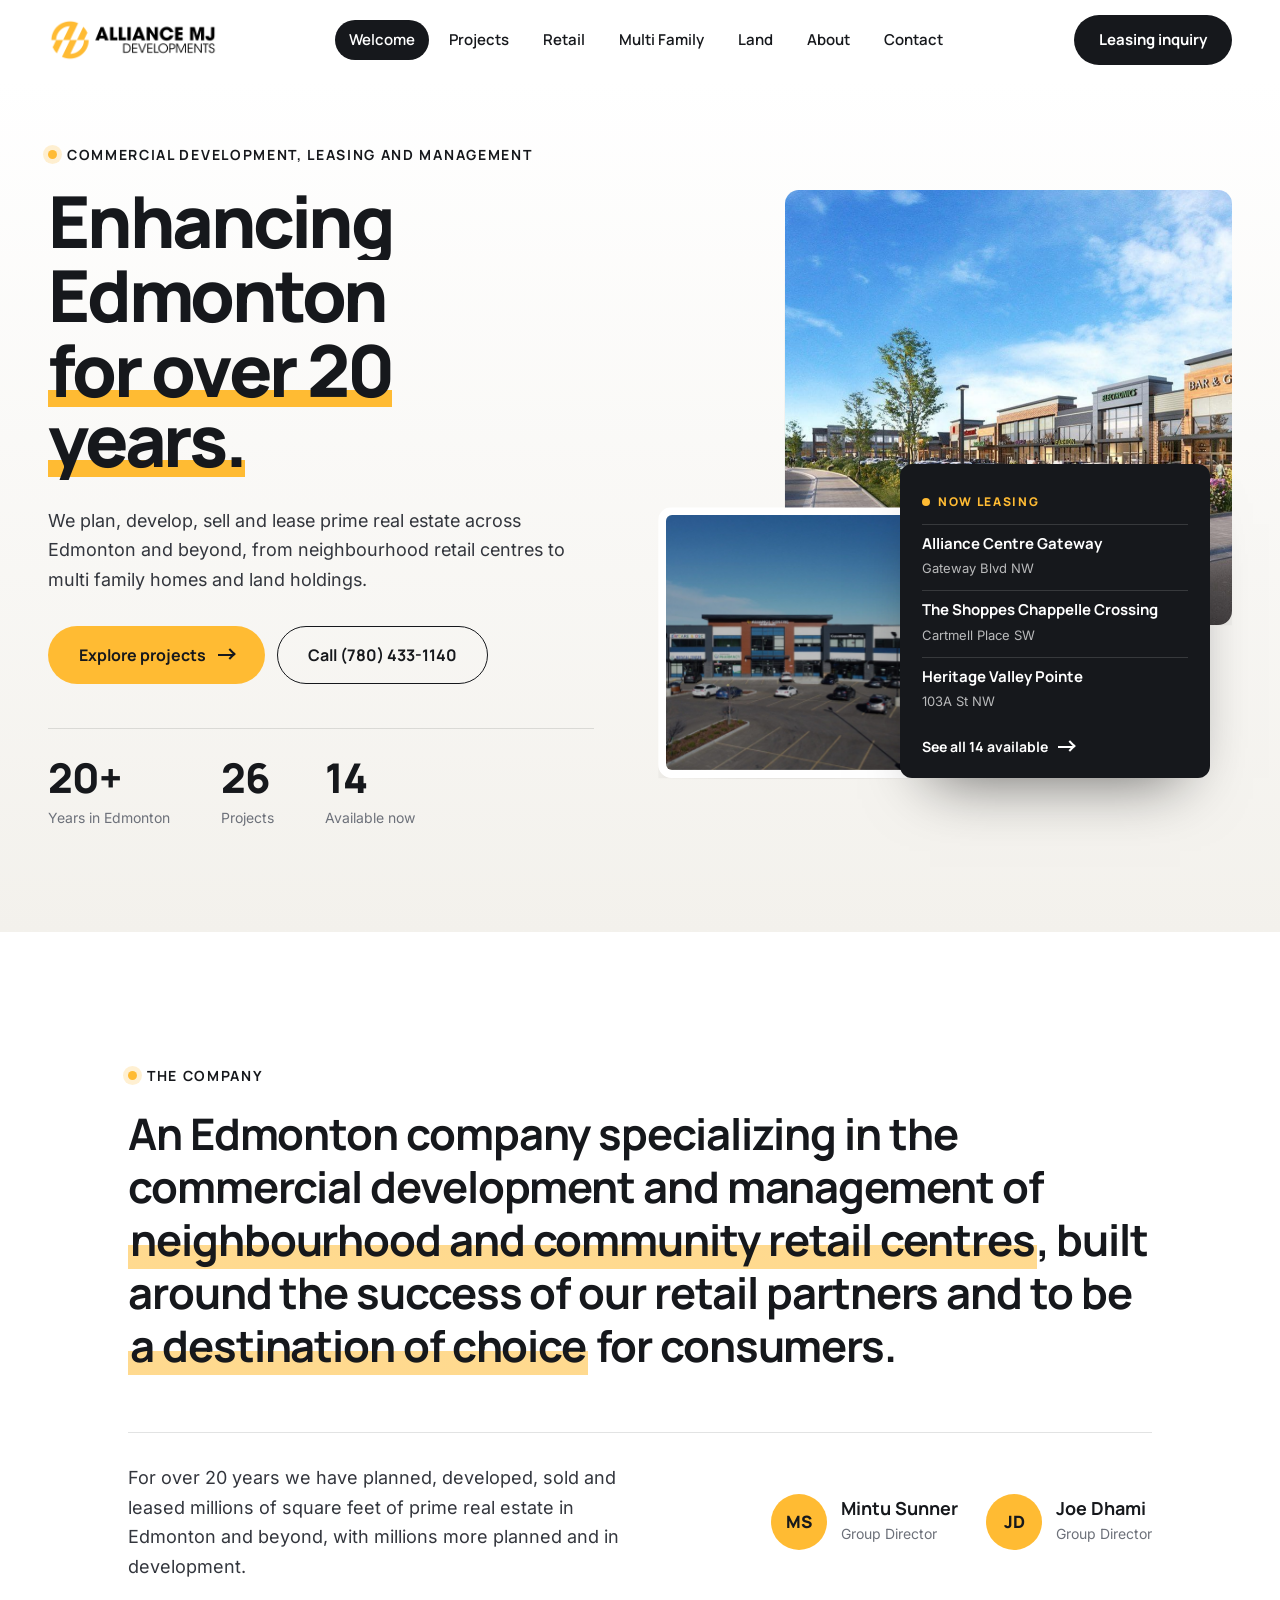
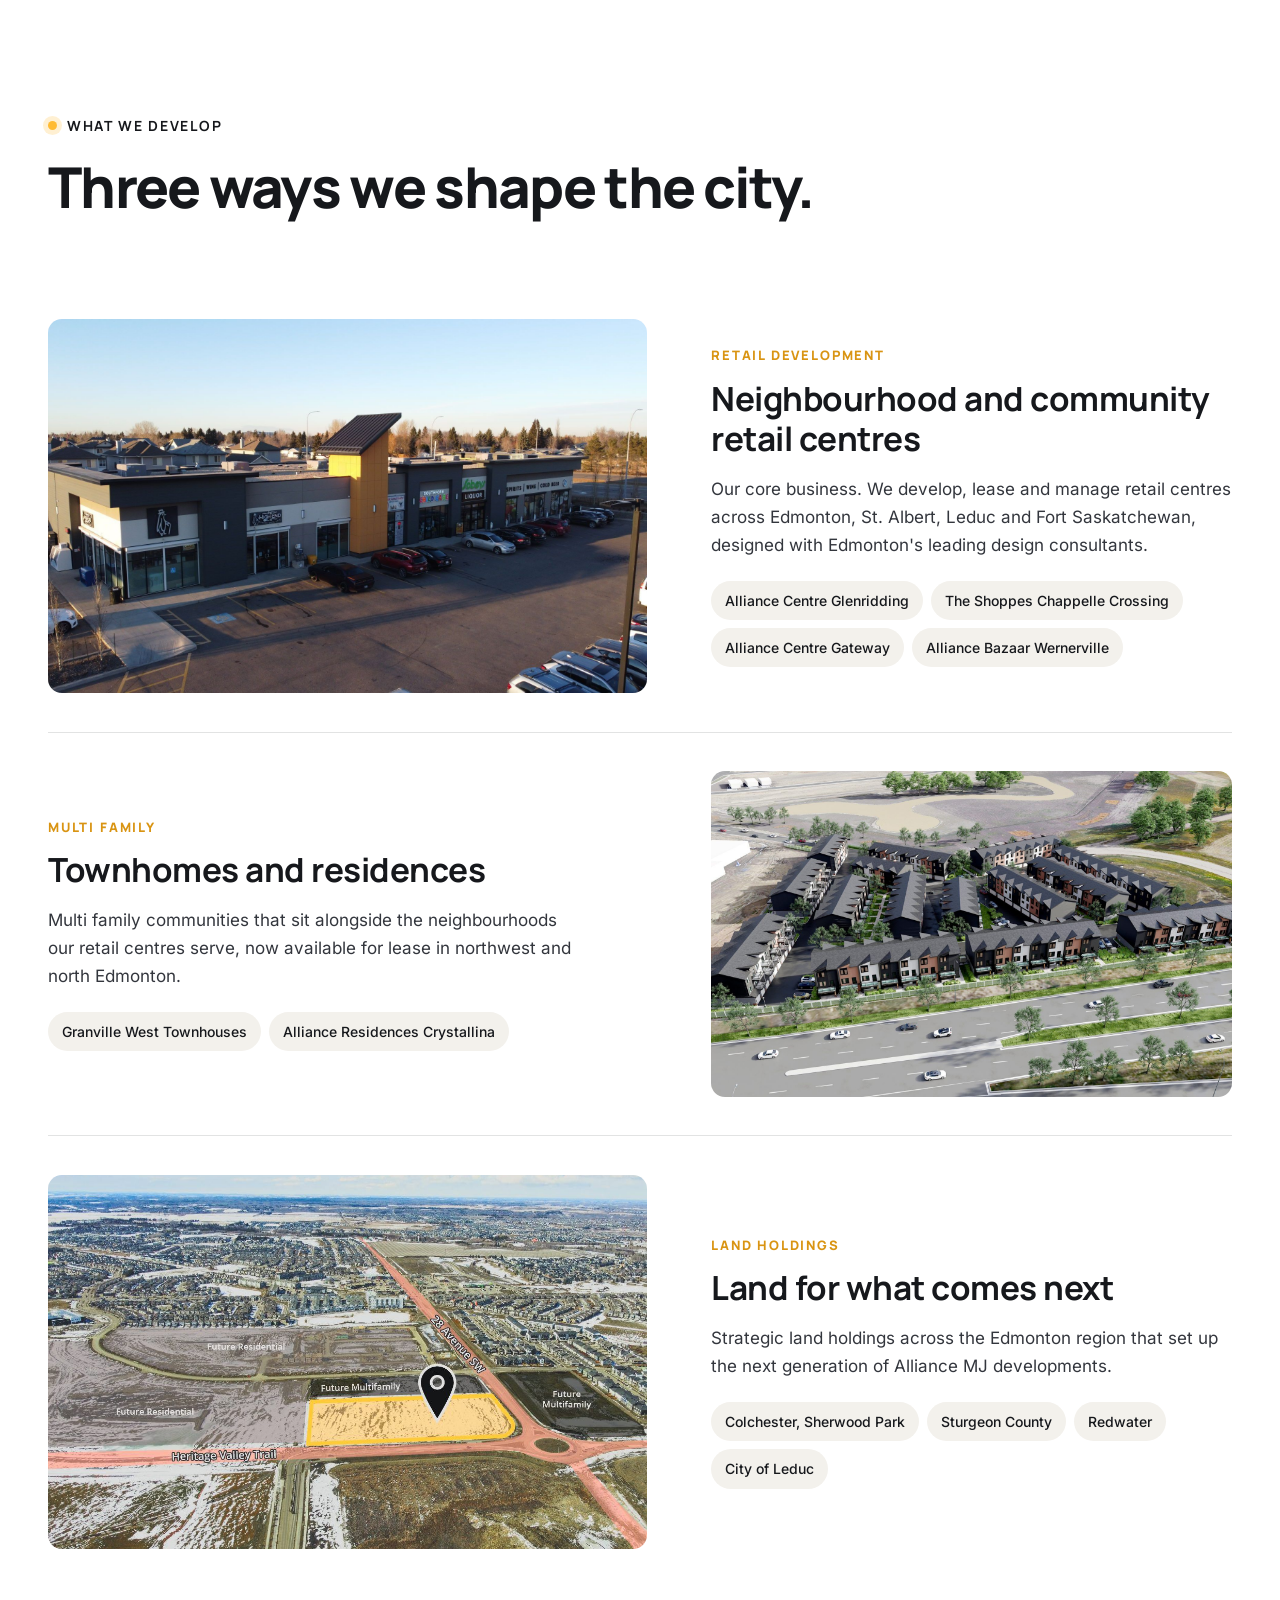
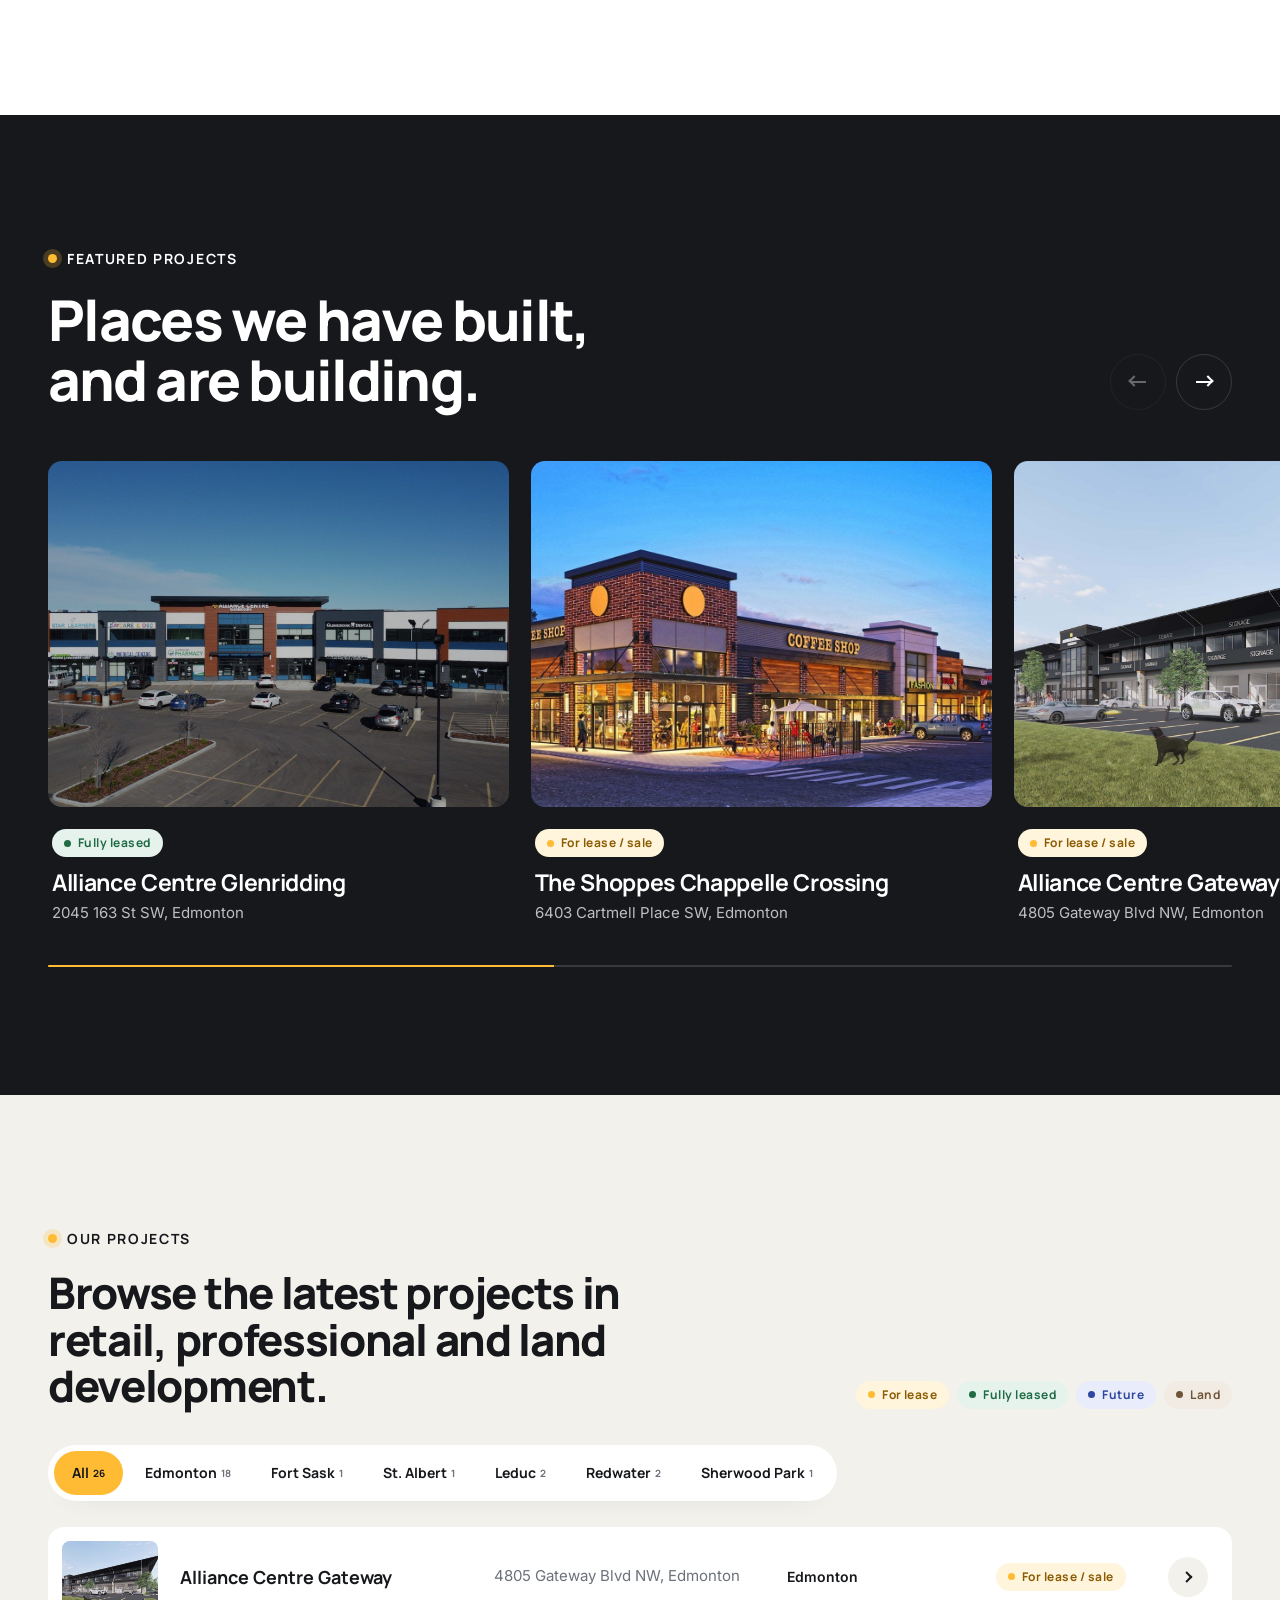
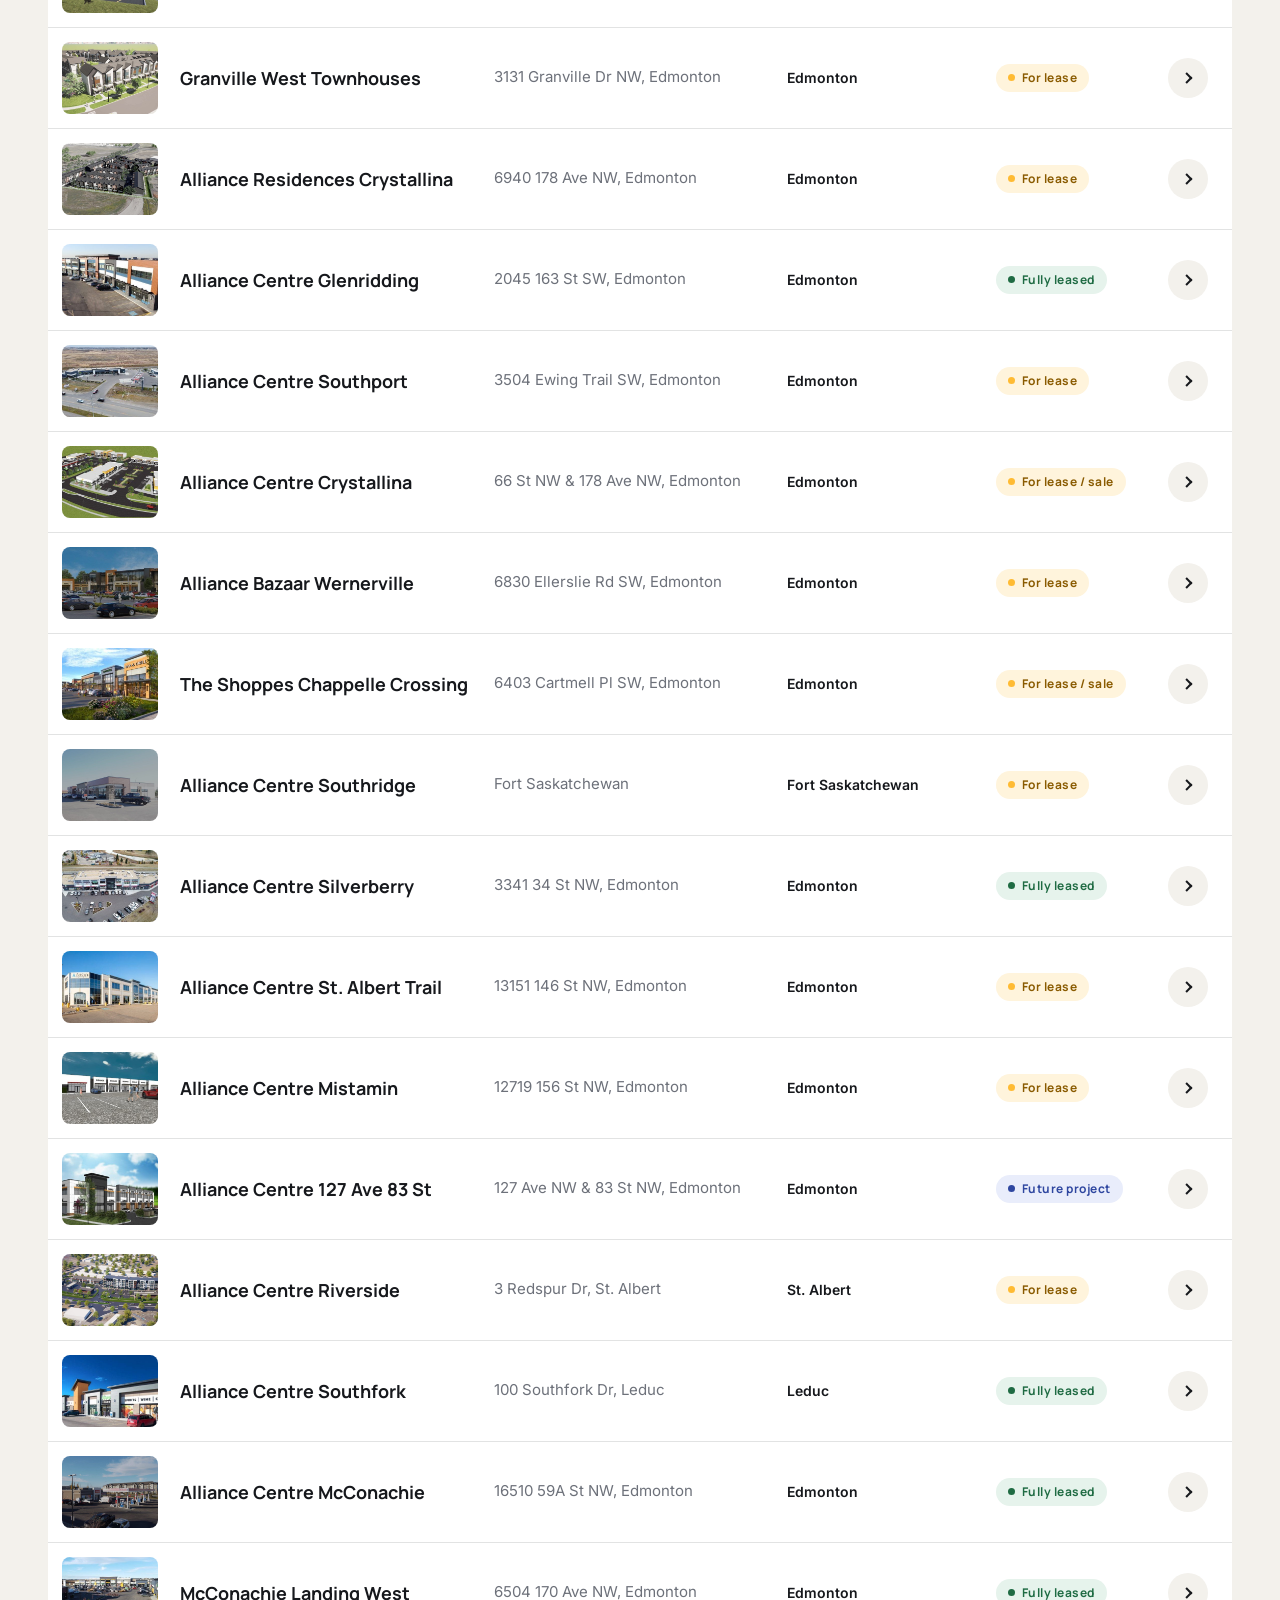
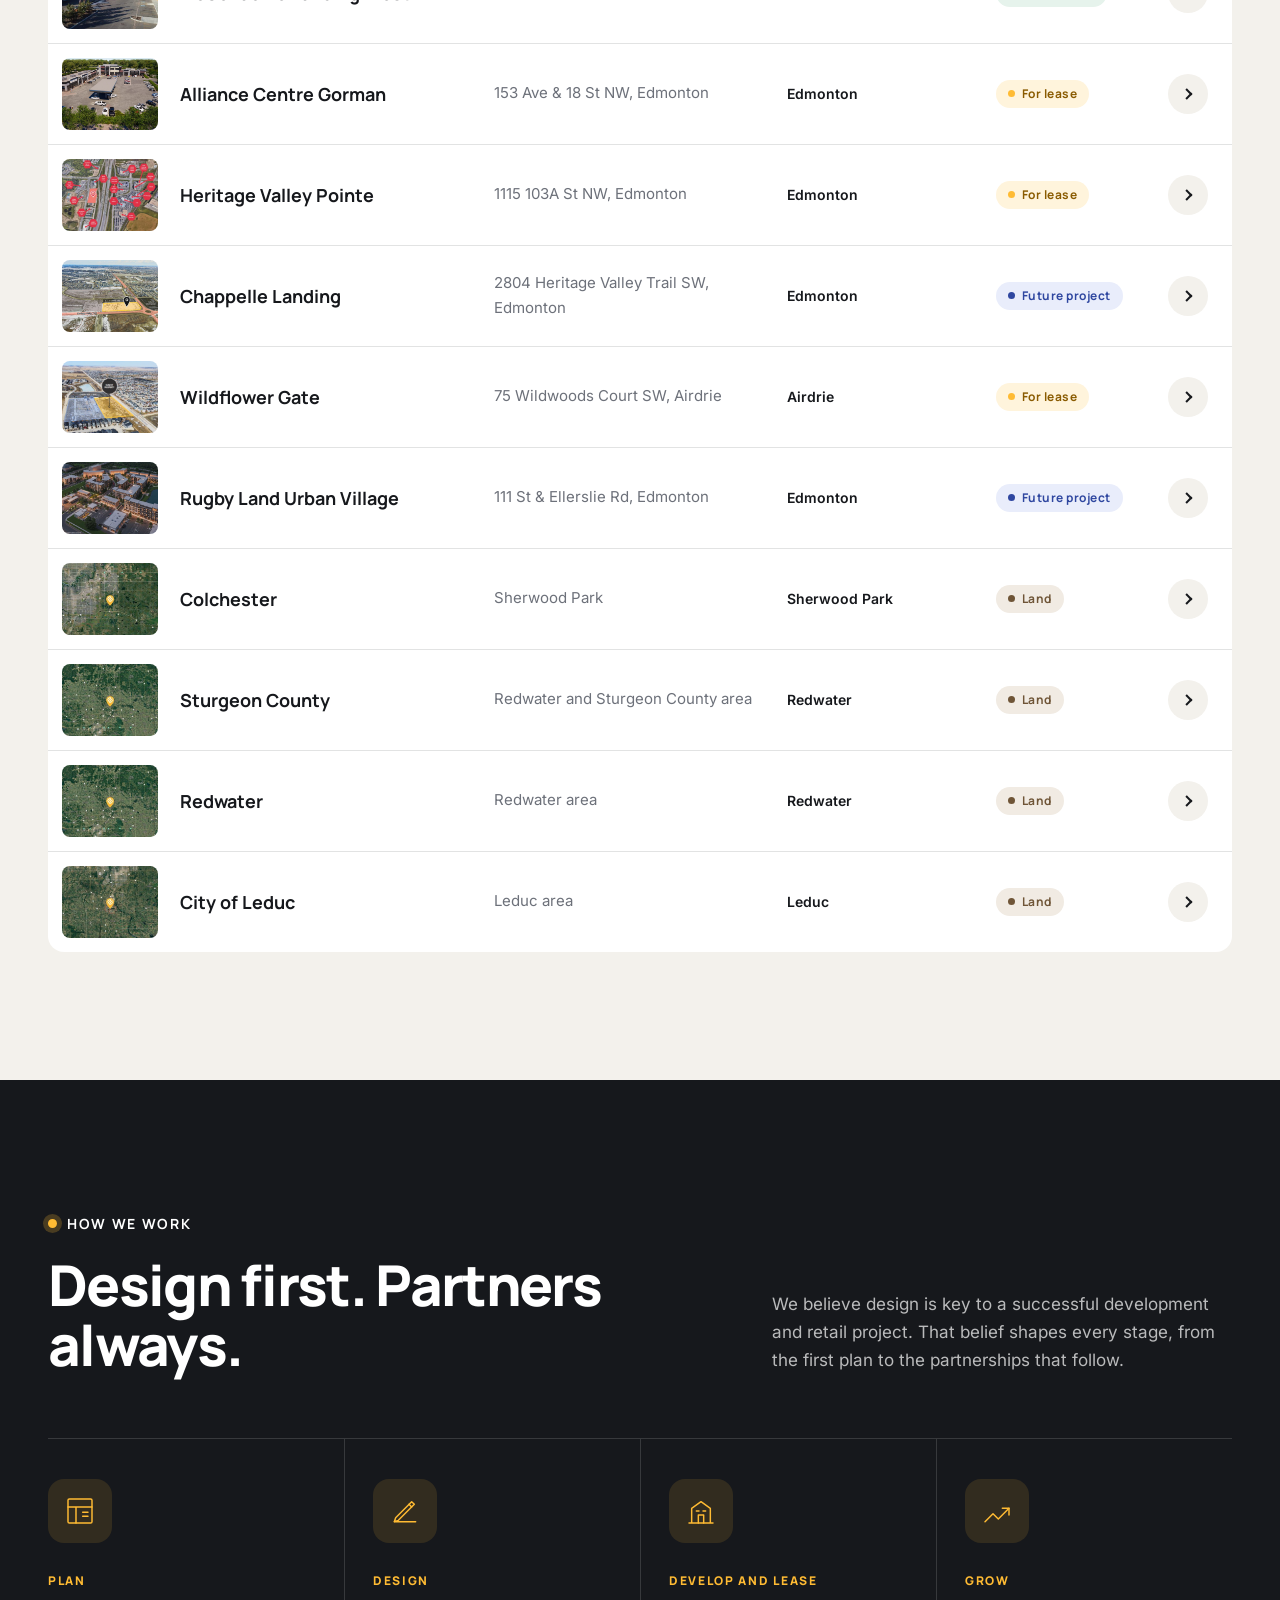
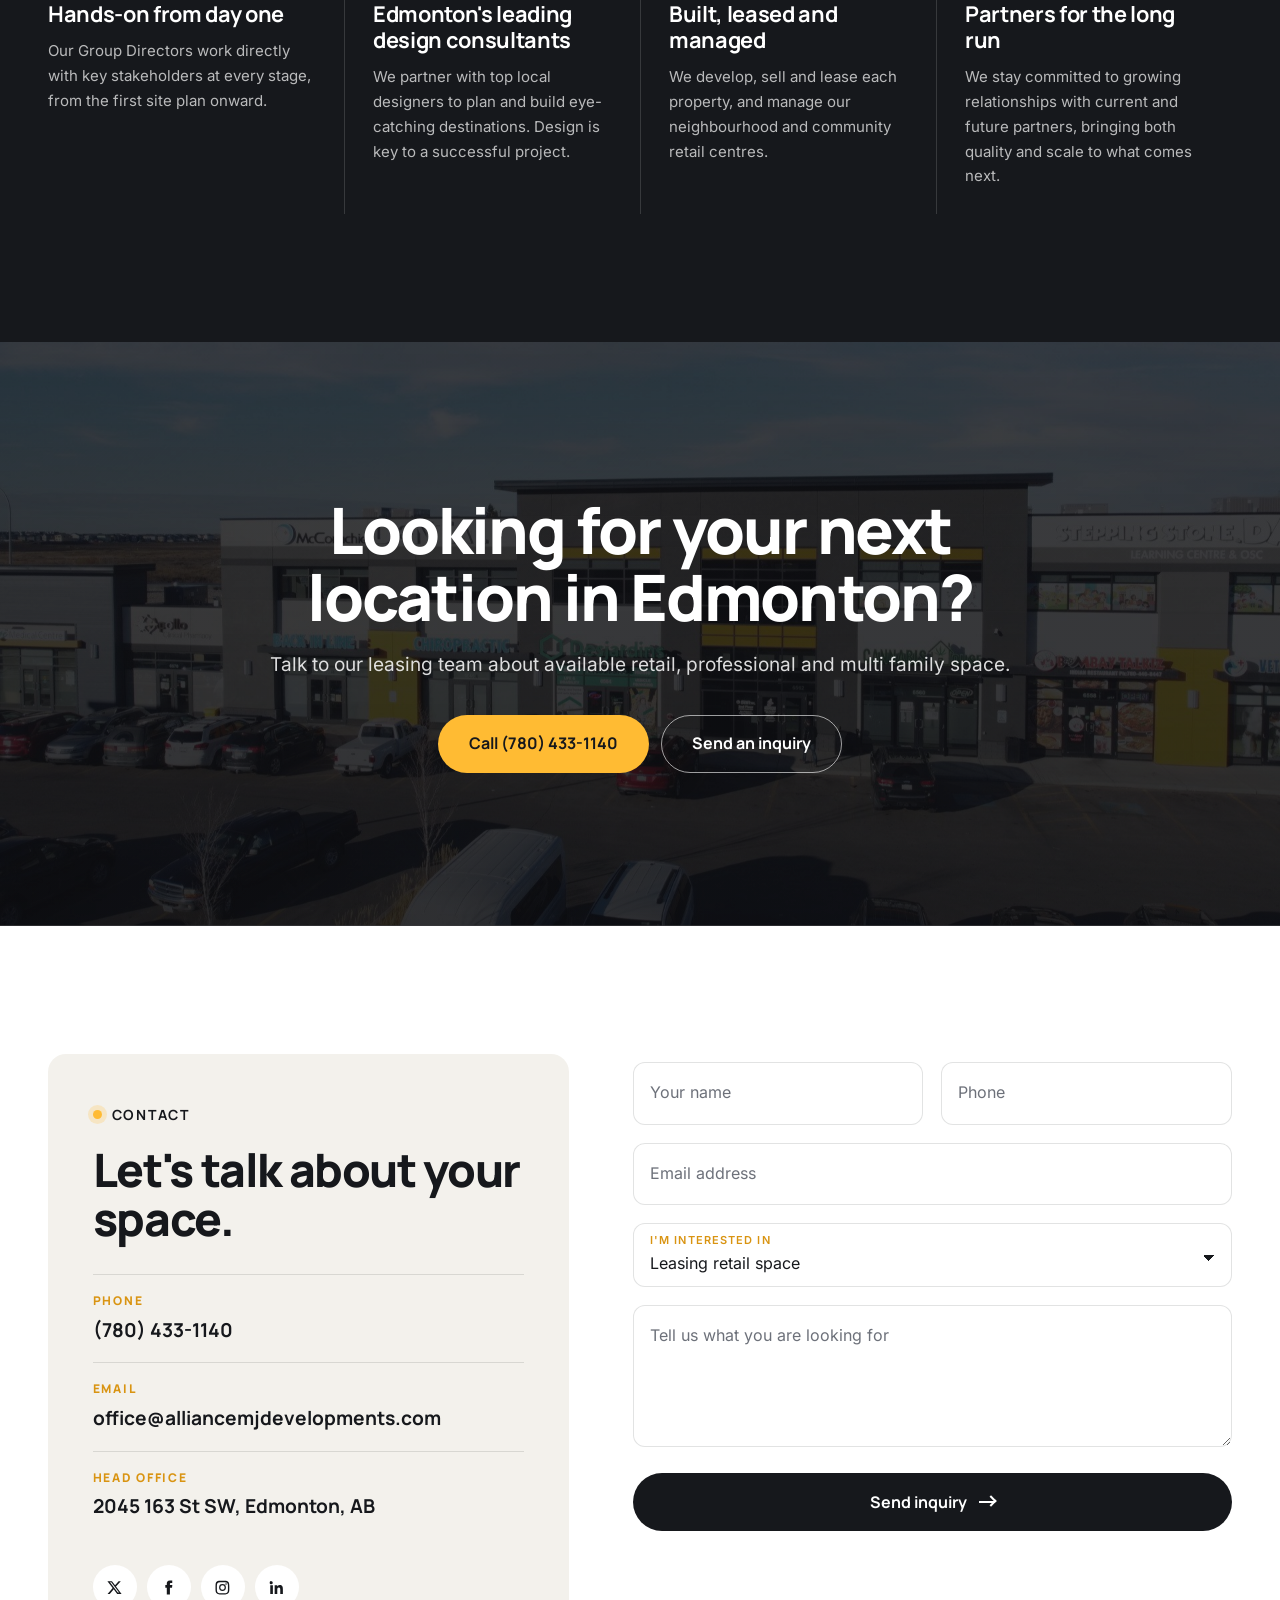
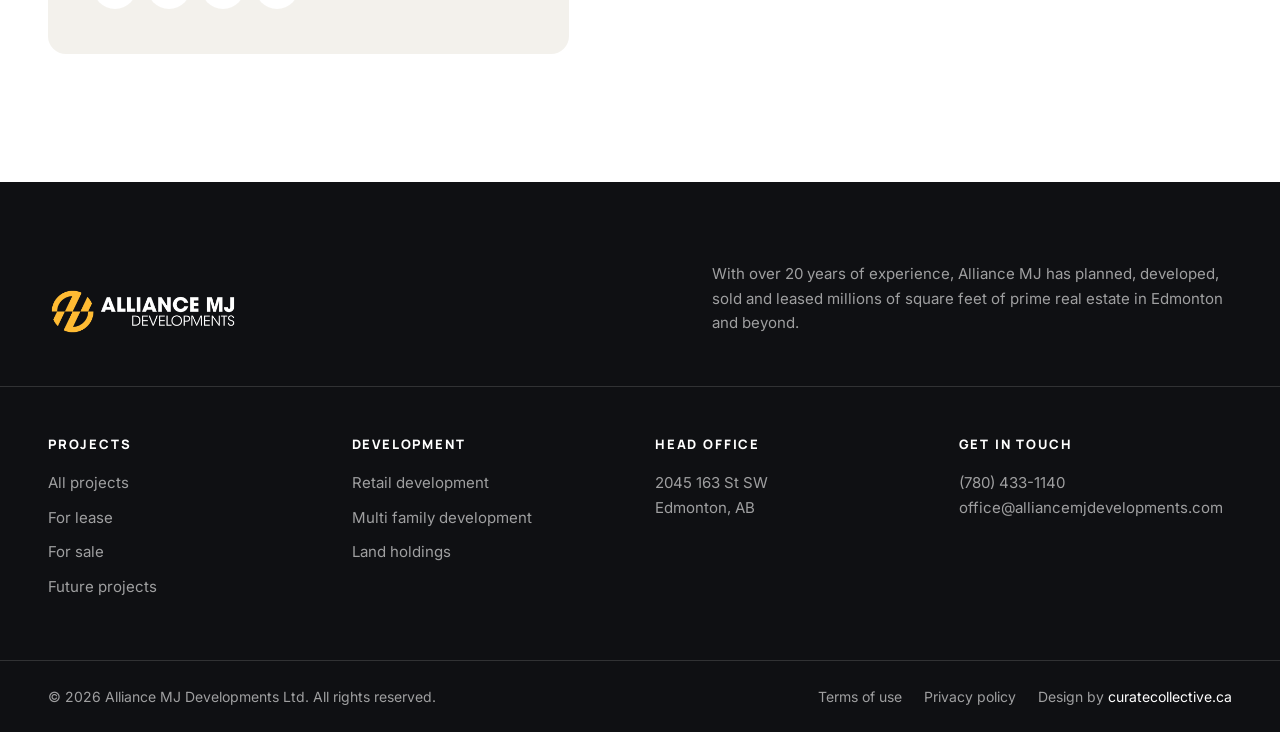
==== homepage-v2.html @ c8e9fc8b "Add Homepage V2: split hero, statement, alternating development rows, featured carousel, location-fi" ====
<!DOCTYPE html>
<html lang="en">
<head>
  <meta charset="utf-8">
  <meta name="viewport" content="width=device-width, initial-scale=1">
  <title>Homepage V2 | Alliance MJ Developments | Commercial Development, Leasing and Management in Edmonton</title>
  <meta name="description" content="Alliance MJ Developments plans, develops, sells and leases retail centres, multi family homes and land across Edmonton and Alberta. Over 20 years of experience. Find space for lease today.">
  <meta name="robots" content="noindex">
  <meta property="og:type" content="website">
  <meta property="og:title" content="Alliance MJ Developments | Enhancing Edmonton for Over 20 Years">
  <meta property="og:image" content="assets/images/projects/the-shoppes-chappelle-crossing/slide-1.jpg">
  <meta name="theme-color" content="#16181c">
  <link rel="icon" type="image/png" sizes="32x32" href="assets/icons/favicon-32.png">
  <link rel="apple-touch-icon" href="assets/icons/apple-touch-icon.png">
  <link rel="preload" href="assets/fonts/manrope-latin-800-normal.woff2" as="font" type="font/woff2" crossorigin>
  <link rel="stylesheet" href="assets/css/v2.css">
</head>
<body>
  <a class="skip" href="#main">Skip to content</a>

  <header class="hdr" id="top">
    <div class="wrap hdr-in">
      <a class="brand" href="#top" aria-label="Alliance MJ Developments home"><img src="assets/images/logo.png" alt="Alliance MJ Developments" width="170" height="44"></a>
      <nav class="nav" aria-label="Main">
        <ul>
          <li><a href="#" data-nolink class="is-current" aria-current="page">Welcome</a></li>
          <li><a href="#" data-nolink>Projects</a></li>
          <li><a href="#" data-nolink>Retail</a></li>
          <li><a href="#" data-nolink>Multi Family</a></li>
          <li><a href="#" data-nolink>Land</a></li>
          <li><a href="#" data-nolink>About</a></li>
          <li><a href="#" data-nolink>Contact</a></li>
        </ul>
      </nav>
      <a class="btn btn-ink hdr-cta" href="#contact">Leasing inquiry</a>
      <button class="burger" aria-expanded="false" aria-controls="mnav" aria-label="Open menu"><span></span><span></span></button>
    </div>
    <div class="mnav" id="mnav" hidden>
      <ul>
        <li><a href="#" data-nolink>Welcome</a></li>
        <li><a href="#" data-nolink>Projects</a></li>
        <li><a href="#" data-nolink>Retail</a></li>
        <li><a href="#" data-nolink>Multi Family</a></li>
        <li><a href="#" data-nolink>Land</a></li>
        <li><a href="#" data-nolink>About</a></li>
        <li><a href="#" data-nolink>Contact</a></li>
      </ul>
      <a class="btn btn-sun" href="#contact">Leasing inquiry</a>
      <a class="mnav-phone" href="tel:+17804331140">(780) 433-1140</a>
    </div>
  </header>

  <main id="main">

    <!-- HERO: split editorial -->
    <section class="hero" aria-labelledby="hero-title">
      <div class="wrap hero-grid">
        <div class="hero-copy">
          <p class="kicker anim" style="--d:.05s"><span class="dot"></span>Commercial development, leasing and management</p>
          <h1 id="hero-title" class="hero-title">
            <span class="ln"><span style="--d:.15s">Enhancing</span></span>
            <span class="ln"><span style="--d:.28s">Edmonton</span></span>
            <span class="ln"><span style="--d:.41s"><em>for over 20 years.</em></span></span>
          </h1>
          <p class="hero-lede anim" style="--d:.7s">We plan, develop, sell and lease prime real estate across Edmonton and beyond, from neighbourhood retail centres to multi family homes and land holdings.</p>
          <div class="hero-ctas anim" style="--d:.85s">
            <a class="btn btn-sun btn-lg" href="#projects">Explore projects <span class="arr" aria-hidden="true"></span></a>
            <a class="btn btn-line btn-lg" href="tel:+17804331140">Call (780) 433-1140</a>
          </div>
          <dl class="hero-stats anim" style="--d:1s">
            <div><dt><span data-count="20">20</span>+</dt><dd>Years in Edmonton</dd></div>
            <div><dt data-count="26">26</dt><dd>Projects</dd></div>
            <div><dt data-count="14">14</dt><dd>Available now</dd></div>
          </dl>
        </div>
        <div class="hero-visual">
          <figure class="hv-a wipe"><img src="assets/images/projects/the-shoppes-chappelle-crossing/slide-1.jpg" alt="Rendering of The Shoppes Chappelle Crossing retail centre in southwest Edmonton" fetchpriority="high"></figure>
          <figure class="hv-b wipe" style="--d:.35s"><img src="assets/images/projects/alliance-centre-glenridding/slide-1.jpg" alt="Alliance Centre Glenridding in Edmonton"></figure>
          <a class="hv-card anim" style="--d:1.1s" href="#projects">
            <span class="hv-card-k">Now leasing</span>
            <ul>
              <li><strong>Alliance Centre Gateway</strong><span>Gateway Blvd NW</span></li>
              <li><strong>The Shoppes Chappelle Crossing</strong><span>Cartmell Place SW</span></li>
              <li><strong>Heritage Valley Pointe</strong><span>103A St NW</span></li>
            </ul>
            <span class="hv-card-more">See all 14 available <span class="arr" aria-hidden="true"></span></span>
          </a>
        </div>
      </div>
    </section>

    <!-- STATEMENT -->
    <section class="statement" aria-labelledby="about-title">
      <div class="wrap statement-in">
        <p class="kicker reveal"><span class="dot"></span>The company</p>
        <h2 id="about-title" class="statement-text reveal">An Edmonton company specializing in the commercial development and management of <mark>neighbourhood and community retail centres</mark>, built around the success of our retail partners and to be <mark>a destination of choice</mark> for consumers.</h2>
        <div class="statement-foot reveal">
          <p>For over 20 years we have planned, developed, sold and leased millions of square feet of prime real estate in Edmonton and beyond, with millions more planned and in development.</p>
          <div class="leaders">
            <div class="leader"><span class="mono" aria-hidden="true">MS</span><div><strong>Mintu Sunner</strong><span>Group Director</span></div></div>
            <div class="leader"><span class="mono" aria-hidden="true">JD</span><div><strong>Joe Dhami</strong><span>Group Director</span></div></div>
          </div>
        </div>
      </div>
    </section>

    <!-- DEVELOPMENTS: alternating rows -->
    <section class="devs" aria-labelledby="devs-title">
      <div class="wrap">
        <div class="head reveal">
          <p class="kicker"><span class="dot"></span>What we develop</p>
          <h2 id="devs-title">Three ways we shape the city.</h2>
        </div>
        <article class="dev reveal">
          <figure class="dev-img"><img src="assets/images/projects/alliance-centre-southfork/slide-1.jpg" alt="Alliance Centre Southfork retail centre in Leduc" loading="lazy"></figure>
          <div class="dev-txt">
            <p class="dev-k">Retail Development</p>
            <h3>Neighbourhood and community retail centres</h3>
            <p>Our core business. We develop, lease and manage retail centres across Edmonton, St. Albert, Leduc and Fort Saskatchewan, designed with Edmonton's leading design consultants.</p>
            <ul class="chips-static"><li>Alliance Centre Glenridding</li><li>The Shoppes Chappelle Crossing</li><li>Alliance Centre Gateway</li><li>Alliance Bazaar Wernerville</li></ul>
          </div>
        </article>
        <article class="dev dev-flip reveal">
          <figure class="dev-img"><img src="assets/images/projects/alliance-residences-crystallina/slide-1.jpg" alt="Rendering of Alliance Residences Crystallina townhomes in north Edmonton" loading="lazy"></figure>
          <div class="dev-txt">
            <p class="dev-k">Multi Family</p>
            <h3>Townhomes and residences</h3>
            <p>Multi family communities that sit alongside the neighbourhoods our retail centres serve, now available for lease in northwest and north Edmonton.</p>
            <ul class="chips-static"><li>Granville West Townhouses</li><li>Alliance Residences Crystallina</li></ul>
          </div>
        </article>
        <article class="dev reveal">
          <figure class="dev-img"><img src="assets/images/projects/chappelle-landing/slide-1.jpg" alt="Aerial view of the Chappelle Landing development site in southwest Edmonton" loading="lazy"></figure>
          <div class="dev-txt">
            <p class="dev-k">Land Holdings</p>
            <h3>Land for what comes next</h3>
            <p>Strategic land holdings across the Edmonton region that set up the next generation of Alliance MJ developments.</p>
            <ul class="chips-static"><li>Colchester, Sherwood Park</li><li>Sturgeon County</li><li>Redwater</li><li>City of Leduc</li></ul>
          </div>
        </article>
      </div>
    </section>

    <!-- FEATURED: carousel -->
    <section class="feat" aria-labelledby="feat-title">
      <div class="wrap feat-head">
        <div>
          <p class="kicker kicker-light"><span class="dot"></span>Featured projects</p>
          <h2 id="feat-title">Places we have built, and are building.</h2>
        </div>
        <div class="feat-nav">
          <button class="circle" data-prev aria-label="Previous project"><span class="arr arr-l" aria-hidden="true"></span></button>
          <button class="circle" data-next aria-label="Next project"><span class="arr" aria-hidden="true"></span></button>
        </div>
      </div>
      <div class="track" data-track tabindex="0" aria-label="Featured projects, scroll sideways">
          <article class="slide">
            <a href="#contact" aria-label="Inquire about Alliance Centre Glenridding">
              <figure><img src="assets/images/projects/alliance-centre-glenridding/slide-1.jpg" alt="Alliance Centre Glenridding" loading="lazy"></figure>
              <div class="slide-meta"><span class="tag pill-leased">Fully leased</span><h3>Alliance Centre Glenridding</h3><p>2045 163 St SW, Edmonton</p></div>
            </a>
          </article>
          <article class="slide">
            <a href="#contact" aria-label="Inquire about The Shoppes Chappelle Crossing">
              <figure><img src="assets/images/projects/the-shoppes-chappelle-crossing/slide-2.jpg" alt="The Shoppes Chappelle Crossing" loading="lazy"></figure>
              <div class="slide-meta"><span class="tag pill-open">For lease / sale</span><h3>The Shoppes Chappelle Crossing</h3><p>6403 Cartmell Place SW, Edmonton</p></div>
            </a>
          </article>
          <article class="slide">
            <a href="#contact" aria-label="Inquire about Alliance Centre Gateway">
              <figure><img src="assets/images/projects/alliance-centre-gateway/slide-1.jpg" alt="Alliance Centre Gateway" loading="lazy"></figure>
              <div class="slide-meta"><span class="tag pill-open">For lease / sale</span><h3>Alliance Centre Gateway</h3><p>4805 Gateway Blvd NW, Edmonton</p></div>
            </a>
          </article>
          <article class="slide">
            <a href="#contact" aria-label="Inquire about Granville West Townhouses">
              <figure><img src="assets/images/projects/granville-west/slide-2.jpg" alt="Granville West Townhouses" loading="lazy"></figure>
              <div class="slide-meta"><span class="tag pill-open">For lease</span><h3>Granville West Townhouses</h3><p>3131 Granville Drive NW, Edmonton</p></div>
            </a>
          </article>
          <article class="slide">
            <a href="#contact" aria-label="Inquire about Alliance Centre Silverberry">
              <figure><img src="assets/images/projects/alliance-centre-silverberry/slide-1.jpg" alt="Alliance Centre Silverberry" loading="lazy"></figure>
              <div class="slide-meta"><span class="tag pill-leased">Fully leased</span><h3>Alliance Centre Silverberry</h3><p>3341 34 St NW, Edmonton</p></div>
            </a>
          </article>
          <article class="slide">
            <a href="#contact" aria-label="Inquire about Rugby Land Urban Village">
              <figure><img src="assets/images/projects/rugby-land/slide-1.jpg" alt="Rugby Land Urban Village" loading="lazy"></figure>
              <div class="slide-meta"><span class="tag pill-future">Future project</span><h3>Rugby Land Urban Village</h3><p>111 St & Ellerslie Rd, Edmonton</p></div>
            </a>
          </article>
      </div>
      <div class="wrap"><div class="track-bar" aria-hidden="true"><i data-track-bar></i></div></div>
    </section>

    <!-- ALL PROJECTS: list with location tabs -->
    <section class="projects" id="projects" aria-labelledby="projects-title">
      <div class="wrap">
        <div class="projects-head reveal">
          <div>
            <p class="kicker"><span class="dot"></span>Our projects</p>
            <h2 id="projects-title">Browse the latest projects in retail, professional and land development.</h2>
          </div>
          <div class="legend" aria-hidden="true"><span class="tag pill-open">For lease</span><span class="tag pill-leased">Fully leased</span><span class="tag pill-future">Future</span><span class="tag pill-land">Land</span></div>
        </div>
        <div class="tabs" role="tablist" aria-label="Filter projects by location">
            <button class="tab is-active" role="tab" aria-selected="true" data-loc="all">All<sup>26</sup></button>
            <button class="tab" role="tab" aria-selected="false" data-loc="edmonton">Edmonton<sup>18</sup></button>
            <button class="tab" role="tab" aria-selected="false" data-loc="fort-sask">Fort Sask<sup>1</sup></button>
            <button class="tab" role="tab" aria-selected="false" data-loc="st-albert">St. Albert<sup>1</sup></button>
            <button class="tab" role="tab" aria-selected="false" data-loc="leduc">Leduc<sup>2</sup></button>
            <button class="tab" role="tab" aria-selected="false" data-loc="redwater">Redwater<sup>2</sup></button>
            <button class="tab" role="tab" aria-selected="false" data-loc="sherwood-park">Sherwood Park<sup>1</sup></button>
        </div>
        <ul class="rows" data-rows>
          <li class="row" data-loc="edmonton">
            <a href="#contact" aria-label="Inquire about Alliance Centre Gateway">
              <span class="row-thumb"><img src="assets/images/projects/alliance-centre-gateway/thumb.jpg" alt="Alliance Centre Gateway" loading="lazy" width="800" height="568"></span>
              <span class="row-name">Alliance Centre Gateway</span>
              <span class="row-place">4805 Gateway Blvd NW, Edmonton</span>
              <span class="row-loc">Edmonton</span>
              <span class="tag pill-open">For lease / sale</span>
              <span class="row-go" aria-hidden="true"></span>
            </a>
          </li>
          <li class="row" data-loc="edmonton">
            <a href="#contact" aria-label="Inquire about Granville West Townhouses">
              <span class="row-thumb"><img src="assets/images/projects/granville-west/thumb.jpg" alt="Granville West Townhouses" loading="lazy" width="800" height="568"></span>
              <span class="row-name">Granville West Townhouses</span>
              <span class="row-place">3131 Granville Dr NW, Edmonton</span>
              <span class="row-loc">Edmonton</span>
              <span class="tag pill-open">For lease</span>
              <span class="row-go" aria-hidden="true"></span>
            </a>
          </li>
          <li class="row" data-loc="edmonton">
            <a href="#contact" aria-label="Inquire about Alliance Residences Crystallina">
              <span class="row-thumb"><img src="assets/images/projects/alliance-residences-crystallina/thumb.jpg" alt="Alliance Residences Crystallina" loading="lazy" width="800" height="568"></span>
              <span class="row-name">Alliance Residences Crystallina</span>
              <span class="row-place">6940 178 Ave NW, Edmonton</span>
              <span class="row-loc">Edmonton</span>
              <span class="tag pill-open">For lease</span>
              <span class="row-go" aria-hidden="true"></span>
            </a>
          </li>
          <li class="row" data-loc="edmonton">
            <a href="#contact" aria-label="Inquire about Alliance Centre Glenridding">
              <span class="row-thumb"><img src="assets/images/projects/alliance-centre-glenridding/thumb.jpg" alt="Alliance Centre Glenridding" loading="lazy" width="800" height="568"></span>
              <span class="row-name">Alliance Centre Glenridding</span>
              <span class="row-place">2045 163 St SW, Edmonton</span>
              <span class="row-loc">Edmonton</span>
              <span class="tag pill-leased">Fully leased</span>
              <span class="row-go" aria-hidden="true"></span>
            </a>
          </li>
          <li class="row" data-loc="edmonton">
            <a href="#contact" aria-label="Inquire about Alliance Centre Southport">
              <span class="row-thumb"><img src="assets/images/projects/alliance-centre-southport/thumb.jpg" alt="Alliance Centre Southport" loading="lazy" width="800" height="568"></span>
              <span class="row-name">Alliance Centre Southport</span>
              <span class="row-place">3504 Ewing Trail SW, Edmonton</span>
              <span class="row-loc">Edmonton</span>
              <span class="tag pill-open">For lease</span>
              <span class="row-go" aria-hidden="true"></span>
            </a>
          </li>
          <li class="row" data-loc="edmonton">
            <a href="#contact" aria-label="Inquire about Alliance Centre Crystallina">
              <span class="row-thumb"><img src="assets/images/projects/alliance-centre-crystallina/thumb.jpg" alt="Alliance Centre Crystallina" loading="lazy" width="800" height="568"></span>
              <span class="row-name">Alliance Centre Crystallina</span>
              <span class="row-place">66 St NW &amp; 178 Ave NW, Edmonton</span>
              <span class="row-loc">Edmonton</span>
              <span class="tag pill-open">For lease / sale</span>
              <span class="row-go" aria-hidden="true"></span>
            </a>
          </li>
          <li class="row" data-loc="edmonton">
            <a href="#contact" aria-label="Inquire about Alliance Bazaar Wernerville">
              <span class="row-thumb"><img src="assets/images/projects/alliance-bazaar-wernerville/thumb.jpg" alt="Alliance Bazaar Wernerville" loading="lazy" width="800" height="568"></span>
              <span class="row-name">Alliance Bazaar Wernerville</span>
              <span class="row-place">6830 Ellerslie Rd SW, Edmonton</span>
              <span class="row-loc">Edmonton</span>
              <span class="tag pill-open">For lease</span>
              <span class="row-go" aria-hidden="true"></span>
            </a>
          </li>
          <li class="row" data-loc="edmonton">
            <a href="#contact" aria-label="Inquire about The Shoppes Chappelle Crossing">
              <span class="row-thumb"><img src="assets/images/projects/the-shoppes-chappelle-crossing/thumb.jpg" alt="The Shoppes Chappelle Crossing" loading="lazy" width="800" height="568"></span>
              <span class="row-name">The Shoppes Chappelle Crossing</span>
              <span class="row-place">6403 Cartmell Pl SW, Edmonton</span>
              <span class="row-loc">Edmonton</span>
              <span class="tag pill-open">For lease / sale</span>
              <span class="row-go" aria-hidden="true"></span>
            </a>
          </li>
          <li class="row" data-loc="fort-sask">
            <a href="#contact" aria-label="Inquire about Alliance Centre Southridge">
              <span class="row-thumb"><img src="assets/images/projects/alliance-centre-southridge/thumb.jpg" alt="Alliance Centre Southridge" loading="lazy" width="800" height="568"></span>
              <span class="row-name">Alliance Centre Southridge</span>
              <span class="row-place">Fort Saskatchewan</span>
              <span class="row-loc">Fort Saskatchewan</span>
              <span class="tag pill-open">For lease</span>
              <span class="row-go" aria-hidden="true"></span>
            </a>
          </li>
          <li class="row" data-loc="edmonton">
            <a href="#contact" aria-label="Inquire about Alliance Centre Silverberry">
              <span class="row-thumb"><img src="assets/images/projects/alliance-centre-silverberry/thumb.jpg" alt="Alliance Centre Silverberry" loading="lazy" width="800" height="568"></span>
              <span class="row-name">Alliance Centre Silverberry</span>
              <span class="row-place">3341 34 St NW, Edmonton</span>
              <span class="row-loc">Edmonton</span>
              <span class="tag pill-leased">Fully leased</span>
              <span class="row-go" aria-hidden="true"></span>
            </a>
          </li>
          <li class="row" data-loc="edmonton">
            <a href="#contact" aria-label="Inquire about Alliance Centre St. Albert Trail">
              <span class="row-thumb"><img src="assets/images/projects/alliance-centre-st-albert-trail/thumb.jpg" alt="Alliance Centre St. Albert Trail" loading="lazy" width="800" height="568"></span>
              <span class="row-name">Alliance Centre St. Albert Trail</span>
              <span class="row-place">13151 146 St NW, Edmonton</span>
              <span class="row-loc">Edmonton</span>
              <span class="tag pill-open">For lease</span>
              <span class="row-go" aria-hidden="true"></span>
            </a>
          </li>
          <li class="row" data-loc="edmonton">
            <a href="#contact" aria-label="Inquire about Alliance Centre Mistamin">
              <span class="row-thumb"><img src="assets/images/projects/alliance-centre-mistamin/thumb.jpg" alt="Alliance Centre Mistamin" loading="lazy" width="800" height="568"></span>
              <span class="row-name">Alliance Centre Mistamin</span>
              <span class="row-place">12719 156 St NW, Edmonton</span>
              <span class="row-loc">Edmonton</span>
              <span class="tag pill-open">For lease</span>
              <span class="row-go" aria-hidden="true"></span>
            </a>
          </li>
          <li class="row" data-loc="edmonton">
            <a href="#contact" aria-label="Inquire about Alliance Centre 127 Ave 83 St">
              <span class="row-thumb"><img src="assets/images/projects/alliance-centre-127-ave-83-st/thumb.jpg" alt="Alliance Centre 127 Ave 83 St" loading="lazy" width="800" height="568"></span>
              <span class="row-name">Alliance Centre 127 Ave 83 St</span>
              <span class="row-place">127 Ave NW &amp; 83 St NW, Edmonton</span>
              <span class="row-loc">Edmonton</span>
              <span class="tag pill-future">Future project</span>
              <span class="row-go" aria-hidden="true"></span>
            </a>
          </li>
          <li class="row" data-loc="st-albert">
            <a href="#contact" aria-label="Inquire about Alliance Centre Riverside">
              <span class="row-thumb"><img src="assets/images/projects/alliance-centre-riverside/thumb.jpg" alt="Alliance Centre Riverside" loading="lazy" width="800" height="568"></span>
              <span class="row-name">Alliance Centre Riverside</span>
              <span class="row-place">3 Redspur Dr, St. Albert</span>
              <span class="row-loc">St. Albert</span>
              <span class="tag pill-open">For lease</span>
              <span class="row-go" aria-hidden="true"></span>
            </a>
          </li>
          <li class="row" data-loc="leduc">
            <a href="#contact" aria-label="Inquire about Alliance Centre Southfork">
              <span class="row-thumb"><img src="assets/images/projects/alliance-centre-southfork/thumb.jpg" alt="Alliance Centre Southfork" loading="lazy" width="800" height="568"></span>
              <span class="row-name">Alliance Centre Southfork</span>
              <span class="row-place">100 Southfork Dr, Leduc</span>
              <span class="row-loc">Leduc</span>
              <span class="tag pill-leased">Fully leased</span>
              <span class="row-go" aria-hidden="true"></span>
            </a>
          </li>
          <li class="row" data-loc="edmonton">
            <a href="#contact" aria-label="Inquire about Alliance Centre McConachie">
              <span class="row-thumb"><img src="assets/images/projects/alliance-centre-mcconachie/thumb.jpg" alt="Alliance Centre McConachie" loading="lazy" width="800" height="568"></span>
              <span class="row-name">Alliance Centre McConachie</span>
              <span class="row-place">16510 59A St NW, Edmonton</span>
              <span class="row-loc">Edmonton</span>
              <span class="tag pill-leased">Fully leased</span>
              <span class="row-go" aria-hidden="true"></span>
            </a>
          </li>
          <li class="row" data-loc="edmonton">
            <a href="#contact" aria-label="Inquire about McConachie Landing West">
              <span class="row-thumb"><img src="assets/images/projects/mcconachie-landing-west/thumb.jpg" alt="McConachie Landing West" loading="lazy" width="800" height="568"></span>
              <span class="row-name">McConachie Landing West</span>
              <span class="row-place">6504 170 Ave NW, Edmonton</span>
              <span class="row-loc">Edmonton</span>
              <span class="tag pill-leased">Fully leased</span>
              <span class="row-go" aria-hidden="true"></span>
            </a>
          </li>
          <li class="row" data-loc="edmonton">
            <a href="#contact" aria-label="Inquire about Alliance Centre Gorman">
              <span class="row-thumb"><img src="assets/images/projects/alliance-centre-gorman/thumb.jpg" alt="Alliance Centre Gorman" loading="lazy" width="800" height="568"></span>
              <span class="row-name">Alliance Centre Gorman</span>
              <span class="row-place">153 Ave &amp; 18 St NW, Edmonton</span>
              <span class="row-loc">Edmonton</span>
              <span class="tag pill-open">For lease</span>
              <span class="row-go" aria-hidden="true"></span>
            </a>
          </li>
          <li class="row" data-loc="edmonton">
            <a href="#contact" aria-label="Inquire about Heritage Valley Pointe">
              <span class="row-thumb"><img src="assets/images/projects/heritage-valley-pointe/thumb.jpg" alt="Heritage Valley Pointe" loading="lazy" width="800" height="568"></span>
              <span class="row-name">Heritage Valley Pointe</span>
              <span class="row-place">1115 103A St NW, Edmonton</span>
              <span class="row-loc">Edmonton</span>
              <span class="tag pill-open">For lease</span>
              <span class="row-go" aria-hidden="true"></span>
            </a>
          </li>
          <li class="row" data-loc="edmonton">
            <a href="#contact" aria-label="Inquire about Chappelle Landing">
              <span class="row-thumb"><img src="assets/images/projects/chappelle-landing/thumb.jpg" alt="Chappelle Landing" loading="lazy" width="800" height="568"></span>
              <span class="row-name">Chappelle Landing</span>
              <span class="row-place">2804 Heritage Valley Trail SW, Edmonton</span>
              <span class="row-loc">Edmonton</span>
              <span class="tag pill-future">Future project</span>
              <span class="row-go" aria-hidden="true"></span>
            </a>
          </li>
          <li class="row" data-loc="airdrie">
            <a href="#contact" aria-label="Inquire about Wildflower Gate">
              <span class="row-thumb"><img src="assets/images/projects/wildflower-gate/thumb.jpg" alt="Wildflower Gate" loading="lazy" width="800" height="568"></span>
              <span class="row-name">Wildflower Gate</span>
              <span class="row-place">75 Wildwoods Court SW, Airdrie</span>
              <span class="row-loc">Airdrie</span>
              <span class="tag pill-open">For lease</span>
              <span class="row-go" aria-hidden="true"></span>
            </a>
          </li>
          <li class="row" data-loc="edmonton">
            <a href="#contact" aria-label="Inquire about Rugby Land Urban Village">
              <span class="row-thumb"><img src="assets/images/projects/rugby-land/thumb.jpg" alt="Rugby Land Urban Village" loading="lazy" width="800" height="568"></span>
              <span class="row-name">Rugby Land Urban Village</span>
              <span class="row-place">111 St &amp; Ellerslie Rd, Edmonton</span>
              <span class="row-loc">Edmonton</span>
              <span class="tag pill-future">Future project</span>
              <span class="row-go" aria-hidden="true"></span>
            </a>
          </li>
          <li class="row" data-loc="sherwood-park">
            <a href="#contact" aria-label="Inquire about Colchester">
              <span class="row-thumb"><img src="assets/images/projects/colchester/thumb.jpg" alt="Colchester" loading="lazy" width="800" height="568"></span>
              <span class="row-name">Colchester</span>
              <span class="row-place">Sherwood Park</span>
              <span class="row-loc">Sherwood Park</span>
              <span class="tag pill-land">Land</span>
              <span class="row-go" aria-hidden="true"></span>
            </a>
          </li>
          <li class="row" data-loc="redwater">
            <a href="#contact" aria-label="Inquire about Sturgeon County">
              <span class="row-thumb"><img src="assets/images/projects/sturgeon-county/thumb.jpg" alt="Sturgeon County" loading="lazy" width="800" height="568"></span>
              <span class="row-name">Sturgeon County</span>
              <span class="row-place">Redwater and Sturgeon County area</span>
              <span class="row-loc">Redwater</span>
              <span class="tag pill-land">Land</span>
              <span class="row-go" aria-hidden="true"></span>
            </a>
          </li>
          <li class="row" data-loc="redwater">
            <a href="#contact" aria-label="Inquire about Redwater">
              <span class="row-thumb"><img src="assets/images/projects/redwater/thumb.jpg" alt="Redwater" loading="lazy" width="800" height="568"></span>
              <span class="row-name">Redwater</span>
              <span class="row-place">Redwater area</span>
              <span class="row-loc">Redwater</span>
              <span class="tag pill-land">Land</span>
              <span class="row-go" aria-hidden="true"></span>
            </a>
          </li>
          <li class="row" data-loc="leduc">
            <a href="#contact" aria-label="Inquire about City of Leduc">
              <span class="row-thumb"><img src="assets/images/projects/city-of-leduc/thumb.jpg" alt="City of Leduc" loading="lazy" width="800" height="568"></span>
              <span class="row-name">City of Leduc</span>
              <span class="row-place">Leduc area</span>
              <span class="row-loc">Leduc</span>
              <span class="tag pill-land">Land</span>
              <span class="row-go" aria-hidden="true"></span>
            </a>
          </li>
        </ul>
      </div>
    </section>

    <!-- APPROACH -->
    <section class="ways" aria-labelledby="ways-title">
      <div class="wrap">
        <div class="ways-head reveal">
          <div>
            <p class="kicker kicker-light"><span class="dot"></span>How we work</p>
            <h2 id="ways-title">Design first. Partners always.</h2>
          </div>
          <p>We believe design is key to a successful development and retail project. That belief shapes every stage, from the first plan to the partnerships that follow.</p>
        </div>
        <div class="ways-grid">
          <article class="way reveal">
            <span class="way-icon"><svg viewBox="0 0 48 48" aria-hidden="true"><rect x="6" y="6" width="36" height="36" rx="2"/><path d="M6 18h36M18 18v24M28 26h8M28 32h8"/></svg></span>
            <p class="way-k">Plan</p>
            <h3>Hands-on from day one</h3>
            <p>Our Group Directors work directly with key stakeholders at every stage, from the first site plan onward.</p>
          </article>
          <article class="way reveal">
            <span class="way-icon"><svg viewBox="0 0 48 48" aria-hidden="true"><path d="M8 40l6-2 24-24-4-4L10 34z"/><path d="M30 14l4 4M8 40h32"/></svg></span>
            <p class="way-k">Design</p>
            <h3>Edmonton's leading design consultants</h3>
            <p>We partner with top local designers to plan and build eye-catching destinations. Design is key to a successful project.</p>
          </article>
          <article class="way reveal">
            <span class="way-icon"><svg viewBox="0 0 48 48" aria-hidden="true"><path d="M6 42h36M10 42V20l14-10 14 10v22"/><path d="M20 42V30h8v12M17 24h4M27 24h4"/></svg></span>
            <p class="way-k">Develop and lease</p>
            <h3>Built, leased and managed</h3>
            <p>We develop, sell and lease each property, and manage our neighbourhood and community retail centres.</p>
          </article>
          <article class="way reveal">
            <span class="way-icon"><svg viewBox="0 0 48 48" aria-hidden="true"><path d="M6 40l12-12 8 8 16-16"/><path d="M32 20h10v10"/></svg></span>
            <p class="way-k">Grow</p>
            <h3>Partners for the long run</h3>
            <p>We stay committed to growing relationships with current and future partners, bringing both quality and scale to what comes next.</p>
          </article>
        </div>
      </div>
    </section>

    <!-- CTA banner -->
    <section class="cta" aria-labelledby="cta-title">
      <div class="cta-bg" aria-hidden="true"><img src="assets/images/projects/mcconachie-landing-west/slide-1.jpg" alt="" loading="lazy"></div>
      <div class="wrap cta-in reveal">
        <h2 id="cta-title">Looking for your next location in Edmonton?</h2>
        <p>Talk to our leasing team about available retail, professional and multi family space.</p>
        <div class="cta-btns">
          <a class="btn btn-sun btn-lg" href="tel:+17804331140">Call (780) 433-1140</a>
          <a class="btn btn-ghost btn-lg" href="#contact">Send an inquiry</a>
        </div>
      </div>
    </section>

    <!-- CONTACT -->
    <section class="contact" id="contact" aria-labelledby="contact-title">
      <div class="wrap contact-grid">
        <div class="contact-card">
          <p class="kicker"><span class="dot"></span>Contact</p>
          <h2 id="contact-title">Let's talk about your space.</h2>
          <ul class="contact-items">
            <li><span class="ci-k">Phone</span><a href="tel:+17804331140">(780) 433-1140</a></li>
            <li><span class="ci-k">Email</span><a href="mailto:office@alliancemjdevelopments.com">office@alliancemjdevelopments.com</a></li>
            <li><span class="ci-k">Head office</span><a href="https://maps.google.com/?q=2045+163+St+SW+Edmonton+AB" target="_blank" rel="noopener">2045 163 St SW, Edmonton, AB</a></li>
          </ul>
          <ul class="socials">
            <li><a href="https://twitter.com/alliancemjdev" target="_blank" rel="noopener" aria-label="X (Twitter)"><svg viewBox="0 0 24 24" aria-hidden="true"><path d="M17.8 3h3.1l-6.8 7.7L22 21h-6.2l-4.9-6.4L5.3 21H2.2l7.2-8.3L2 3h6.4l4.4 5.8L17.8 3Zm-1.1 16.2h1.7L7.4 4.7H5.6l11.1 14.5Z"/></svg></a></li>
            <li><a href="https://facebook.com/alliancemjdevelopments" target="_blank" rel="noopener" aria-label="Facebook"><svg viewBox="0 0 24 24" aria-hidden="true"><path d="M14 8.5V6.8c0-.8.5-1 .9-1h2.4V2.1L14 2c-3.6 0-4.4 2.7-4.4 4.4v2.1H7.5v3.8h2.1V22H14v-9.7h3l.4-3.8H14Z"/></svg></a></li>
            <li><a href="https://instagram.com/alliance.mj.developments" target="_blank" rel="noopener" aria-label="Instagram"><svg viewBox="0 0 24 24" aria-hidden="true"><path d="M12 7.2a4.8 4.8 0 1 0 0 9.6 4.8 4.8 0 0 0 0-9.6Zm0 7.9a3.1 3.1 0 1 1 0-6.2 3.1 3.1 0 0 1 0 6.2Zm6.1-8.1a1.1 1.1 0 1 1-2.2 0 1.1 1.1 0 0 1 2.2 0ZM21.5 8c-.1-1.6-.4-3-1.6-4.1C18.8 2.8 17.4 2.5 15.8 2.4c-1.6-.1-6.4-.1-8 0-1.6.1-3 .4-4.1 1.6C2.6 5.1 2.3 6.5 2.2 8.1c-.1 1.6-.1 6.4 0 8 .1 1.6.4 3 1.6 4.1 1.1 1.1 2.5 1.5 4.1 1.6 1.6.1 6.4.1 8 0 1.6-.1 3-.4 4.1-1.6 1.1-1.1 1.5-2.5 1.6-4.1.1-1.6.1-6.4-.1-8.1Zm-2.2 9.9a3.2 3.2 0 0 1-1.8 1.8c-1.3.5-4.3.4-5.6.4s-4.4.1-5.6-.4a3.2 3.2 0 0 1-1.8-1.8c-.5-1.3-.4-4.3-.4-5.6s-.1-4.4.4-5.6a3.2 3.2 0 0 1 1.8-1.8c1.3-.5 4.3-.4 5.6-.4s4.4-.1 5.6.4a3.2 3.2 0 0 1 1.8 1.8c.5 1.3.4 4.3.4 5.6s.1 4.4-.4 5.6Z"/></svg></a></li>
            <li><a href="https://linkedin.com/company/alliancemjdevelopments/about" target="_blank" rel="noopener" aria-label="LinkedIn"><svg viewBox="0 0 24 24" aria-hidden="true"><path d="M6.9 21H3.2V8.9h3.7V21ZM5 7.3a2.2 2.2 0 1 1 0-4.3 2.2 2.2 0 0 1 0 4.3ZM21 21h-3.7v-5.9c0-1.4 0-3.2-2-3.2s-2.2 1.5-2.2 3.1v6H9.4V8.9H13v1.7c.5-.9 1.7-2 3.5-2 3.8 0 4.5 2.5 4.5 5.7V21Z"/></svg></a></li>
          </ul>
        </div>
        <form class="form" action="mailto:office@alliancemjdevelopments.com" method="post" enctype="text/plain" novalidate>
          <div class="f-row">
            <label class="f"><input type="text" name="name" placeholder=" " autocomplete="name" required><span>Your name</span></label>
            <label class="f"><input type="tel" name="phone" placeholder=" " autocomplete="tel"><span>Phone</span></label>
          </div>
          <label class="f"><input type="email" name="email" placeholder=" " autocomplete="email" required><span>Email address</span></label>
          <label class="f f-select"><select name="interest">
            <option>Leasing retail space</option><option>Buying a property</option><option>Multi family rentals</option><option>Land and future projects</option><option>Something else</option>
          </select><span>I'm interested in</span></label>
          <label class="f"><textarea name="message" rows="4" placeholder=" "></textarea><span>Tell us what you are looking for</span></label>
          <button class="btn btn-ink btn-lg btn-block" type="submit">Send inquiry <span class="arr" aria-hidden="true"></span></button>
          <p class="f-note" role="status" aria-live="polite"></p>
        </form>
      </div>
    </section>
  </main>

  <footer class="ftr">
    <div class="wrap ftr-top">
      <img src="assets/images/logo-white.png" alt="Alliance MJ Developments" width="190" height="50" loading="lazy">
      <p>With over 20 years of experience, Alliance MJ has planned, developed, sold and leased millions of square feet of prime real estate in Edmonton and beyond.</p>
    </div>
    <div class="wrap ftr-cols">
      <div><h3>Projects</h3><ul><li><a href="#projects">All projects</a></li><li><a href="#projects">For lease</a></li><li><a href="#projects">For sale</a></li><li><a href="#projects">Future projects</a></li></ul></div>
      <div><h3>Development</h3><ul><li><a href="#" data-nolink>Retail development</a></li><li><a href="#" data-nolink>Multi family development</a></li><li><a href="#" data-nolink>Land holdings</a></li></ul></div>
      <div><h3>Head office</h3><address>2045 163 St SW<br>Edmonton, AB</address></div>
      <div><h3>Get in touch</h3><p><a href="tel:+17804331140">(780) 433-1140</a><br><a href="mailto:office@alliancemjdevelopments.com">office@alliancemjdevelopments.com</a></p></div>
    </div>
    <div class="wrap ftr-bottom">
      <p>&copy; <span data-year>2026</span> Alliance MJ Developments Ltd. All rights reserved.</p>
      <ul>
        <li><a href="https://alliancemjdevelopments.com/legal/terms">Terms of use</a></li>
        <li><a href="https://alliancemjdevelopments.com/legal/privacy-policy">Privacy policy</a></li>
        <li>Design by <a href="https://curatecollective.ca" target="_blank" rel="noopener">curatecollective.ca</a></li>
      </ul>
    </div>
  </footer>

  <script src="assets/js/v2.js" defer></script>
</body>
</html>
---- assets/css/v2.css ----
/* ==========================================================
   Alliance MJ Developments | Homepage V2
   Editorial split hero, statement, alternating rows,
   carousel, filterable project list, icon grid, CTA banner
   ========================================================== */

@font-face { font-family: "Manrope"; src: url("../fonts/manrope-latin-500-normal.woff2") format("woff2"); font-weight: 500; font-display: swap; }
@font-face { font-family: "Manrope"; src: url("../fonts/manrope-latin-600-normal.woff2") format("woff2"); font-weight: 600; font-display: swap; }
@font-face { font-family: "Manrope"; src: url("../fonts/manrope-latin-700-normal.woff2") format("woff2"); font-weight: 700; font-display: swap; }
@font-face { font-family: "Manrope"; src: url("../fonts/manrope-latin-800-normal.woff2") format("woff2"); font-weight: 800; font-display: swap; }
@font-face { font-family: "Inter"; src: url("../fonts/inter-latin-400-normal.woff2") format("woff2"); font-weight: 400; font-display: swap; }
@font-face { font-family: "Inter"; src: url("../fonts/inter-latin-500-normal.woff2") format("woff2"); font-weight: 500; font-display: swap; }
@font-face { font-family: "Inter"; src: url("../fonts/inter-latin-600-normal.woff2") format("woff2"); font-weight: 600; font-display: swap; }

:root {
  --sun: #ffbb33;
  --sun-deep: #d99412;
  --sun-soft: #fff4dc;
  --ink: #16181c;
  --ink-2: #22252b;
  --stone: #f3f1ec;
  --white: #fff;
  --text: #33363d;
  --muted: #6d717a;
  --line: rgba(22,24,28,.12);
  --line-l: rgba(255,255,255,.14);
  --green: #2f8f5b;
  --h: "Manrope", system-ui, -apple-system, "Segoe UI", sans-serif;
  --b: "Inter", system-ui, -apple-system, "Segoe UI", sans-serif;
  --wrap: 1320px;
  --gut: clamp(20px, 4vw, 48px);
  --sec: clamp(80px, 10vw, 140px);
  --ease: cubic-bezier(.2, .7, .2, 1);
}

*, *::before, *::after { box-sizing: border-box; }
html { scroll-behavior: smooth; -webkit-text-size-adjust: 100%; }
body { margin: 0; font-family: var(--b); font-size: 17px; line-height: 1.65; color: var(--text); background: var(--white); -webkit-font-smoothing: antialiased; }
img { display: block; max-width: 100%; height: auto; }
a { color: inherit; text-decoration: none; }
ul { margin: 0; padding: 0; list-style: none; }
h1, h2, h3 { font-family: var(--h); font-weight: 800; color: var(--ink); letter-spacing: -.03em; line-height: 1.06; margin: 0; }
h2 { font-size: clamp(34px, 4.4vw, 60px); }
h3 { font-size: clamp(20px, 1.7vw, 24px); font-weight: 700; letter-spacing: -.015em; line-height: 1.2; }
p { margin: 0 0 1em; }
button { font: inherit; cursor: pointer; }
:focus-visible { outline: 2px solid var(--sun); outline-offset: 3px; }
.wrap { width: 100%; max-width: var(--wrap); margin: 0 auto; padding: 0 var(--gut); }
.skip { position: absolute; left: -999px; top: 8px; z-index: 200; background: var(--sun); color: var(--ink); padding: 10px 16px; }
.skip:focus { left: 8px; }

.kicker { display: inline-flex; align-items: center; gap: 10px; font-family: var(--h); font-size: 14px; font-weight: 700; letter-spacing: .12em; text-transform: uppercase; color: var(--ink); margin-bottom: 20px; }
.kicker-light { color: var(--white); }
.dot { width: 9px; height: 9px; border-radius: 50%; background: var(--sun); box-shadow: 0 0 0 5px rgba(255,187,51,.22); }

/* Buttons */
.btn { display: inline-flex; align-items: center; justify-content: center; gap: 12px; height: 50px; padding: 0 24px; border-radius: 100px; border: 1.5px solid transparent; font-family: var(--h); font-size: 15px; font-weight: 700; white-space: nowrap; transition: background .3s var(--ease), color .3s var(--ease), border-color .3s var(--ease), transform .3s var(--ease); }
.btn-lg { height: 58px; padding: 0 30px; font-size: 16px; }
.btn-block { width: 100%; }
.btn-sun { background: var(--sun); color: var(--ink); }
.btn-sun:hover { background: var(--ink); color: var(--white); }
.btn-ink { background: var(--ink); color: var(--white); }
.btn-ink:hover { background: var(--sun); color: var(--ink); }
.btn-line { border-color: var(--ink); color: var(--ink); }
.btn-line:hover { background: var(--ink); color: var(--white); }
.btn-ghost { border-color: rgba(255,255,255,.6); color: var(--white); }
.btn-ghost:hover { background: var(--white); color: var(--ink); }
.arr { position: relative; width: 16px; height: 2px; background: currentColor; transition: transform .3s var(--ease); }
.arr::after { content: ""; position: absolute; right: 0; top: -4px; width: 8px; height: 8px; border-top: 2px solid currentColor; border-right: 2px solid currentColor; transform: rotate(45deg); }
.arr-l { transform: scaleX(-1); }
.btn:hover .arr { transform: translateX(4px); }

/* Tags */
.tag { display: inline-flex; align-items: center; gap: 7px; height: 28px; padding: 0 12px; border-radius: 100px; font-family: var(--h); font-size: 12px; font-weight: 700; letter-spacing: .04em; white-space: nowrap; background: var(--stone); color: var(--ink); }
.tag::before { content: ""; width: 7px; height: 7px; border-radius: 50%; background: currentColor; }
.pill-open { background: var(--sun-soft); color: #8a5b00; }
.pill-open::before { background: var(--sun); }
.pill-leased { background: #e6f3ec; color: #1f6b43; }
.pill-future { background: #e9edfb; color: #2f47a0; }
.pill-land { background: #f1ebe3; color: #6f5537; }

/* Header */
.hdr { position: sticky; top: 0; z-index: 100; background: rgba(255,255,255,.92); backdrop-filter: blur(12px); -webkit-backdrop-filter: blur(12px); border-bottom: 1px solid transparent; transition: border-color .3s, box-shadow .3s; }
.hdr.is-scrolled { border-color: var(--line); box-shadow: 0 10px 30px -24px rgba(0,0,0,.35); }
.hdr-in { display: flex; align-items: center; gap: 30px; height: 80px; }
.brand img { width: 170px; height: auto; }
.nav { margin: 0 auto; }
.nav ul { display: flex; gap: 6px; }
.nav a { display: block; padding: 8px 14px; border-radius: 100px; font-family: var(--h); font-size: 15px; font-weight: 600; color: var(--ink); transition: background .25s; }
.nav a:hover { background: var(--stone); }
.nav a.is-current { background: var(--ink); color: var(--white); }
.burger { display: none; margin-left: auto; width: 44px; height: 44px; border: 0; background: none; position: relative; }
.burger span { position: absolute; left: 10px; width: 24px; height: 2px; background: var(--ink); transition: transform .3s var(--ease), top .3s var(--ease); }
.burger span:first-child { top: 17px; }
.burger span:last-child { top: 25px; }
.menu-open .burger span:first-child { top: 21px; transform: rotate(45deg); }
.menu-open .burger span:last-child { top: 21px; transform: rotate(-45deg); }
.mnav { padding: 10px var(--gut) 30px; border-top: 1px solid var(--line); }
.mnav li a { display: block; padding: 14px 0; border-bottom: 1px solid var(--line); font-family: var(--h); font-size: 22px; font-weight: 700; color: var(--ink); }
.mnav .btn { width: 100%; margin-top: 22px; }
.mnav-phone { display: block; text-align: center; margin-top: 14px; font-weight: 600; }

/* Hero */
.hero { padding: clamp(32px, 4.5vw, 64px) 0 clamp(60px, 8vw, 110px); background: linear-gradient(180deg, var(--white) 0%, var(--stone) 100%); overflow: hidden; }
.hero-grid { display: grid; grid-template-columns: 1fr 1.05fr; gap: clamp(36px, 5vw, 80px); align-items: center; }
.hero-title { font-size: clamp(44px, 5.6vw, 84px); line-height: .98; letter-spacing: -.045em; margin-bottom: 26px; }
.hero-title .ln { display: block; overflow: hidden; padding-bottom: .06em; }
.hero-title .ln > span { display: inline-block; transform: translateY(110%); animation: lineUp 1s var(--ease) forwards; animation-delay: var(--d); }
.hero-title em { font-style: normal; color: var(--ink); background: linear-gradient(transparent 70%, var(--sun) 70%, var(--sun) 88%, transparent 88%); background-size: 0% 100%; background-repeat: no-repeat; animation: hl 1s var(--ease) forwards; animation-delay: 1s; }
@keyframes lineUp { to { transform: none; } }
@keyframes hl { to { background-size: 100% 100%; } }
.hero-lede { font-size: clamp(17px, 1.4vw, 20px); max-width: 520px; color: var(--text); margin-bottom: 32px; }
.hero-ctas { display: flex; flex-wrap: wrap; gap: 12px; margin-bottom: 44px; }
.hero-stats { display: flex; gap: clamp(20px, 4vw, 54px); margin: 0; padding-top: 28px; border-top: 1px solid var(--line); }
.hero-stats dt { font-family: var(--h); font-size: clamp(32px, 3.2vw, 46px); font-weight: 800; color: var(--ink); letter-spacing: -.03em; line-height: 1; }
.hero-stats dd { margin: 8px 0 0; font-size: 14px; color: var(--muted); }
.anim { opacity: 0; transform: translateY(20px); animation: fadeUp .9s var(--ease) forwards; animation-delay: var(--d, 0s); }
@keyframes fadeUp { to { opacity: 1; transform: none; } }

.hero-visual { position: relative; height: clamp(440px, 46vw, 640px); }
.hero-visual figure { position: absolute; margin: 0; overflow: hidden; border-radius: 14px; box-shadow: 0 40px 70px -40px rgba(0,0,0,.45); }
.hero-visual img { width: 100%; height: 100%; object-fit: cover; transform: scale(1.15); animation: unzoom 1.8s var(--ease) forwards; animation-delay: var(--d, 0s); }
.hv-a { right: 0; top: 0; width: 78%; height: 74%; }
.hv-b { left: 0; bottom: 0; width: 48%; height: 46%; border: 8px solid var(--white); }
.wipe { clip-path: inset(0 0 100% 0); animation: wipe 1.2s var(--ease) forwards; animation-delay: var(--d, .1s); }
@keyframes wipe { to { clip-path: inset(0 0 0 0); } }
@keyframes unzoom { to { transform: scale(1); } }
.hv-card { position: absolute; right: 22px; bottom: 0; width: min(310px, 60%); padding: 22px 22px 18px; background: var(--ink); color: rgba(255,255,255,.7); border-radius: 12px; box-shadow: 0 30px 60px -30px rgba(0,0,0,.6); transition: transform .4s var(--ease); }
.hv-card:hover { transform: translateY(-6px); }
.hv-card-k { display: inline-flex; align-items: center; gap: 8px; font-family: var(--h); font-size: 12px; font-weight: 800; letter-spacing: .14em; text-transform: uppercase; color: var(--sun); margin-bottom: 12px; }
.hv-card-k::before { content: ""; width: 8px; height: 8px; border-radius: 50%; background: var(--sun); animation: blink 1.6s ease-in-out infinite; }
@keyframes blink { 50% { opacity: .25; } }
.hv-card li { padding: 9px 0; border-top: 1px solid var(--line-l); }
.hv-card li strong { display: block; color: var(--white); font-family: var(--h); font-size: 15px; font-weight: 700; line-height: 1.3; }
.hv-card li span { font-size: 13px; }
.hv-card-more { display: inline-flex; align-items: center; gap: 10px; margin-top: 12px; font-family: var(--h); font-size: 14px; font-weight: 700; color: var(--white); }

/* Statement */
.statement { padding: var(--sec) 0; }
.statement-in { max-width: 1120px; }
.statement-text { font-size: clamp(28px, 3.4vw, 50px); line-height: 1.22; font-weight: 700; letter-spacing: -.025em; margin-bottom: clamp(36px, 5vw, 60px); }
.statement-text mark { background: linear-gradient(transparent 60%, rgba(255,187,51,.55) 60%); color: inherit; padding: 0 .05em; }
.statement-foot { display: grid; grid-template-columns: 1.2fr 1fr; gap: 40px; align-items: center; padding-top: 30px; border-top: 1px solid var(--line); }
.statement-foot > p { margin: 0; font-size: 18px; }
.leaders { display: flex; gap: 28px; flex-wrap: wrap; justify-content: flex-end; }
.leader { display: flex; align-items: center; gap: 14px; }
.leader .mono { display: grid; place-items: center; width: 56px; height: 56px; border-radius: 50%; background: var(--sun); font-family: var(--h); font-weight: 800; color: var(--ink); }
.leader strong { display: block; font-family: var(--h); color: var(--ink); font-size: 18px; line-height: 1.2; }
.leader span:not(.mono) { font-size: 14px; color: var(--muted); }

/* Developments: alternating rows */
.devs { padding: 0 0 var(--sec); }
.head { margin-bottom: clamp(40px, 5vw, 64px); }
.dev { display: grid; grid-template-columns: 1.15fr 1fr; gap: clamp(30px, 5vw, 80px); align-items: center; padding: clamp(28px, 3vw, 40px) 0; }
.dev + .dev { border-top: 1px solid var(--line); }
.dev-flip .dev-img { order: 2; }
.dev-img { margin: 0; aspect-ratio: 16 / 10; overflow: hidden; border-radius: 14px; background: var(--stone); }
.dev-img img { width: 100%; height: 100%; object-fit: cover; transition: transform 1.2s var(--ease); }
.dev:hover .dev-img img { transform: scale(1.05); }
.dev-k { font-family: var(--h); font-size: 13px; font-weight: 800; letter-spacing: .14em; text-transform: uppercase; color: var(--sun-deep); margin-bottom: 12px; }
.dev-txt h3 { font-size: clamp(26px, 2.6vw, 38px); margin-bottom: 16px; }
.dev-txt > p { max-width: 48ch; }
.chips-static { display: flex; flex-wrap: wrap; gap: 8px; margin-top: 22px; }
.chips-static li { padding: 8px 14px; border-radius: 100px; background: var(--stone); font-size: 14px; font-weight: 500; color: var(--ink); }

/* Featured carousel */
.feat { background: var(--ink); color: rgba(255,255,255,.72); padding: var(--sec) 0; overflow: hidden; }
.feat h2 { color: var(--white); max-width: 16ch; }
.feat-head { display: flex; justify-content: space-between; align-items: flex-end; gap: 30px; margin-bottom: clamp(36px, 4vw, 56px); }
.feat-nav { display: flex; gap: 10px; }
.circle { display: grid; place-items: center; width: 56px; height: 56px; border-radius: 50%; border: 1.5px solid var(--line-l); background: none; color: var(--white); transition: background .3s, border-color .3s, color .3s; }
.circle:hover { background: var(--sun); border-color: var(--sun); color: var(--ink); }
.circle:disabled { opacity: .35; pointer-events: none; }
.track { display: flex; gap: 22px; overflow-x: auto; scroll-snap-type: x mandatory; scroll-behavior: smooth; padding: 0 var(--gut); padding-left: max(var(--gut), calc((100vw - var(--wrap)) / 2 + var(--gut))); scroll-padding-left: max(var(--gut), calc((100vw - var(--wrap)) / 2 + var(--gut))); scrollbar-width: none; }
.track::-webkit-scrollbar { display: none; }
.track::after { content: ""; flex: 0 0 1px; }
.slide { flex: 0 0 clamp(290px, 36vw, 520px); scroll-snap-align: start; }
.slide a { display: block; }
.slide figure { margin: 0; aspect-ratio: 4 / 3; overflow: hidden; border-radius: 14px; background: var(--ink-2); }
.slide img { width: 100%; height: 100%; object-fit: cover; transition: transform 1.1s var(--ease); }
.slide a:hover img { transform: scale(1.06); }
.slide-meta { padding: 20px 4px 0; }
.slide-meta .tag { margin-bottom: 12px; }
.slide-meta h3 { color: var(--white); font-size: clamp(20px, 1.8vw, 26px); margin-bottom: 4px; }
.slide-meta p { margin: 0; font-size: 15px; }
.track-bar { margin-top: 40px; height: 2px; background: var(--line-l); border-radius: 2px; overflow: hidden; }
.track-bar i { display: block; height: 100%; width: 20%; background: var(--sun); transition: transform .2s linear, width .2s; }

/* Projects list */
.projects { padding: var(--sec) 0; background: var(--stone); }
.projects-head { display: flex; justify-content: space-between; align-items: flex-end; gap: 30px; flex-wrap: wrap; margin-bottom: 36px; }
.projects-head h2 { font-size: clamp(30px, 3.4vw, 46px); max-width: 22ch; }
.legend { display: flex; gap: 8px; flex-wrap: wrap; }
.tabs { display: flex; gap: 4px; padding: 6px; background: var(--white); border-radius: 100px; width: max-content; max-width: 100%; overflow-x: auto; scrollbar-width: none; margin-bottom: 26px; box-shadow: 0 10px 30px -24px rgba(0,0,0,.3); }
.tabs::-webkit-scrollbar { display: none; }
.tab { flex: none; display: inline-flex; align-items: flex-start; gap: 4px; height: 44px; align-items: center; padding: 0 18px; border: 0; border-radius: 100px; background: none; font-family: var(--h); font-size: 14px; font-weight: 700; color: var(--ink); transition: background .25s, color .25s; }
.tab sup { font-size: 10px; color: var(--muted); top: -.6em; }
.tab:hover { background: var(--stone); }
.tab.is-active { background: var(--sun); }
.tab.is-active sup { color: var(--ink); }
.rows { background: var(--white); border-radius: 16px; overflow: hidden; }
.row a { display: grid; grid-template-columns: 96px 1.4fr 1.3fr .9fr 150px 40px; align-items: center; gap: 22px; padding: 14px 24px 14px 14px; border-bottom: 1px solid var(--line); transition: background .3s var(--ease); }
.row:last-child a { border-bottom: 0; }
.row a:hover { background: var(--sun-soft); }
.row-thumb { width: 96px; aspect-ratio: 4 / 3; border-radius: 8px; overflow: hidden; background: var(--stone); }
.row-thumb img { width: 100%; height: 100%; object-fit: cover; transition: transform .8s var(--ease); }
.row a:hover .row-thumb img { transform: scale(1.1); }
.row-name { font-family: var(--h); font-size: 18px; font-weight: 700; color: var(--ink); line-height: 1.25; }
.row-place { font-size: 15px; color: var(--muted); }
.row-loc { font-size: 14px; font-weight: 600; color: var(--ink); }
.row .tag { justify-self: start; }
.row-go { width: 40px; height: 40px; border-radius: 50%; background: var(--stone); position: relative; transition: background .3s, transform .3s var(--ease); }
.row-go::before { content: ""; position: absolute; left: 50%; top: 50%; width: 8px; height: 8px; border-top: 2px solid var(--ink); border-right: 2px solid var(--ink); transform: translate(-65%, -50%) rotate(45deg); }
.row a:hover .row-go { background: var(--sun); transform: translateX(4px); }
.row.is-hidden { display: none; }
.row.is-new { animation: fadeUp .5s var(--ease) both; }

/* Approach: icon grid */
.ways { background: var(--ink); color: rgba(255,255,255,.7); padding: var(--sec) 0; }
.ways-head { display: grid; grid-template-columns: 1fr 1fr; gap: 40px; align-items: end; margin-bottom: clamp(44px, 5vw, 70px); }
.ways-head h2 { color: var(--white); }
.ways-head > p { margin: 0; max-width: 460px; justify-self: end; font-size: 17px; }
.ways-grid { display: grid; grid-template-columns: repeat(4, 1fr); border-top: 1px solid var(--line-l); }
.way { position: relative; padding: 40px 28px 10px 0; transition: transform .4s var(--ease); }
.way + .way { padding-left: 28px; border-left: 1px solid var(--line-l); }
.way::before { content: ""; position: absolute; top: -1px; left: 0; height: 2px; width: 100%; background: var(--sun); transform: scaleX(0); transform-origin: left; transition: transform .6s var(--ease); }
.way:hover::before { transform: scaleX(1); }
.way-icon { display: grid; place-items: center; width: 64px; height: 64px; border-radius: 16px; background: rgba(255,187,51,.12); margin-bottom: 28px; transition: background .4s var(--ease), transform .4s var(--ease); }
.way-icon svg { width: 32px; height: 32px; fill: none; stroke: var(--sun); stroke-width: 2.2; stroke-linecap: round; stroke-linejoin: round; transition: stroke .4s; }
.way:hover .way-icon { background: var(--sun); transform: rotate(-6deg); }
.way:hover .way-icon svg { stroke: var(--ink); }
.way-k { font-family: var(--h); font-size: 12px; font-weight: 800; letter-spacing: .14em; text-transform: uppercase; color: var(--sun); margin-bottom: 10px; }
.way h3 { color: var(--white); margin-bottom: 12px; }
.way p:last-child { font-size: 15px; }

/* CTA banner */
.cta { position: relative; padding: clamp(90px, 12vw, 160px) 0; overflow: hidden; isolation: isolate; text-align: center; color: rgba(255,255,255,.85); }
.cta-bg { position: absolute; inset: 0; z-index: -1; }
.cta-bg img { width: 100%; height: 120%; object-fit: cover; will-change: transform; }
.cta-bg::after { content: ""; position: absolute; inset: 0; background: linear-gradient(180deg, rgba(14,15,18,.72), rgba(14,15,18,.82)); }
.cta-in { max-width: 900px; }
.cta h2 { color: var(--white); font-size: clamp(36px, 5vw, 70px); margin-bottom: 18px; }
.cta p { font-size: 19px; margin-bottom: 34px; }
.cta-btns { display: flex; justify-content: center; flex-wrap: wrap; gap: 12px; }

/* Contact */
.contact { padding: var(--sec) 0; }
.contact-grid { display: grid; grid-template-columns: 1fr 1.15fr; gap: clamp(30px, 5vw, 70px); align-items: start; }
.contact-card { background: var(--stone); border-radius: 18px; padding: clamp(28px, 3.5vw, 50px); }
.contact-card h2 { font-size: clamp(32px, 3.6vw, 52px); margin-bottom: 30px; }
.contact-items li { display: flex; flex-direction: column; gap: 4px; padding: 16px 0; border-top: 1px solid var(--line); }
.ci-k { font-family: var(--h); font-size: 12px; font-weight: 800; letter-spacing: .14em; text-transform: uppercase; color: var(--sun-deep); }
.contact-items a { font-family: var(--h); font-size: clamp(17px, 1.5vw, 21px); font-weight: 700; color: var(--ink); word-break: break-word; }
.contact-items a:hover { color: var(--sun-deep); }
.socials { display: flex; gap: 10px; margin-top: 26px; }
.socials a { display: grid; place-items: center; width: 44px; height: 44px; border-radius: 50%; background: var(--white); transition: background .3s; }
.socials svg { width: 17px; height: 17px; fill: var(--ink); }
.socials a:hover { background: var(--sun); }
.form { padding-top: 8px; }
.f-row { display: grid; grid-template-columns: 1fr 1fr; gap: 18px; }
.f { position: relative; display: block; margin-bottom: 18px; }
.f input, .f textarea, .f select { width: 100%; font: inherit; font-size: 16px; color: var(--ink); background: var(--white); border: 1.5px solid var(--line); border-radius: 12px; padding: 24px 16px 10px; transition: border-color .25s; appearance: none; -webkit-appearance: none; }
.f textarea { resize: vertical; min-height: 140px; }
.f select { padding-top: 26px; background-image: linear-gradient(45deg, transparent 50%, var(--ink) 50%), linear-gradient(135deg, var(--ink) 50%, transparent 50%); background-position: calc(100% - 22px) 55%, calc(100% - 16px) 55%; background-size: 6px 6px; background-repeat: no-repeat; }
.f span { position: absolute; left: 17px; top: 17px; font-size: 16px; color: var(--muted); pointer-events: none; transition: all .2s var(--ease); }
.f input:focus, .f textarea:focus, .f select:focus { outline: 0; border-color: var(--ink); }
.f input:focus + span, .f input:not(:placeholder-shown) + span, .f textarea:focus + span, .f textarea:not(:placeholder-shown) + span, .f-select span { top: 8px; font-size: 11px; font-weight: 700; letter-spacing: .1em; text-transform: uppercase; color: var(--sun-deep); }
.f.has-error input { border-color: #c0392b; }
.f-note { margin: 14px 0 0; font-size: 14px; color: var(--muted); min-height: 1em; }

/* Footer */
.ftr { background: #0f1013; color: rgba(255,255,255,.6); padding-top: 80px; font-size: 15px; }
.ftr-top { display: flex; justify-content: space-between; align-items: flex-end; gap: 30px; flex-wrap: wrap; padding-bottom: 50px; border-bottom: 1px solid var(--line-l); }
.ftr-top img { width: 190px; }
.ftr-top p { margin: 0; max-width: 520px; }
.ftr-cols { display: grid; grid-template-columns: repeat(4, 1fr); gap: 30px; padding-top: 50px; padding-bottom: 50px; }
.ftr h3 { color: var(--white); font-size: 13px; font-weight: 800; letter-spacing: .14em; text-transform: uppercase; margin-bottom: 18px; }
.ftr li { margin-bottom: 10px; }
.ftr a:hover { color: var(--sun); }
.ftr address { font-style: normal; }
.ftr-bottom { display: flex; justify-content: space-between; gap: 16px; flex-wrap: wrap; padding-top: 24px; padding-bottom: 24px; border-top: 1px solid var(--line-l); font-size: 14px; }
.ftr-bottom p { margin: 0; }
.ftr-bottom ul { display: flex; flex-wrap: wrap; gap: 8px 22px; }
.ftr-bottom li { margin: 0; }
.ftr-bottom li:last-child a { color: var(--white); }

/* Reveal */
.reveal { opacity: 0; transform: translateY(28px); transition: opacity .9s var(--ease), transform .9s var(--ease); }
.reveal.is-in { opacity: 1; transform: none; }

/* Responsive */
@media (max-width: 1180px) {
  .nav a { padding: 8px 10px; font-size: 14px; }
  .row a { grid-template-columns: 88px 1.4fr 1.2fr 130px 40px; }
  .row-loc { display: none; }
}
@media (max-width: 1024px) {
  .nav, .hdr-cta { display: none; }
  .burger { display: block; }
  .hero-grid { grid-template-columns: 1fr; }
  .hero-visual { height: clamp(380px, 70vw, 560px); }
  .statement-foot { grid-template-columns: 1fr; }
  .leaders { justify-content: flex-start; }
  .dev, .dev-flip { grid-template-columns: 1fr; gap: 24px; }
  .dev-flip .dev-img { order: 0; }
  .ways-head { grid-template-columns: 1fr; }
  .ways-head > p { justify-self: start; }
  .ways-grid { grid-template-columns: 1fr 1fr; }
  .way:nth-child(3) { padding-left: 0; border-left: 0; }
  .way:nth-child(n+3) { border-top: 1px solid var(--line-l); }
  .contact-grid { grid-template-columns: 1fr; }
  .ftr-cols { grid-template-columns: 1fr 1fr; }
}
@media (max-width: 720px) {
  body { font-size: 16px; }
  .hdr-in { height: 68px; }
  .brand img { width: 145px; }
  .hero { padding-top: 28px; }
  .hero-ctas .btn { width: 100%; }
  .hero-stats { justify-content: space-between; }
  .hero-stats dd { font-size: 13px; }
  .hero-visual { height: 420px; }
  .hv-a { width: 100%; height: 62%; }
  .hv-b { width: 56%; height: 40%; bottom: 0; }
  .hv-card { right: 0; width: 58%; padding: 16px 16px 14px; }
  .hv-card li { padding: 7px 0; }
  .hv-card li strong { font-size: 13px; }
  .hv-card li span { font-size: 12px; }
  .hv-card li:nth-child(3) { display: none; }
  .legend { display: none; }
  .feat-head { flex-direction: column; align-items: flex-start; }
  .slide { flex-basis: 82vw; }
  .tabs { border-radius: 14px; }
  .row a { grid-template-columns: 76px 1fr 34px; gap: 4px 14px; padding: 12px 14px 12px 12px; }
  .row-thumb { width: 76px; grid-row: 1 / span 3; }
  .row-name { grid-column: 2; font-size: 16px; }
  .row-place { grid-column: 2; font-size: 13px; }
  .row .tag { grid-column: 2; height: 24px; font-size: 11px; padding: 0 10px; margin-top: 4px; }
  .row-go { grid-column: 3; grid-row: 1 / span 3; width: 34px; height: 34px; }
  .ways-grid { grid-template-columns: 1fr; }
  .way, .way + .way { padding: 30px 0 22px; border-left: 0; }
  .way + .way { border-top: 1px solid var(--line-l); }
  .way-icon { margin-bottom: 18px; }
  .cta-btns .btn { width: 100%; }
  .f-row { grid-template-columns: 1fr; gap: 0; }
  .contact-items a { font-size: 16px; }
  .ftr-cols { grid-template-columns: 1fr; }
}
@media (prefers-reduced-motion: reduce) {
  *, *::before, *::after { animation: none !important; transition: none !important; }
  .anim, .reveal { opacity: 1; transform: none; }
  .hero-title .ln > span { transform: none; }
  .hero-title em { background-size: 100% 100%; }
  .wipe { clip-path: none; }
  .hero-visual img { transform: none; }
}
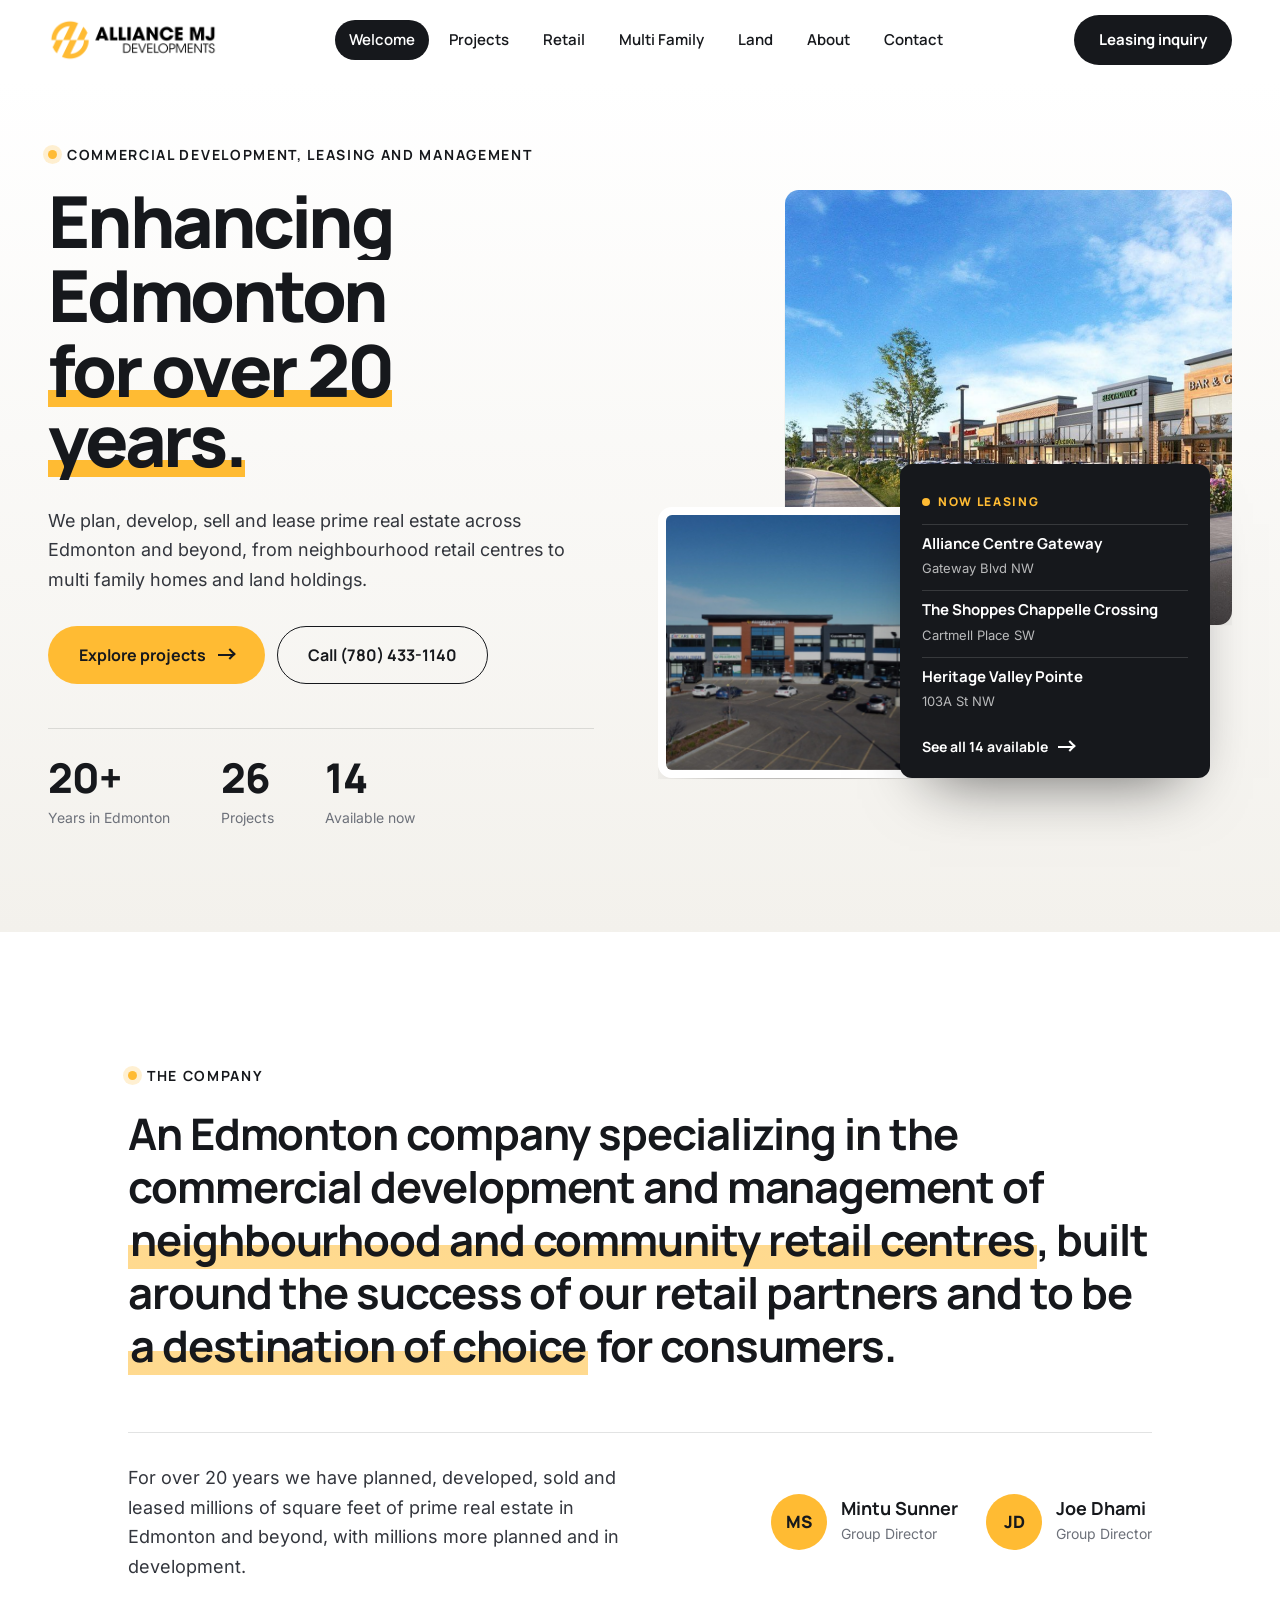
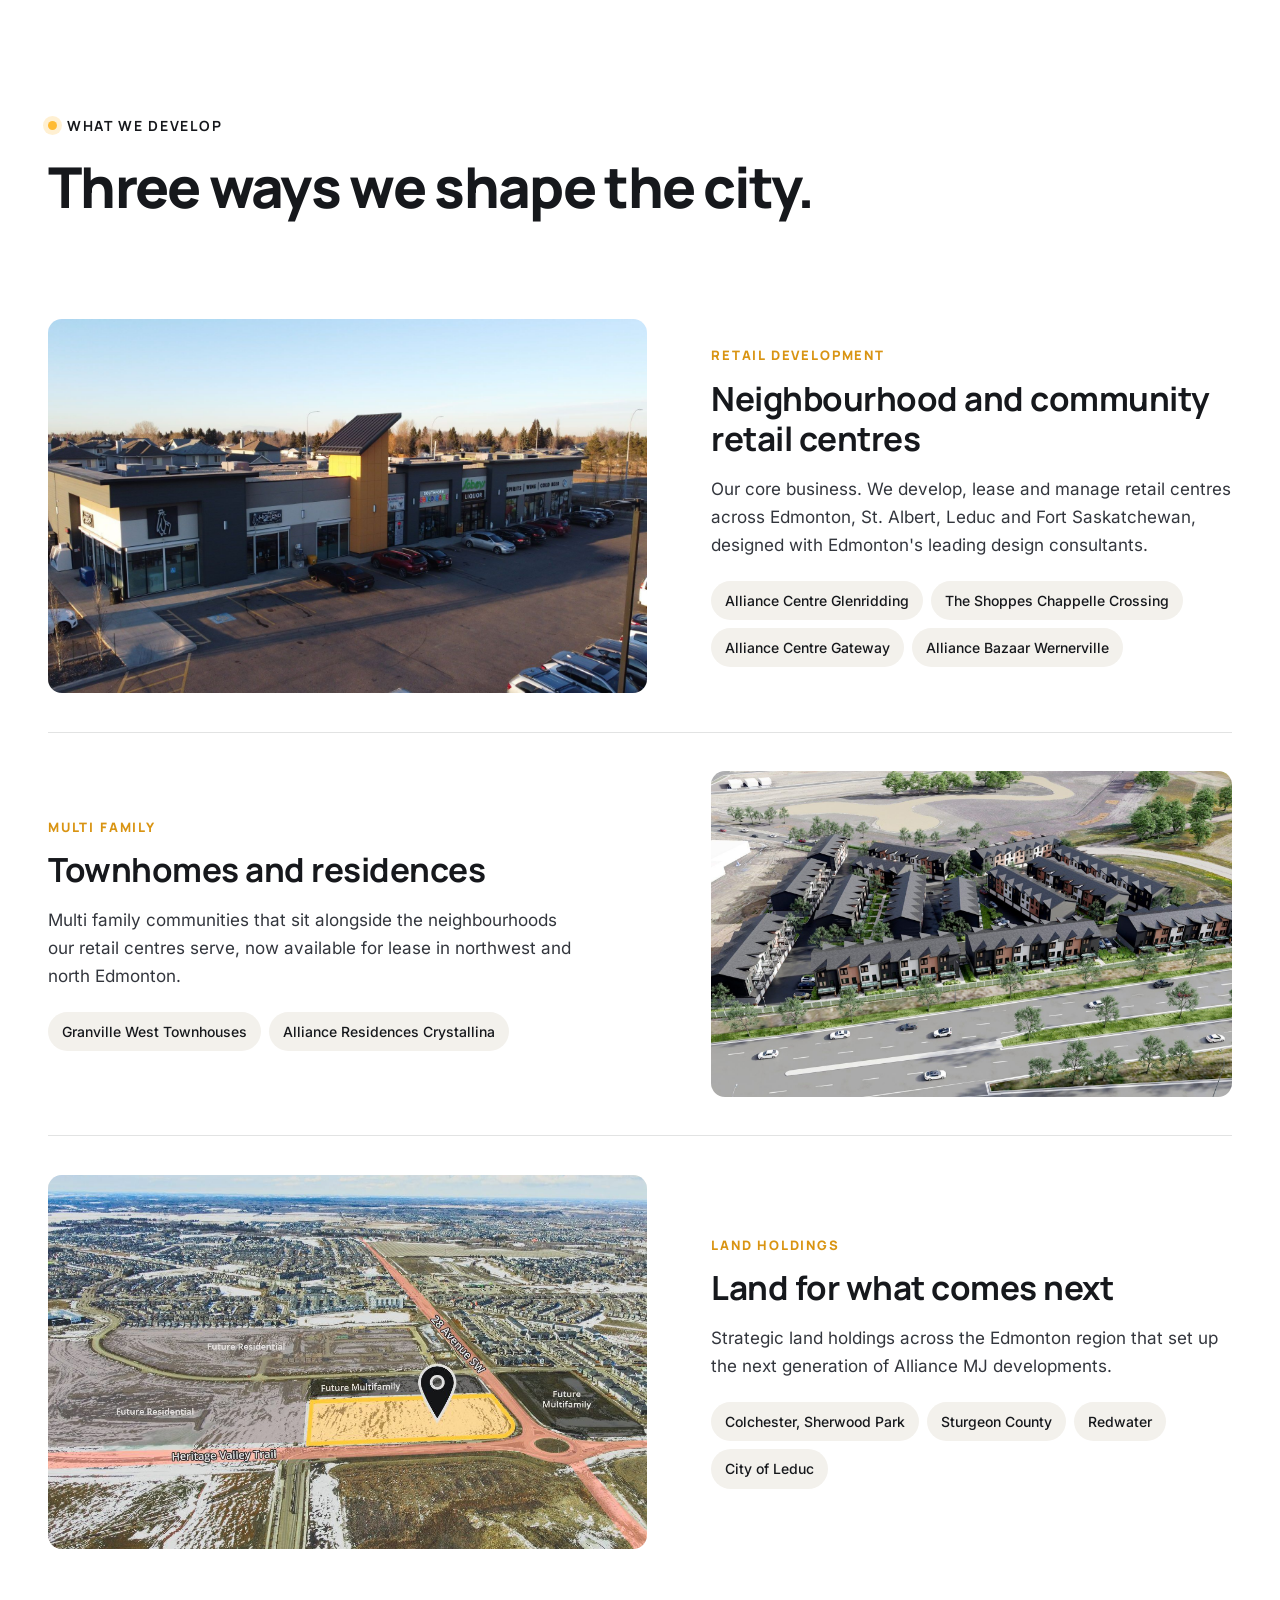
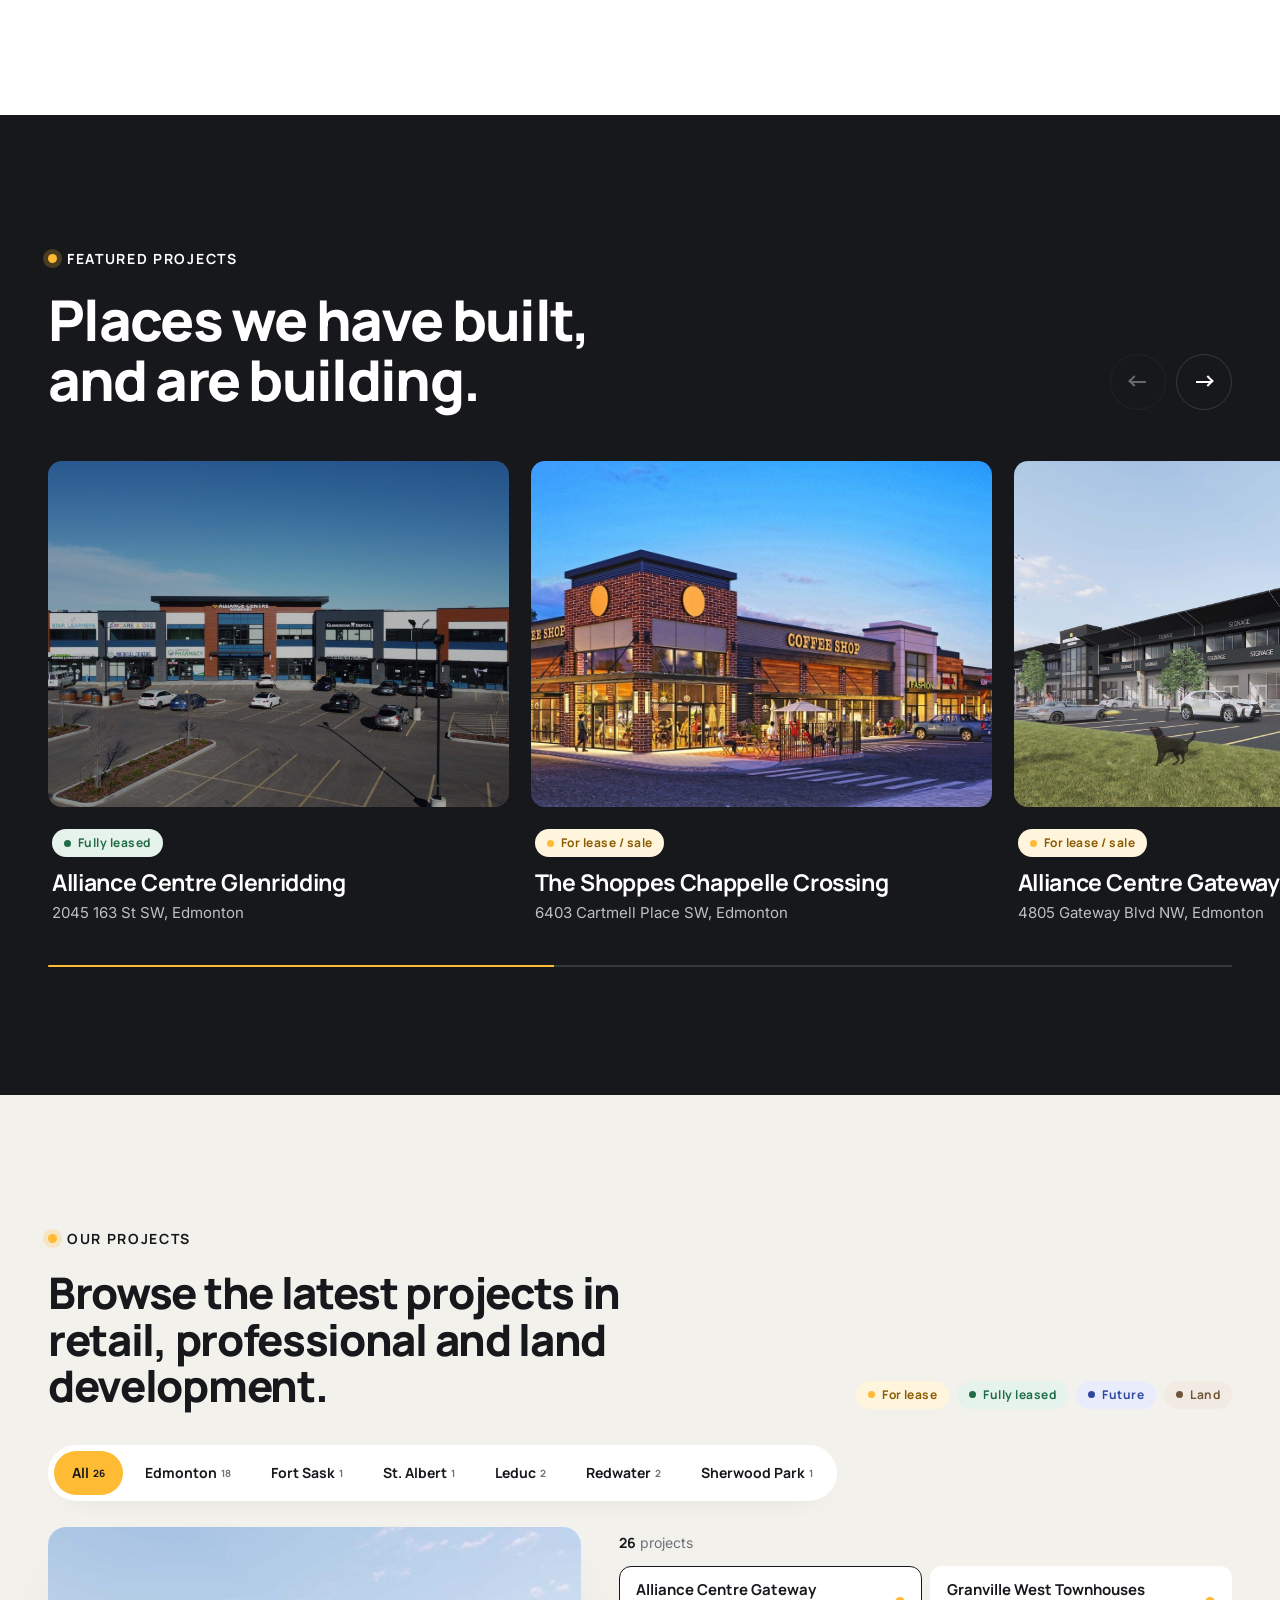
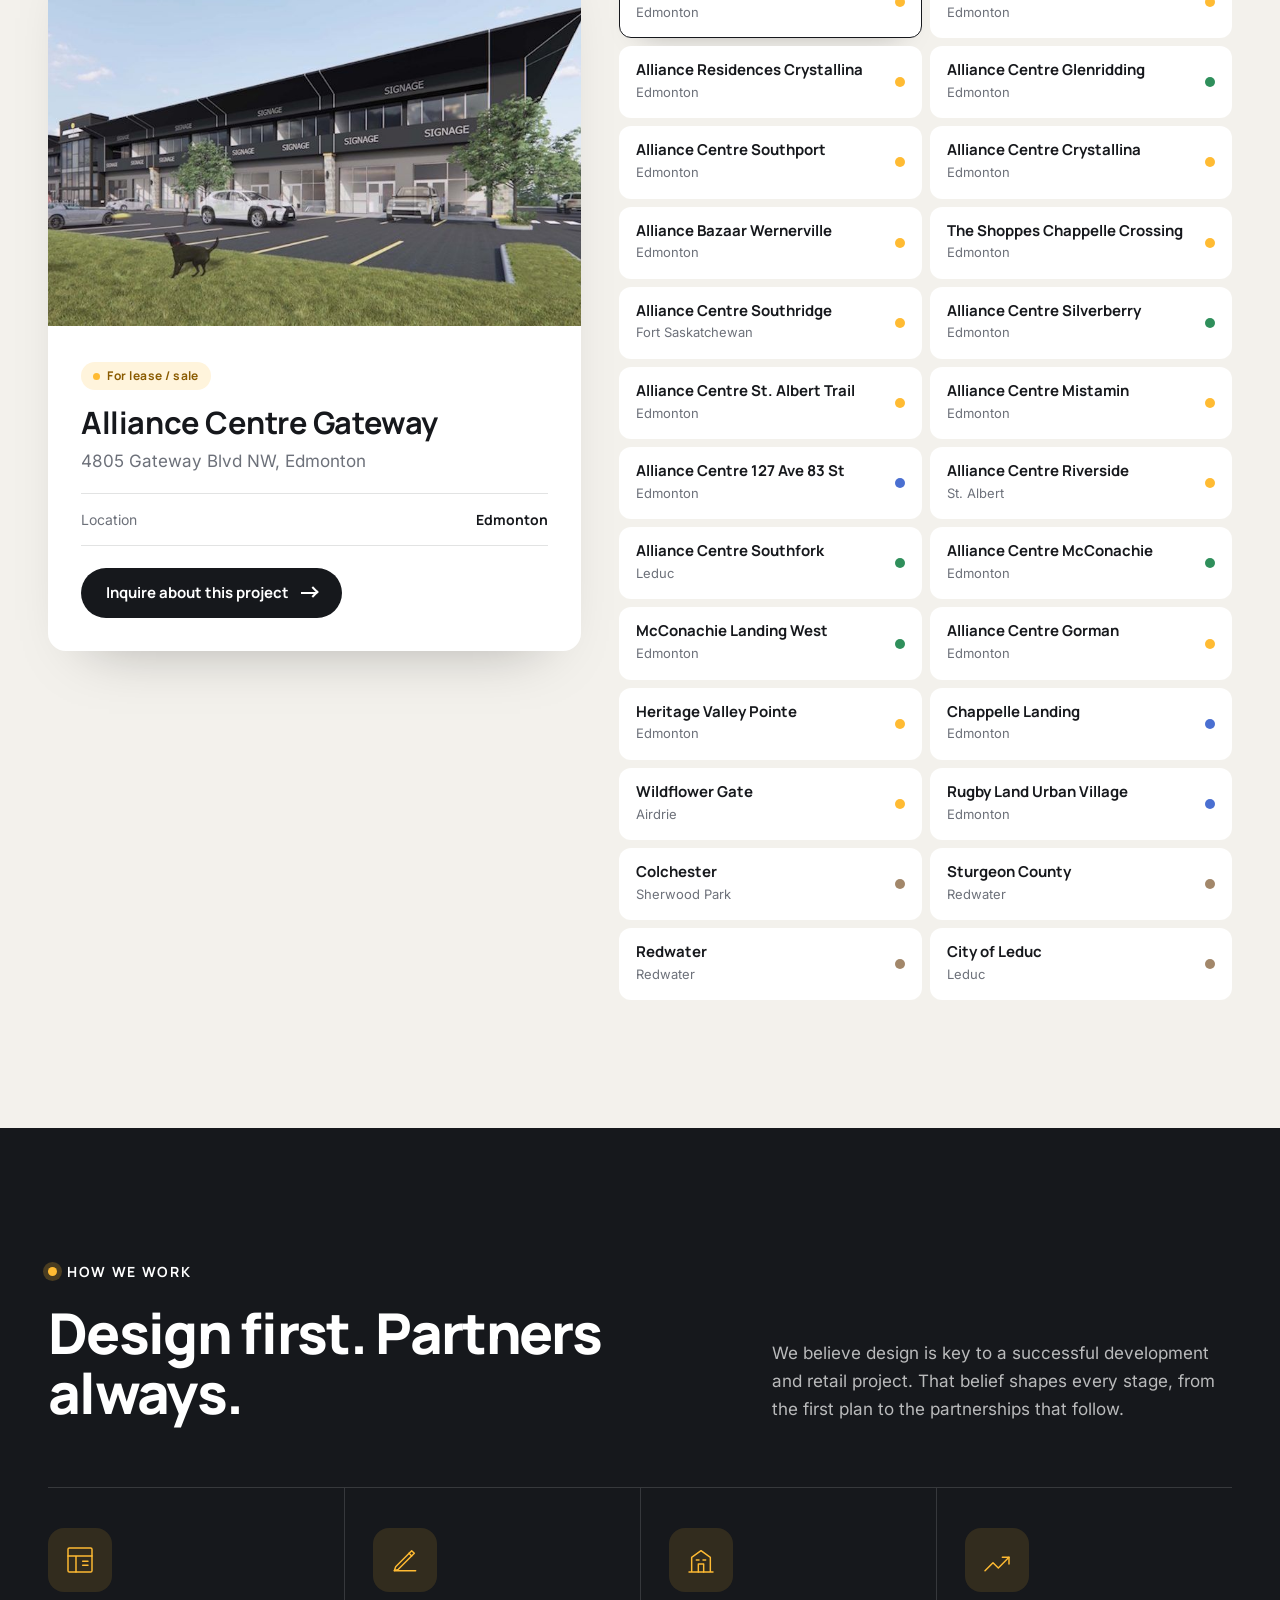
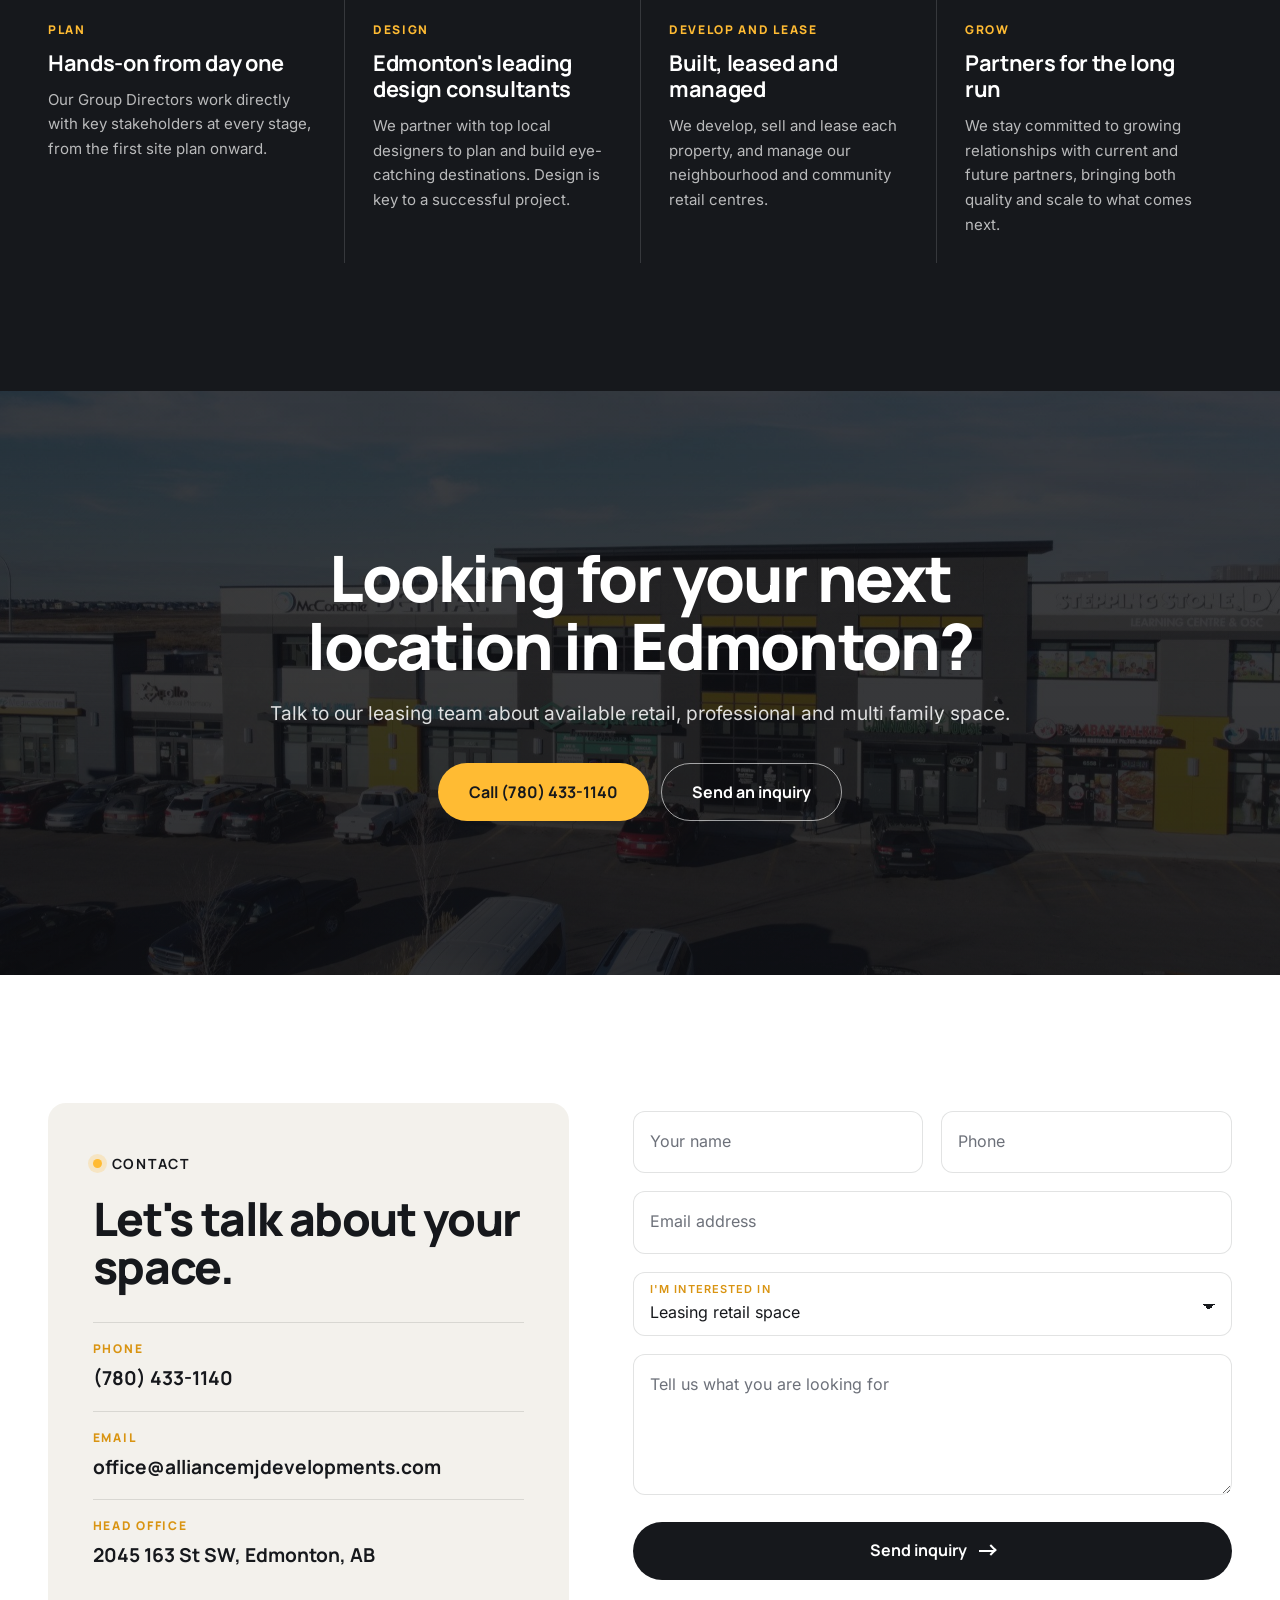
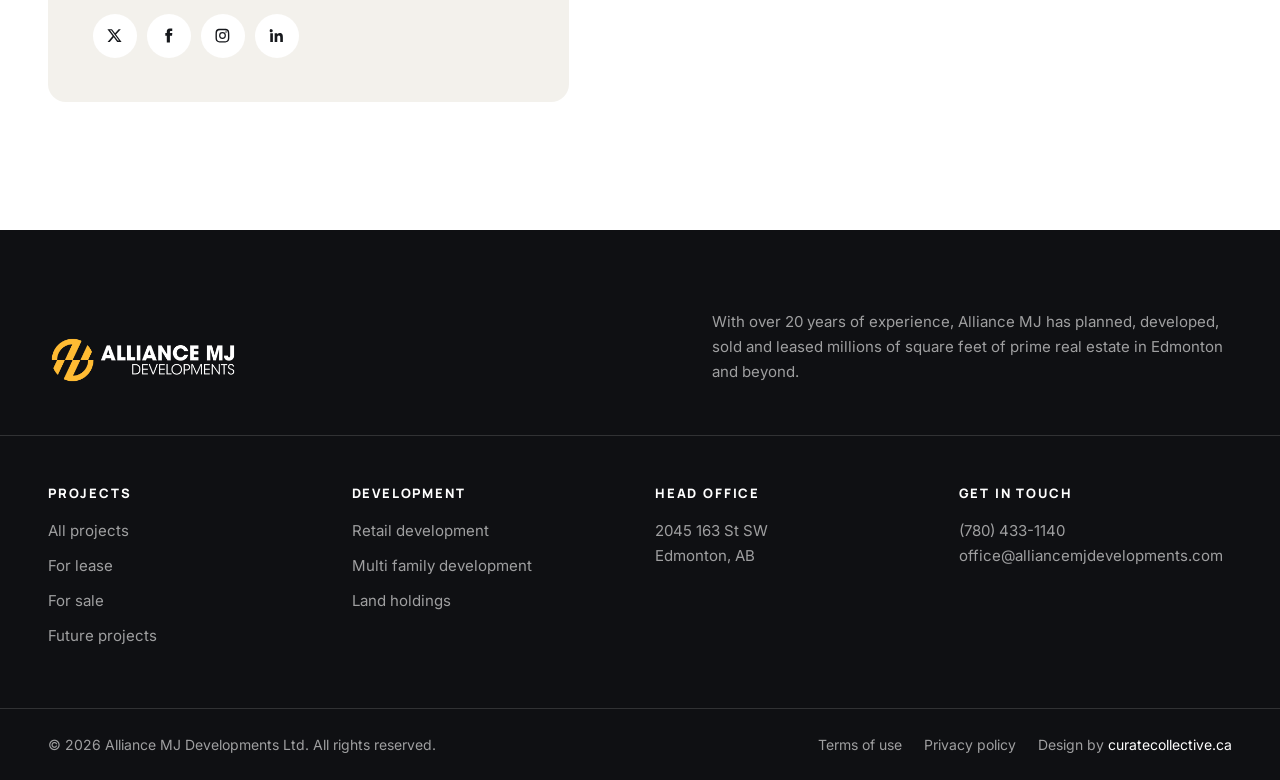
==== commit 777f4d65: "V2 Our projects: preview browser with live project card and compact project list Co-Authored-By: Cla" ====
--- a/homepage-v2.html
+++ b/homepage-v2.html
@@ -194,7 +194,7 @@
       <div class="wrap"><div class="track-bar" aria-hidden="true"><i data-track-bar></i></div></div>
     </section>
 
-    <!-- ALL PROJECTS: list with location tabs -->
+    <!-- ALL PROJECTS: preview browser -->
     <section class="projects" id="projects" aria-labelledby="projects-title">
       <div class="wrap">
         <div class="projects-head reveal">
@@ -213,268 +213,101 @@
             <button class="tab" role="tab" aria-selected="false" data-loc="redwater">Redwater<sup>2</sup></button>
             <button class="tab" role="tab" aria-selected="false" data-loc="sherwood-park">Sherwood Park<sup>1</sup></button>
         </div>
-        <ul class="rows" data-rows>
-          <li class="row" data-loc="edmonton">
-            <a href="#contact" aria-label="Inquire about Alliance Centre Gateway">
-              <span class="row-thumb"><img src="assets/images/projects/alliance-centre-gateway/thumb.jpg" alt="Alliance Centre Gateway" loading="lazy" width="800" height="568"></span>
-              <span class="row-name">Alliance Centre Gateway</span>
-              <span class="row-place">4805 Gateway Blvd NW, Edmonton</span>
-              <span class="row-loc">Edmonton</span>
-              <span class="tag pill-open">For lease / sale</span>
-              <span class="row-go" aria-hidden="true"></span>
-            </a>
-          </li>
-          <li class="row" data-loc="edmonton">
-            <a href="#contact" aria-label="Inquire about Granville West Townhouses">
-              <span class="row-thumb"><img src="assets/images/projects/granville-west/thumb.jpg" alt="Granville West Townhouses" loading="lazy" width="800" height="568"></span>
-              <span class="row-name">Granville West Townhouses</span>
-              <span class="row-place">3131 Granville Dr NW, Edmonton</span>
-              <span class="row-loc">Edmonton</span>
-              <span class="tag pill-open">For lease</span>
-              <span class="row-go" aria-hidden="true"></span>
-            </a>
-          </li>
-          <li class="row" data-loc="edmonton">
-            <a href="#contact" aria-label="Inquire about Alliance Residences Crystallina">
-              <span class="row-thumb"><img src="assets/images/projects/alliance-residences-crystallina/thumb.jpg" alt="Alliance Residences Crystallina" loading="lazy" width="800" height="568"></span>
-              <span class="row-name">Alliance Residences Crystallina</span>
-              <span class="row-place">6940 178 Ave NW, Edmonton</span>
-              <span class="row-loc">Edmonton</span>
-              <span class="tag pill-open">For lease</span>
-              <span class="row-go" aria-hidden="true"></span>
-            </a>
-          </li>
-          <li class="row" data-loc="edmonton">
-            <a href="#contact" aria-label="Inquire about Alliance Centre Glenridding">
-              <span class="row-thumb"><img src="assets/images/projects/alliance-centre-glenridding/thumb.jpg" alt="Alliance Centre Glenridding" loading="lazy" width="800" height="568"></span>
-              <span class="row-name">Alliance Centre Glenridding</span>
-              <span class="row-place">2045 163 St SW, Edmonton</span>
-              <span class="row-loc">Edmonton</span>
-              <span class="tag pill-leased">Fully leased</span>
-              <span class="row-go" aria-hidden="true"></span>
-            </a>
-          </li>
-          <li class="row" data-loc="edmonton">
-            <a href="#contact" aria-label="Inquire about Alliance Centre Southport">
-              <span class="row-thumb"><img src="assets/images/projects/alliance-centre-southport/thumb.jpg" alt="Alliance Centre Southport" loading="lazy" width="800" height="568"></span>
-              <span class="row-name">Alliance Centre Southport</span>
-              <span class="row-place">3504 Ewing Trail SW, Edmonton</span>
-              <span class="row-loc">Edmonton</span>
-              <span class="tag pill-open">For lease</span>
-              <span class="row-go" aria-hidden="true"></span>
-            </a>
-          </li>
-          <li class="row" data-loc="edmonton">
-            <a href="#contact" aria-label="Inquire about Alliance Centre Crystallina">
-              <span class="row-thumb"><img src="assets/images/projects/alliance-centre-crystallina/thumb.jpg" alt="Alliance Centre Crystallina" loading="lazy" width="800" height="568"></span>
-              <span class="row-name">Alliance Centre Crystallina</span>
-              <span class="row-place">66 St NW &amp; 178 Ave NW, Edmonton</span>
-              <span class="row-loc">Edmonton</span>
-              <span class="tag pill-open">For lease / sale</span>
-              <span class="row-go" aria-hidden="true"></span>
-            </a>
-          </li>
-          <li class="row" data-loc="edmonton">
-            <a href="#contact" aria-label="Inquire about Alliance Bazaar Wernerville">
-              <span class="row-thumb"><img src="assets/images/projects/alliance-bazaar-wernerville/thumb.jpg" alt="Alliance Bazaar Wernerville" loading="lazy" width="800" height="568"></span>
-              <span class="row-name">Alliance Bazaar Wernerville</span>
-              <span class="row-place">6830 Ellerslie Rd SW, Edmonton</span>
-              <span class="row-loc">Edmonton</span>
-              <span class="tag pill-open">For lease</span>
-              <span class="row-go" aria-hidden="true"></span>
-            </a>
-          </li>
-          <li class="row" data-loc="edmonton">
-            <a href="#contact" aria-label="Inquire about The Shoppes Chappelle Crossing">
-              <span class="row-thumb"><img src="assets/images/projects/the-shoppes-chappelle-crossing/thumb.jpg" alt="The Shoppes Chappelle Crossing" loading="lazy" width="800" height="568"></span>
-              <span class="row-name">The Shoppes Chappelle Crossing</span>
-              <span class="row-place">6403 Cartmell Pl SW, Edmonton</span>
-              <span class="row-loc">Edmonton</span>
-              <span class="tag pill-open">For lease / sale</span>
-              <span class="row-go" aria-hidden="true"></span>
-            </a>
-          </li>
-          <li class="row" data-loc="fort-sask">
-            <a href="#contact" aria-label="Inquire about Alliance Centre Southridge">
-              <span class="row-thumb"><img src="assets/images/projects/alliance-centre-southridge/thumb.jpg" alt="Alliance Centre Southridge" loading="lazy" width="800" height="568"></span>
-              <span class="row-name">Alliance Centre Southridge</span>
-              <span class="row-place">Fort Saskatchewan</span>
-              <span class="row-loc">Fort Saskatchewan</span>
-              <span class="tag pill-open">For lease</span>
-              <span class="row-go" aria-hidden="true"></span>
-            </a>
-          </li>
-          <li class="row" data-loc="edmonton">
-            <a href="#contact" aria-label="Inquire about Alliance Centre Silverberry">
-              <span class="row-thumb"><img src="assets/images/projects/alliance-centre-silverberry/thumb.jpg" alt="Alliance Centre Silverberry" loading="lazy" width="800" height="568"></span>
-              <span class="row-name">Alliance Centre Silverberry</span>
-              <span class="row-place">3341 34 St NW, Edmonton</span>
-              <span class="row-loc">Edmonton</span>
-              <span class="tag pill-leased">Fully leased</span>
-              <span class="row-go" aria-hidden="true"></span>
-            </a>
-          </li>
-          <li class="row" data-loc="edmonton">
-            <a href="#contact" aria-label="Inquire about Alliance Centre St. Albert Trail">
-              <span class="row-thumb"><img src="assets/images/projects/alliance-centre-st-albert-trail/thumb.jpg" alt="Alliance Centre St. Albert Trail" loading="lazy" width="800" height="568"></span>
-              <span class="row-name">Alliance Centre St. Albert Trail</span>
-              <span class="row-place">13151 146 St NW, Edmonton</span>
-              <span class="row-loc">Edmonton</span>
-              <span class="tag pill-open">For lease</span>
-              <span class="row-go" aria-hidden="true"></span>
-            </a>
-          </li>
-          <li class="row" data-loc="edmonton">
-            <a href="#contact" aria-label="Inquire about Alliance Centre Mistamin">
-              <span class="row-thumb"><img src="assets/images/projects/alliance-centre-mistamin/thumb.jpg" alt="Alliance Centre Mistamin" loading="lazy" width="800" height="568"></span>
-              <span class="row-name">Alliance Centre Mistamin</span>
-              <span class="row-place">12719 156 St NW, Edmonton</span>
-              <span class="row-loc">Edmonton</span>
-              <span class="tag pill-open">For lease</span>
-              <span class="row-go" aria-hidden="true"></span>
-            </a>
-          </li>
-          <li class="row" data-loc="edmonton">
-            <a href="#contact" aria-label="Inquire about Alliance Centre 127 Ave 83 St">
-              <span class="row-thumb"><img src="assets/images/projects/alliance-centre-127-ave-83-st/thumb.jpg" alt="Alliance Centre 127 Ave 83 St" loading="lazy" width="800" height="568"></span>
-              <span class="row-name">Alliance Centre 127 Ave 83 St</span>
-              <span class="row-place">127 Ave NW &amp; 83 St NW, Edmonton</span>
-              <span class="row-loc">Edmonton</span>
-              <span class="tag pill-future">Future project</span>
-              <span class="row-go" aria-hidden="true"></span>
-            </a>
-          </li>
-          <li class="row" data-loc="st-albert">
-            <a href="#contact" aria-label="Inquire about Alliance Centre Riverside">
-              <span class="row-thumb"><img src="assets/images/projects/alliance-centre-riverside/thumb.jpg" alt="Alliance Centre Riverside" loading="lazy" width="800" height="568"></span>
-              <span class="row-name">Alliance Centre Riverside</span>
-              <span class="row-place">3 Redspur Dr, St. Albert</span>
-              <span class="row-loc">St. Albert</span>
-              <span class="tag pill-open">For lease</span>
-              <span class="row-go" aria-hidden="true"></span>
-            </a>
-          </li>
-          <li class="row" data-loc="leduc">
-            <a href="#contact" aria-label="Inquire about Alliance Centre Southfork">
-              <span class="row-thumb"><img src="assets/images/projects/alliance-centre-southfork/thumb.jpg" alt="Alliance Centre Southfork" loading="lazy" width="800" height="568"></span>
-              <span class="row-name">Alliance Centre Southfork</span>
-              <span class="row-place">100 Southfork Dr, Leduc</span>
-              <span class="row-loc">Leduc</span>
-              <span class="tag pill-leased">Fully leased</span>
-              <span class="row-go" aria-hidden="true"></span>
-            </a>
-          </li>
-          <li class="row" data-loc="edmonton">
-            <a href="#contact" aria-label="Inquire about Alliance Centre McConachie">
-              <span class="row-thumb"><img src="assets/images/projects/alliance-centre-mcconachie/thumb.jpg" alt="Alliance Centre McConachie" loading="lazy" width="800" height="568"></span>
-              <span class="row-name">Alliance Centre McConachie</span>
-              <span class="row-place">16510 59A St NW, Edmonton</span>
-              <span class="row-loc">Edmonton</span>
-              <span class="tag pill-leased">Fully leased</span>
-              <span class="row-go" aria-hidden="true"></span>
-            </a>
-          </li>
-          <li class="row" data-loc="edmonton">
-            <a href="#contact" aria-label="Inquire about McConachie Landing West">
-              <span class="row-thumb"><img src="assets/images/projects/mcconachie-landing-west/thumb.jpg" alt="McConachie Landing West" loading="lazy" width="800" height="568"></span>
-              <span class="row-name">McConachie Landing West</span>
-              <span class="row-place">6504 170 Ave NW, Edmonton</span>
-              <span class="row-loc">Edmonton</span>
-              <span class="tag pill-leased">Fully leased</span>
-              <span class="row-go" aria-hidden="true"></span>
-            </a>
-          </li>
-          <li class="row" data-loc="edmonton">
-            <a href="#contact" aria-label="Inquire about Alliance Centre Gorman">
-              <span class="row-thumb"><img src="assets/images/projects/alliance-centre-gorman/thumb.jpg" alt="Alliance Centre Gorman" loading="lazy" width="800" height="568"></span>
-              <span class="row-name">Alliance Centre Gorman</span>
-              <span class="row-place">153 Ave &amp; 18 St NW, Edmonton</span>
-              <span class="row-loc">Edmonton</span>
-              <span class="tag pill-open">For lease</span>
-              <span class="row-go" aria-hidden="true"></span>
-            </a>
-          </li>
-          <li class="row" data-loc="edmonton">
-            <a href="#contact" aria-label="Inquire about Heritage Valley Pointe">
-              <span class="row-thumb"><img src="assets/images/projects/heritage-valley-pointe/thumb.jpg" alt="Heritage Valley Pointe" loading="lazy" width="800" height="568"></span>
-              <span class="row-name">Heritage Valley Pointe</span>
-              <span class="row-place">1115 103A St NW, Edmonton</span>
-              <span class="row-loc">Edmonton</span>
-              <span class="tag pill-open">For lease</span>
-              <span class="row-go" aria-hidden="true"></span>
-            </a>
-          </li>
-          <li class="row" data-loc="edmonton">
-            <a href="#contact" aria-label="Inquire about Chappelle Landing">
-              <span class="row-thumb"><img src="assets/images/projects/chappelle-landing/thumb.jpg" alt="Chappelle Landing" loading="lazy" width="800" height="568"></span>
-              <span class="row-name">Chappelle Landing</span>
-              <span class="row-place">2804 Heritage Valley Trail SW, Edmonton</span>
-              <span class="row-loc">Edmonton</span>
-              <span class="tag pill-future">Future project</span>
-              <span class="row-go" aria-hidden="true"></span>
-            </a>
-          </li>
-          <li class="row" data-loc="airdrie">
-            <a href="#contact" aria-label="Inquire about Wildflower Gate">
-              <span class="row-thumb"><img src="assets/images/projects/wildflower-gate/thumb.jpg" alt="Wildflower Gate" loading="lazy" width="800" height="568"></span>
-              <span class="row-name">Wildflower Gate</span>
-              <span class="row-place">75 Wildwoods Court SW, Airdrie</span>
-              <span class="row-loc">Airdrie</span>
-              <span class="tag pill-open">For lease</span>
-              <span class="row-go" aria-hidden="true"></span>
-            </a>
-          </li>
-          <li class="row" data-loc="edmonton">
-            <a href="#contact" aria-label="Inquire about Rugby Land Urban Village">
-              <span class="row-thumb"><img src="assets/images/projects/rugby-land/thumb.jpg" alt="Rugby Land Urban Village" loading="lazy" width="800" height="568"></span>
-              <span class="row-name">Rugby Land Urban Village</span>
-              <span class="row-place">111 St &amp; Ellerslie Rd, Edmonton</span>
-              <span class="row-loc">Edmonton</span>
-              <span class="tag pill-future">Future project</span>
-              <span class="row-go" aria-hidden="true"></span>
-            </a>
-          </li>
-          <li class="row" data-loc="sherwood-park">
-            <a href="#contact" aria-label="Inquire about Colchester">
-              <span class="row-thumb"><img src="assets/images/projects/colchester/thumb.jpg" alt="Colchester" loading="lazy" width="800" height="568"></span>
-              <span class="row-name">Colchester</span>
-              <span class="row-place">Sherwood Park</span>
-              <span class="row-loc">Sherwood Park</span>
-              <span class="tag pill-land">Land</span>
-              <span class="row-go" aria-hidden="true"></span>
-            </a>
-          </li>
-          <li class="row" data-loc="redwater">
-            <a href="#contact" aria-label="Inquire about Sturgeon County">
-              <span class="row-thumb"><img src="assets/images/projects/sturgeon-county/thumb.jpg" alt="Sturgeon County" loading="lazy" width="800" height="568"></span>
-              <span class="row-name">Sturgeon County</span>
-              <span class="row-place">Redwater and Sturgeon County area</span>
-              <span class="row-loc">Redwater</span>
-              <span class="tag pill-land">Land</span>
-              <span class="row-go" aria-hidden="true"></span>
-            </a>
-          </li>
-          <li class="row" data-loc="redwater">
-            <a href="#contact" aria-label="Inquire about Redwater">
-              <span class="row-thumb"><img src="assets/images/projects/redwater/thumb.jpg" alt="Redwater" loading="lazy" width="800" height="568"></span>
-              <span class="row-name">Redwater</span>
-              <span class="row-place">Redwater area</span>
-              <span class="row-loc">Redwater</span>
-              <span class="tag pill-land">Land</span>
-              <span class="row-go" aria-hidden="true"></span>
-            </a>
-          </li>
-          <li class="row" data-loc="leduc">
-            <a href="#contact" aria-label="Inquire about City of Leduc">
-              <span class="row-thumb"><img src="assets/images/projects/city-of-leduc/thumb.jpg" alt="City of Leduc" loading="lazy" width="800" height="568"></span>
-              <span class="row-name">City of Leduc</span>
-              <span class="row-place">Leduc area</span>
-              <span class="row-loc">Leduc</span>
-              <span class="tag pill-land">Land</span>
-              <span class="row-go" aria-hidden="true"></span>
-            </a>
-          </li>
-        </ul>
+        <div class="pb">
+          <aside class="pb-preview" aria-live="polite">
+            <figure class="pb-fig"><img data-pv-img src="assets/images/projects/alliance-centre-gateway/thumb.jpg" alt=""></figure>
+            <div class="pb-info">
+              <span class="tag pill-open" data-pv-tag>For lease / sale</span>
+              <h3 data-pv-name>Alliance Centre Gateway</h3>
+              <p class="pb-addr" data-pv-addr>4805 Gateway Blvd NW, Edmonton</p>
+              <div class="pb-meta"><span>Location</span><strong data-pv-town>Edmonton</strong></div>
+              <a class="btn btn-ink" href="#contact">Inquire about this project <span class="arr" aria-hidden="true"></span></a>
+            </div>
+          </aside>
+          <div class="pb-list-wrap">
+            <p class="pb-count"><strong data-pb-count>26</strong> projects</p>
+            <ul class="pb-list" data-pb-list>
+            <li class="pb-item is-on" data-loc="edmonton" data-img="assets/images/projects/alliance-centre-gateway/thumb.jpg" data-addr="4805 Gateway Blvd NW, Edmonton" data-town="Edmonton" data-pill="pill-open" data-status="For lease / sale">
+              <button type="button"><span class="pb-thumb"><img src="assets/images/projects/alliance-centre-gateway/thumb.jpg" alt="" loading="lazy" width="800" height="568"></span><span class="pb-name">Alliance Centre Gateway</span><span class="pb-town">Edmonton</span><span class="pb-dot pill-open" title="For lease / sale"></span></button>
+            </li>
+            <li class="pb-item" data-loc="edmonton" data-img="assets/images/projects/granville-west/thumb.jpg" data-addr="3131 Granville Dr NW, Edmonton" data-town="Edmonton" data-pill="pill-open" data-status="For lease">
+              <button type="button"><span class="pb-thumb"><img src="assets/images/projects/granville-west/thumb.jpg" alt="" loading="lazy" width="800" height="568"></span><span class="pb-name">Granville West Townhouses</span><span class="pb-town">Edmonton</span><span class="pb-dot pill-open" title="For lease"></span></button>
+            </li>
+            <li class="pb-item" data-loc="edmonton" data-img="assets/images/projects/alliance-residences-crystallina/thumb.jpg" data-addr="6940 178 Ave NW, Edmonton" data-town="Edmonton" data-pill="pill-open" data-status="For lease">
+              <button type="button"><span class="pb-thumb"><img src="assets/images/projects/alliance-residences-crystallina/thumb.jpg" alt="" loading="lazy" width="800" height="568"></span><span class="pb-name">Alliance Residences Crystallina</span><span class="pb-town">Edmonton</span><span class="pb-dot pill-open" title="For lease"></span></button>
+            </li>
+            <li class="pb-item" data-loc="edmonton" data-img="assets/images/projects/alliance-centre-glenridding/thumb.jpg" data-addr="2045 163 St SW, Edmonton" data-town="Edmonton" data-pill="pill-leased" data-status="Fully leased">
+              <button type="button"><span class="pb-thumb"><img src="assets/images/projects/alliance-centre-glenridding/thumb.jpg" alt="" loading="lazy" width="800" height="568"></span><span class="pb-name">Alliance Centre Glenridding</span><span class="pb-town">Edmonton</span><span class="pb-dot pill-leased" title="Fully leased"></span></button>
+            </li>
+            <li class="pb-item" data-loc="edmonton" data-img="assets/images/projects/alliance-centre-southport/thumb.jpg" data-addr="3504 Ewing Trail SW, Edmonton" data-town="Edmonton" data-pill="pill-open" data-status="For lease">
+              <button type="button"><span class="pb-thumb"><img src="assets/images/projects/alliance-centre-southport/thumb.jpg" alt="" loading="lazy" width="800" height="568"></span><span class="pb-name">Alliance Centre Southport</span><span class="pb-town">Edmonton</span><span class="pb-dot pill-open" title="For lease"></span></button>
+            </li>
+            <li class="pb-item" data-loc="edmonton" data-img="assets/images/projects/alliance-centre-crystallina/thumb.jpg" data-addr="66 St NW &amp; 178 Ave NW, Edmonton" data-town="Edmonton" data-pill="pill-open" data-status="For lease / sale">
+              <button type="button"><span class="pb-thumb"><img src="assets/images/projects/alliance-centre-crystallina/thumb.jpg" alt="" loading="lazy" width="800" height="568"></span><span class="pb-name">Alliance Centre Crystallina</span><span class="pb-town">Edmonton</span><span class="pb-dot pill-open" title="For lease / sale"></span></button>
+            </li>
+            <li class="pb-item" data-loc="edmonton" data-img="assets/images/projects/alliance-bazaar-wernerville/thumb.jpg" data-addr="6830 Ellerslie Rd SW, Edmonton" data-town="Edmonton" data-pill="pill-open" data-status="For lease">
+              <button type="button"><span class="pb-thumb"><img src="assets/images/projects/alliance-bazaar-wernerville/thumb.jpg" alt="" loading="lazy" width="800" height="568"></span><span class="pb-name">Alliance Bazaar Wernerville</span><span class="pb-town">Edmonton</span><span class="pb-dot pill-open" title="For lease"></span></button>
+            </li>
+            <li class="pb-item" data-loc="edmonton" data-img="assets/images/projects/the-shoppes-chappelle-crossing/thumb.jpg" data-addr="6403 Cartmell Pl SW, Edmonton" data-town="Edmonton" data-pill="pill-open" data-status="For lease / sale">
+              <button type="button"><span class="pb-thumb"><img src="assets/images/projects/the-shoppes-chappelle-crossing/thumb.jpg" alt="" loading="lazy" width="800" height="568"></span><span class="pb-name">The Shoppes Chappelle Crossing</span><span class="pb-town">Edmonton</span><span class="pb-dot pill-open" title="For lease / sale"></span></button>
+            </li>
+            <li class="pb-item" data-loc="fort-sask" data-img="assets/images/projects/alliance-centre-southridge/thumb.jpg" data-addr="Fort Saskatchewan" data-town="Fort Saskatchewan" data-pill="pill-open" data-status="For lease">
+              <button type="button"><span class="pb-thumb"><img src="assets/images/projects/alliance-centre-southridge/thumb.jpg" alt="" loading="lazy" width="800" height="568"></span><span class="pb-name">Alliance Centre Southridge</span><span class="pb-town">Fort Saskatchewan</span><span class="pb-dot pill-open" title="For lease"></span></button>
+            </li>
+            <li class="pb-item" data-loc="edmonton" data-img="assets/images/projects/alliance-centre-silverberry/thumb.jpg" data-addr="3341 34 St NW, Edmonton" data-town="Edmonton" data-pill="pill-leased" data-status="Fully leased">
+              <button type="button"><span class="pb-thumb"><img src="assets/images/projects/alliance-centre-silverberry/thumb.jpg" alt="" loading="lazy" width="800" height="568"></span><span class="pb-name">Alliance Centre Silverberry</span><span class="pb-town">Edmonton</span><span class="pb-dot pill-leased" title="Fully leased"></span></button>
+            </li>
+            <li class="pb-item" data-loc="edmonton" data-img="assets/images/projects/alliance-centre-st-albert-trail/thumb.jpg" data-addr="13151 146 St NW, Edmonton" data-town="Edmonton" data-pill="pill-open" data-status="For lease">
+              <button type="button"><span class="pb-thumb"><img src="assets/images/projects/alliance-centre-st-albert-trail/thumb.jpg" alt="" loading="lazy" width="800" height="568"></span><span class="pb-name">Alliance Centre St. Albert Trail</span><span class="pb-town">Edmonton</span><span class="pb-dot pill-open" title="For lease"></span></button>
+            </li>
+            <li class="pb-item" data-loc="edmonton" data-img="assets/images/projects/alliance-centre-mistamin/thumb.jpg" data-addr="12719 156 St NW, Edmonton" data-town="Edmonton" data-pill="pill-open" data-status="For lease">
+              <button type="button"><span class="pb-thumb"><img src="assets/images/projects/alliance-centre-mistamin/thumb.jpg" alt="" loading="lazy" width="800" height="568"></span><span class="pb-name">Alliance Centre Mistamin</span><span class="pb-town">Edmonton</span><span class="pb-dot pill-open" title="For lease"></span></button>
+            </li>
+            <li class="pb-item" data-loc="edmonton" data-img="assets/images/projects/alliance-centre-127-ave-83-st/thumb.jpg" data-addr="127 Ave NW &amp; 83 St NW, Edmonton" data-town="Edmonton" data-pill="pill-future" data-status="Future project">
+              <button type="button"><span class="pb-thumb"><img src="assets/images/projects/alliance-centre-127-ave-83-st/thumb.jpg" alt="" loading="lazy" width="800" height="568"></span><span class="pb-name">Alliance Centre 127 Ave 83 St</span><span class="pb-town">Edmonton</span><span class="pb-dot pill-future" title="Future project"></span></button>
+            </li>
+            <li class="pb-item" data-loc="st-albert" data-img="assets/images/projects/alliance-centre-riverside/thumb.jpg" data-addr="3 Redspur Dr, St. Albert" data-town="St. Albert" data-pill="pill-open" data-status="For lease">
+              <button type="button"><span class="pb-thumb"><img src="assets/images/projects/alliance-centre-riverside/thumb.jpg" alt="" loading="lazy" width="800" height="568"></span><span class="pb-name">Alliance Centre Riverside</span><span class="pb-town">St. Albert</span><span class="pb-dot pill-open" title="For lease"></span></button>
+            </li>
+            <li class="pb-item" data-loc="leduc" data-img="assets/images/projects/alliance-centre-southfork/thumb.jpg" data-addr="100 Southfork Dr, Leduc" data-town="Leduc" data-pill="pill-leased" data-status="Fully leased">
+              <button type="button"><span class="pb-thumb"><img src="assets/images/projects/alliance-centre-southfork/thumb.jpg" alt="" loading="lazy" width="800" height="568"></span><span class="pb-name">Alliance Centre Southfork</span><span class="pb-town">Leduc</span><span class="pb-dot pill-leased" title="Fully leased"></span></button>
+            </li>
+            <li class="pb-item" data-loc="edmonton" data-img="assets/images/projects/alliance-centre-mcconachie/thumb.jpg" data-addr="16510 59A St NW, Edmonton" data-town="Edmonton" data-pill="pill-leased" data-status="Fully leased">
+              <button type="button"><span class="pb-thumb"><img src="assets/images/projects/alliance-centre-mcconachie/thumb.jpg" alt="" loading="lazy" width="800" height="568"></span><span class="pb-name">Alliance Centre McConachie</span><span class="pb-town">Edmonton</span><span class="pb-dot pill-leased" title="Fully leased"></span></button>
+            </li>
+            <li class="pb-item" data-loc="edmonton" data-img="assets/images/projects/mcconachie-landing-west/thumb.jpg" data-addr="6504 170 Ave NW, Edmonton" data-town="Edmonton" data-pill="pill-leased" data-status="Fully leased">
+              <button type="button"><span class="pb-thumb"><img src="assets/images/projects/mcconachie-landing-west/thumb.jpg" alt="" loading="lazy" width="800" height="568"></span><span class="pb-name">McConachie Landing West</span><span class="pb-town">Edmonton</span><span class="pb-dot pill-leased" title="Fully leased"></span></button>
+            </li>
+            <li class="pb-item" data-loc="edmonton" data-img="assets/images/projects/alliance-centre-gorman/thumb.jpg" data-addr="153 Ave &amp; 18 St NW, Edmonton" data-town="Edmonton" data-pill="pill-open" data-status="For lease">
+              <button type="button"><span class="pb-thumb"><img src="assets/images/projects/alliance-centre-gorman/thumb.jpg" alt="" loading="lazy" width="800" height="568"></span><span class="pb-name">Alliance Centre Gorman</span><span class="pb-town">Edmonton</span><span class="pb-dot pill-open" title="For lease"></span></button>
+            </li>
+            <li class="pb-item" data-loc="edmonton" data-img="assets/images/projects/heritage-valley-pointe/thumb.jpg" data-addr="1115 103A St NW, Edmonton" data-town="Edmonton" data-pill="pill-open" data-status="For lease">
+              <button type="button"><span class="pb-thumb"><img src="assets/images/projects/heritage-valley-pointe/thumb.jpg" alt="" loading="lazy" width="800" height="568"></span><span class="pb-name">Heritage Valley Pointe</span><span class="pb-town">Edmonton</span><span class="pb-dot pill-open" title="For lease"></span></button>
+            </li>
+            <li class="pb-item" data-loc="edmonton" data-img="assets/images/projects/chappelle-landing/thumb.jpg" data-addr="2804 Heritage Valley Trail SW, Edmonton" data-town="Edmonton" data-pill="pill-future" data-status="Future project">
+              <button type="button"><span class="pb-thumb"><img src="assets/images/projects/chappelle-landing/thumb.jpg" alt="" loading="lazy" width="800" height="568"></span><span class="pb-name">Chappelle Landing</span><span class="pb-town">Edmonton</span><span class="pb-dot pill-future" title="Future project"></span></button>
+            </li>
+            <li class="pb-item" data-loc="airdrie" data-img="assets/images/projects/wildflower-gate/thumb.jpg" data-addr="75 Wildwoods Court SW, Airdrie" data-town="Airdrie" data-pill="pill-open" data-status="For lease">
+              <button type="button"><span class="pb-thumb"><img src="assets/images/projects/wildflower-gate/thumb.jpg" alt="" loading="lazy" width="800" height="568"></span><span class="pb-name">Wildflower Gate</span><span class="pb-town">Airdrie</span><span class="pb-dot pill-open" title="For lease"></span></button>
+            </li>
+            <li class="pb-item" data-loc="edmonton" data-img="assets/images/projects/rugby-land/thumb.jpg" data-addr="111 St &amp; Ellerslie Rd, Edmonton" data-town="Edmonton" data-pill="pill-future" data-status="Future project">
+              <button type="button"><span class="pb-thumb"><img src="assets/images/projects/rugby-land/thumb.jpg" alt="" loading="lazy" width="800" height="568"></span><span class="pb-name">Rugby Land Urban Village</span><span class="pb-town">Edmonton</span><span class="pb-dot pill-future" title="Future project"></span></button>
+            </li>
+            <li class="pb-item" data-loc="sherwood-park" data-img="assets/images/projects/colchester/thumb.jpg" data-addr="Sherwood Park" data-town="Sherwood Park" data-pill="pill-land" data-status="Land">
+              <button type="button"><span class="pb-thumb"><img src="assets/images/projects/colchester/thumb.jpg" alt="" loading="lazy" width="800" height="568"></span><span class="pb-name">Colchester</span><span class="pb-town">Sherwood Park</span><span class="pb-dot pill-land" title="Land"></span></button>
+            </li>
+            <li class="pb-item" data-loc="redwater" data-img="assets/images/projects/sturgeon-county/thumb.jpg" data-addr="Redwater and Sturgeon County area" data-town="Redwater" data-pill="pill-land" data-status="Land">
+              <button type="button"><span class="pb-thumb"><img src="assets/images/projects/sturgeon-county/thumb.jpg" alt="" loading="lazy" width="800" height="568"></span><span class="pb-name">Sturgeon County</span><span class="pb-town">Redwater</span><span class="pb-dot pill-land" title="Land"></span></button>
+            </li>
+            <li class="pb-item" data-loc="redwater" data-img="assets/images/projects/redwater/thumb.jpg" data-addr="Redwater area" data-town="Redwater" data-pill="pill-land" data-status="Land">
+              <button type="button"><span class="pb-thumb"><img src="assets/images/projects/redwater/thumb.jpg" alt="" loading="lazy" width="800" height="568"></span><span class="pb-name">Redwater</span><span class="pb-town">Redwater</span><span class="pb-dot pill-land" title="Land"></span></button>
+            </li>
+            <li class="pb-item" data-loc="leduc" data-img="assets/images/projects/city-of-leduc/thumb.jpg" data-addr="Leduc area" data-town="Leduc" data-pill="pill-land" data-status="Land">
+              <button type="button"><span class="pb-thumb"><img src="assets/images/projects/city-of-leduc/thumb.jpg" alt="" loading="lazy" width="800" height="568"></span><span class="pb-name">City of Leduc</span><span class="pb-town">Leduc</span><span class="pb-dot pill-land" title="Land"></span></button>
+            </li>
+            </ul>
+          </div>
+        </div>
       </div>
     </section>
 
--- a/assets/css/v2.css
+++ b/assets/css/v2.css
@@ -198,22 +198,33 @@
 .tab:hover { background: var(--stone); }
 .tab.is-active { background: var(--sun); }
 .tab.is-active sup { color: var(--ink); }
-.rows { background: var(--white); border-radius: 16px; overflow: hidden; }
-.row a { display: grid; grid-template-columns: 96px 1.4fr 1.3fr .9fr 150px 40px; align-items: center; gap: 22px; padding: 14px 24px 14px 14px; border-bottom: 1px solid var(--line); transition: background .3s var(--ease); }
-.row:last-child a { border-bottom: 0; }
-.row a:hover { background: var(--sun-soft); }
-.row-thumb { width: 96px; aspect-ratio: 4 / 3; border-radius: 8px; overflow: hidden; background: var(--stone); }
-.row-thumb img { width: 100%; height: 100%; object-fit: cover; transition: transform .8s var(--ease); }
-.row a:hover .row-thumb img { transform: scale(1.1); }
-.row-name { font-family: var(--h); font-size: 18px; font-weight: 700; color: var(--ink); line-height: 1.25; }
-.row-place { font-size: 15px; color: var(--muted); }
-.row-loc { font-size: 14px; font-weight: 600; color: var(--ink); }
-.row .tag { justify-self: start; }
-.row-go { width: 40px; height: 40px; border-radius: 50%; background: var(--stone); position: relative; transition: background .3s, transform .3s var(--ease); }
-.row-go::before { content: ""; position: absolute; left: 50%; top: 50%; width: 8px; height: 8px; border-top: 2px solid var(--ink); border-right: 2px solid var(--ink); transform: translate(-65%, -50%) rotate(45deg); }
-.row a:hover .row-go { background: var(--sun); transform: translateX(4px); }
-.row.is-hidden { display: none; }
-.row.is-new { animation: fadeUp .5s var(--ease) both; }
+.pb { display: grid; grid-template-columns: 1fr 1.15fr; gap: clamp(24px, 3vw, 44px); align-items: start; }
+.pb-preview { position: sticky; top: 100px; background: var(--white); border-radius: 18px; overflow: hidden; box-shadow: 0 30px 60px -40px rgba(0,0,0,.35); }
+.pb-fig { margin: 0; aspect-ratio: 4 / 3; overflow: hidden; background: var(--ink); }
+.pb-fig img { width: 100%; height: 100%; object-fit: cover; transition: opacity .35s var(--ease), transform 1.2s var(--ease); }
+.pb-fig img.is-swap { opacity: 0; transform: scale(1.04); }
+.pb-info { padding: clamp(22px, 2.6vw, 34px); }
+.pb-info .tag { margin-bottom: 14px; }
+.pb-info h3 { font-size: clamp(24px, 2.4vw, 34px); margin-bottom: 6px; }
+.pb-addr { color: var(--muted); margin-bottom: 18px; }
+.pb-meta { display: flex; justify-content: space-between; align-items: center; padding: 14px 0; border-top: 1px solid var(--line); border-bottom: 1px solid var(--line); margin-bottom: 22px; font-size: 14px; }
+.pb-meta span { color: var(--muted); }
+.pb-meta strong { font-family: var(--h); color: var(--ink); }
+.pb-count { font-size: 14px; color: var(--muted); margin: 4px 0 12px; }
+.pb-count strong { font-family: var(--h); color: var(--ink); }
+.pb-list { display: grid; grid-template-columns: 1fr 1fr; gap: 8px; }
+.pb-item button { width: 100%; display: grid; grid-template-columns: 1fr auto; grid-template-areas: "name dot" "town dot"; align-items: center; gap: 2px 12px; text-align: left; padding: 14px 16px; border: 1.5px solid transparent; border-radius: 12px; background: var(--white); transition: border-color .25s, background .25s, transform .25s var(--ease); }
+.pb-item button:hover { transform: translateX(4px); }
+.pb-item.is-on button { border-color: var(--ink); background: var(--white); box-shadow: 0 14px 30px -22px rgba(0,0,0,.4); }
+.pb-thumb { display: none; }
+.pb-name { grid-area: name; font-family: var(--h); font-size: 15px; font-weight: 700; color: var(--ink); line-height: 1.25; }
+.pb-town { grid-area: town; font-size: 13px; color: var(--muted); }
+.pb-dot { grid-area: dot; width: 10px; height: 10px; border-radius: 50%; background: var(--sun); }
+.pb-dot.pill-leased { background: var(--green); }
+.pb-dot.pill-future { background: #4a6fd1; }
+.pb-dot.pill-land { background: #a2876a; }
+.pb-item.is-hidden { display: none; }
+.pb-item.is-new { animation: fadeUp .45s var(--ease) both; }
 
 /* Approach: icon grid */
 .ways { background: var(--ink); color: rgba(255,255,255,.7); padding: var(--sec) 0; }
@@ -291,8 +302,7 @@
 /* Responsive */
 @media (max-width: 1180px) {
   .nav a { padding: 8px 10px; font-size: 14px; }
-  .row a { grid-template-columns: 88px 1.4fr 1.2fr 130px 40px; }
-  .row-loc { display: none; }
+  .pb-list { grid-template-columns: 1fr; }
 }
 @media (max-width: 1024px) {
   .nav, .hdr-cta { display: none; }
@@ -309,6 +319,13 @@
   .way:nth-child(3) { padding-left: 0; border-left: 0; }
   .way:nth-child(n+3) { border-top: 1px solid var(--line-l); }
   .contact-grid { grid-template-columns: 1fr; }
+  .pb { grid-template-columns: 1fr; }
+  .pb-preview { display: none; }
+  .pb-list { grid-template-columns: 1fr 1fr; }
+  .pb-item button { grid-template-columns: 64px 1fr auto; grid-template-areas: "thumb name dot" "thumb town dot"; padding: 10px 14px 10px 10px; }
+  .pb-thumb { display: block; grid-area: thumb; width: 64px; aspect-ratio: 4 / 3; border-radius: 8px; overflow: hidden; }
+  .pb-thumb img { width: 100%; height: 100%; object-fit: cover; }
+  .pb-item.is-on button { border-color: transparent; box-shadow: none; }
   .ftr-cols { grid-template-columns: 1fr 1fr; }
 }
 @media (max-width: 720px) {
@@ -331,12 +348,7 @@
   .feat-head { flex-direction: column; align-items: flex-start; }
   .slide { flex-basis: 82vw; }
   .tabs { border-radius: 14px; }
-  .row a { grid-template-columns: 76px 1fr 34px; gap: 4px 14px; padding: 12px 14px 12px 12px; }
-  .row-thumb { width: 76px; grid-row: 1 / span 3; }
-  .row-name { grid-column: 2; font-size: 16px; }
-  .row-place { grid-column: 2; font-size: 13px; }
-  .row .tag { grid-column: 2; height: 24px; font-size: 11px; padding: 0 10px; margin-top: 4px; }
-  .row-go { grid-column: 3; grid-row: 1 / span 3; width: 34px; height: 34px; }
+  .pb-list { grid-template-columns: 1fr; }
   .ways-grid { grid-template-columns: 1fr; }
   .way, .way + .way { padding: 30px 0 22px; border-left: 0; }
   .way + .way { border-top: 1px solid var(--line-l); }
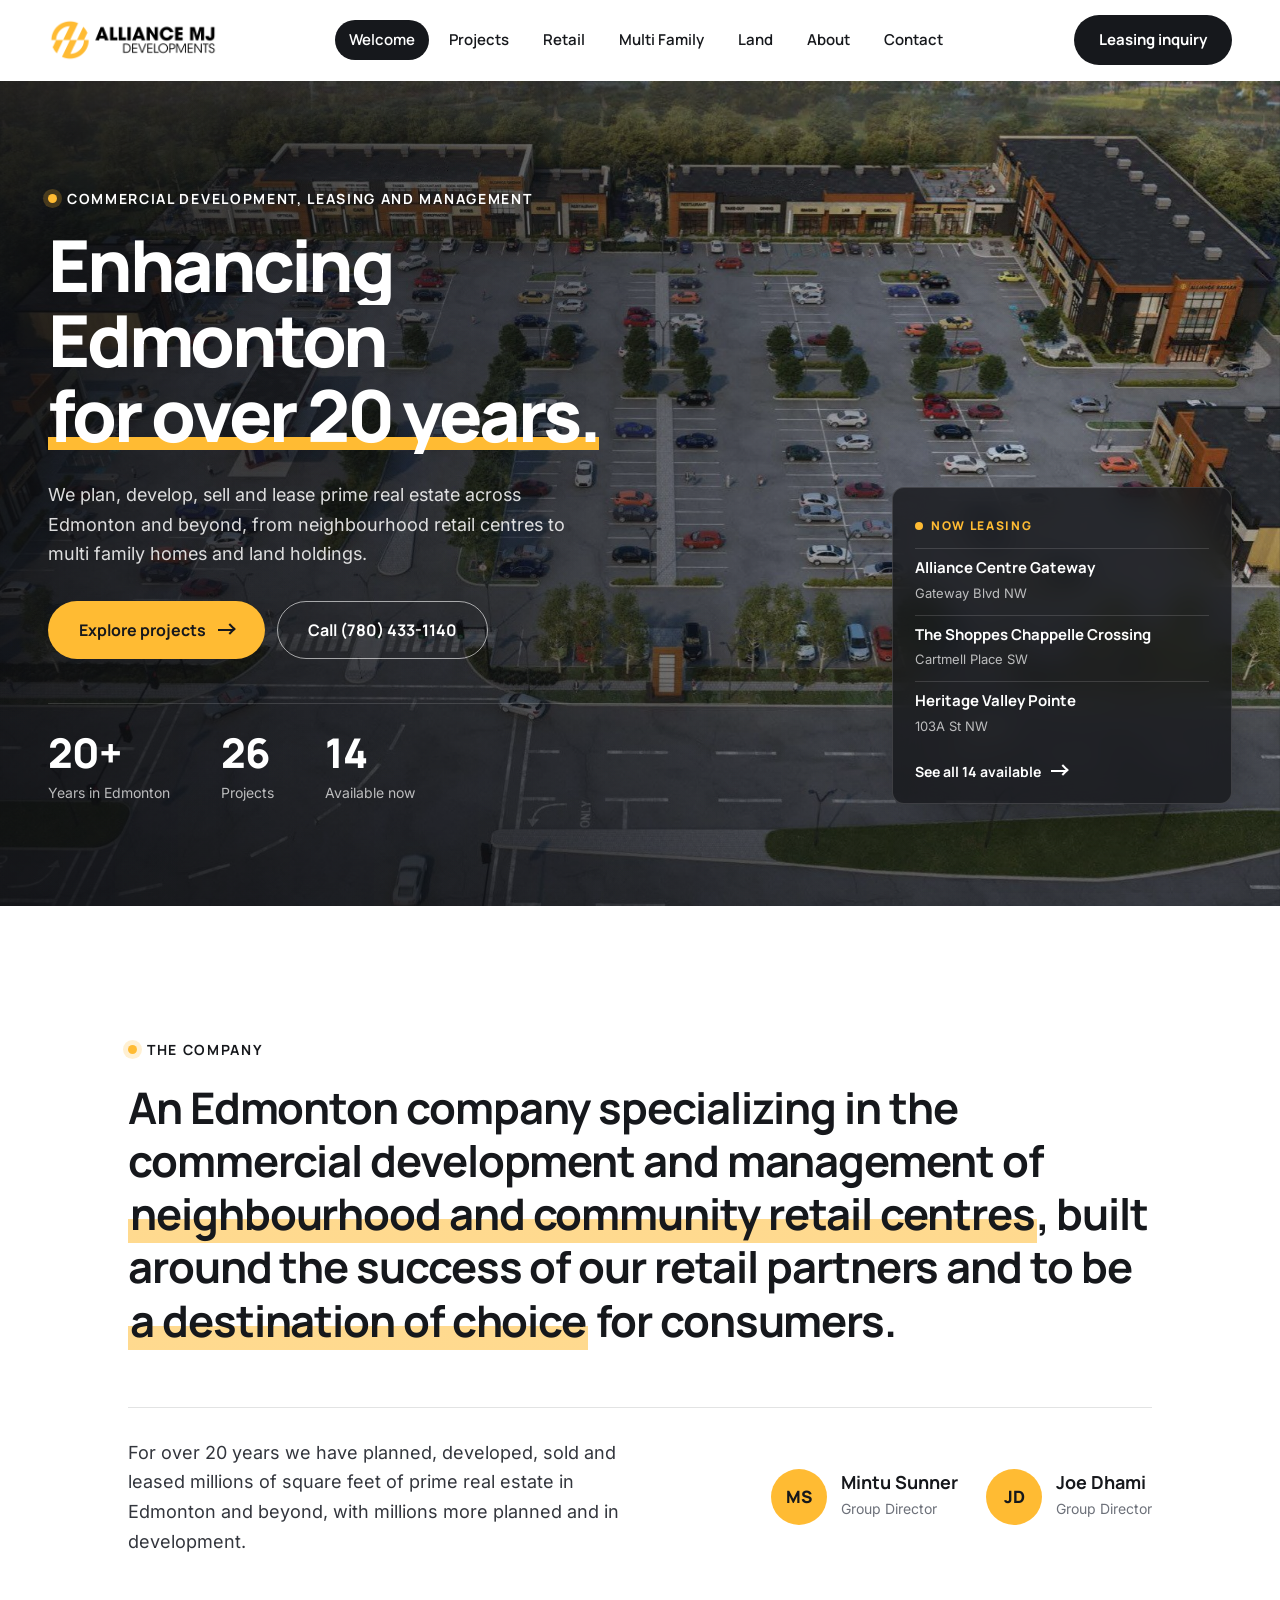
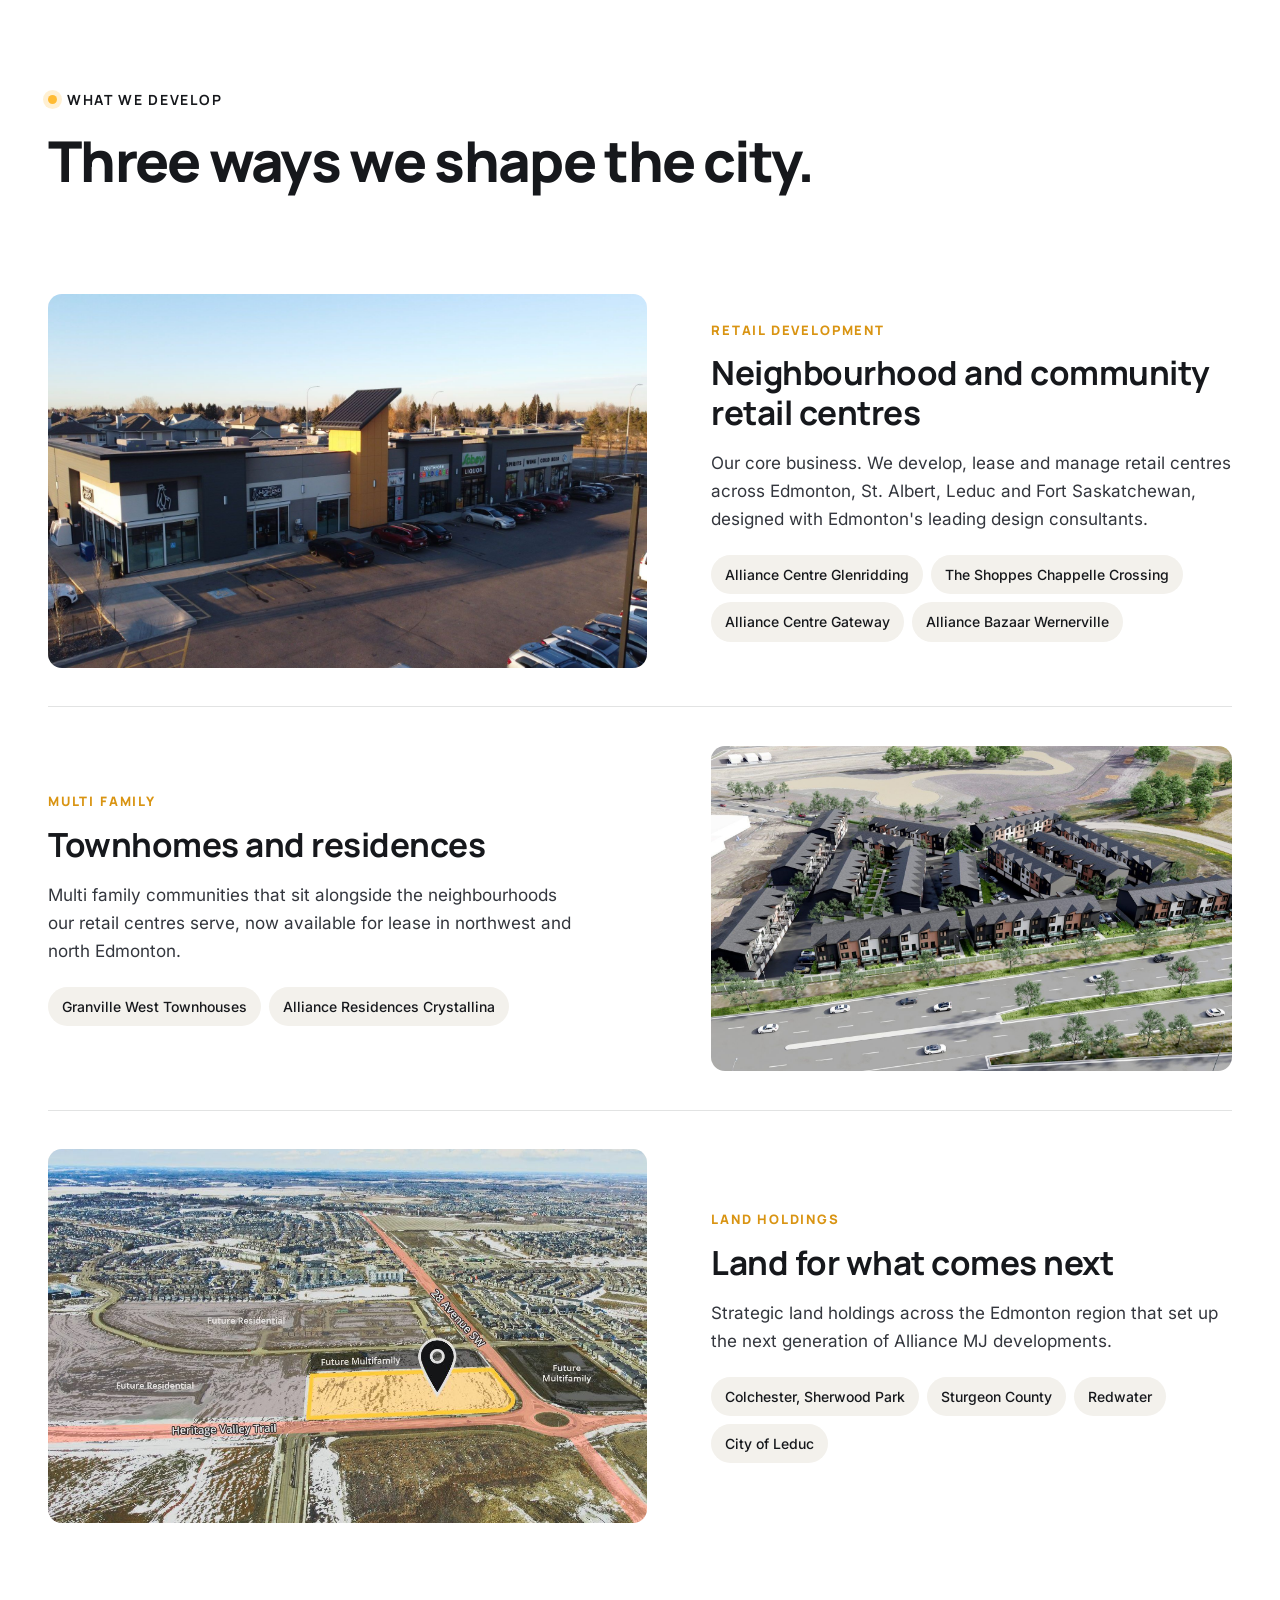
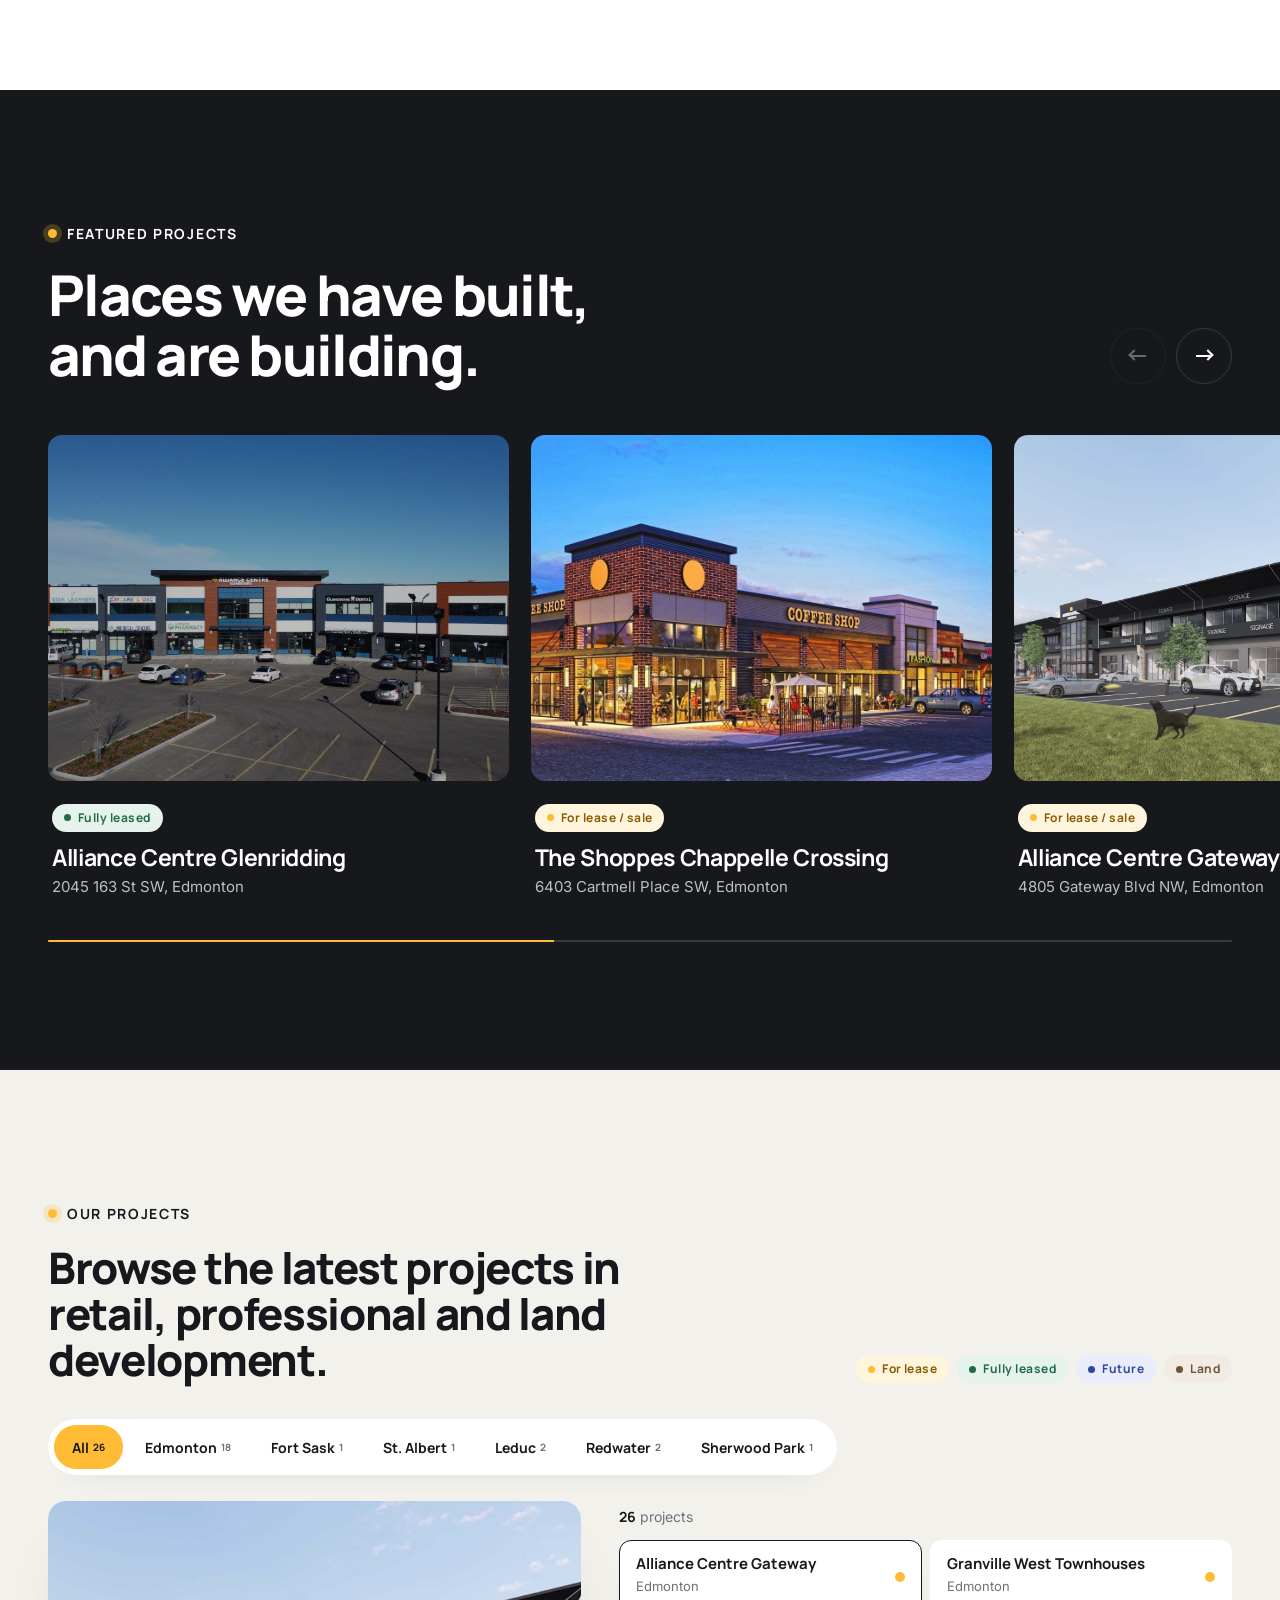
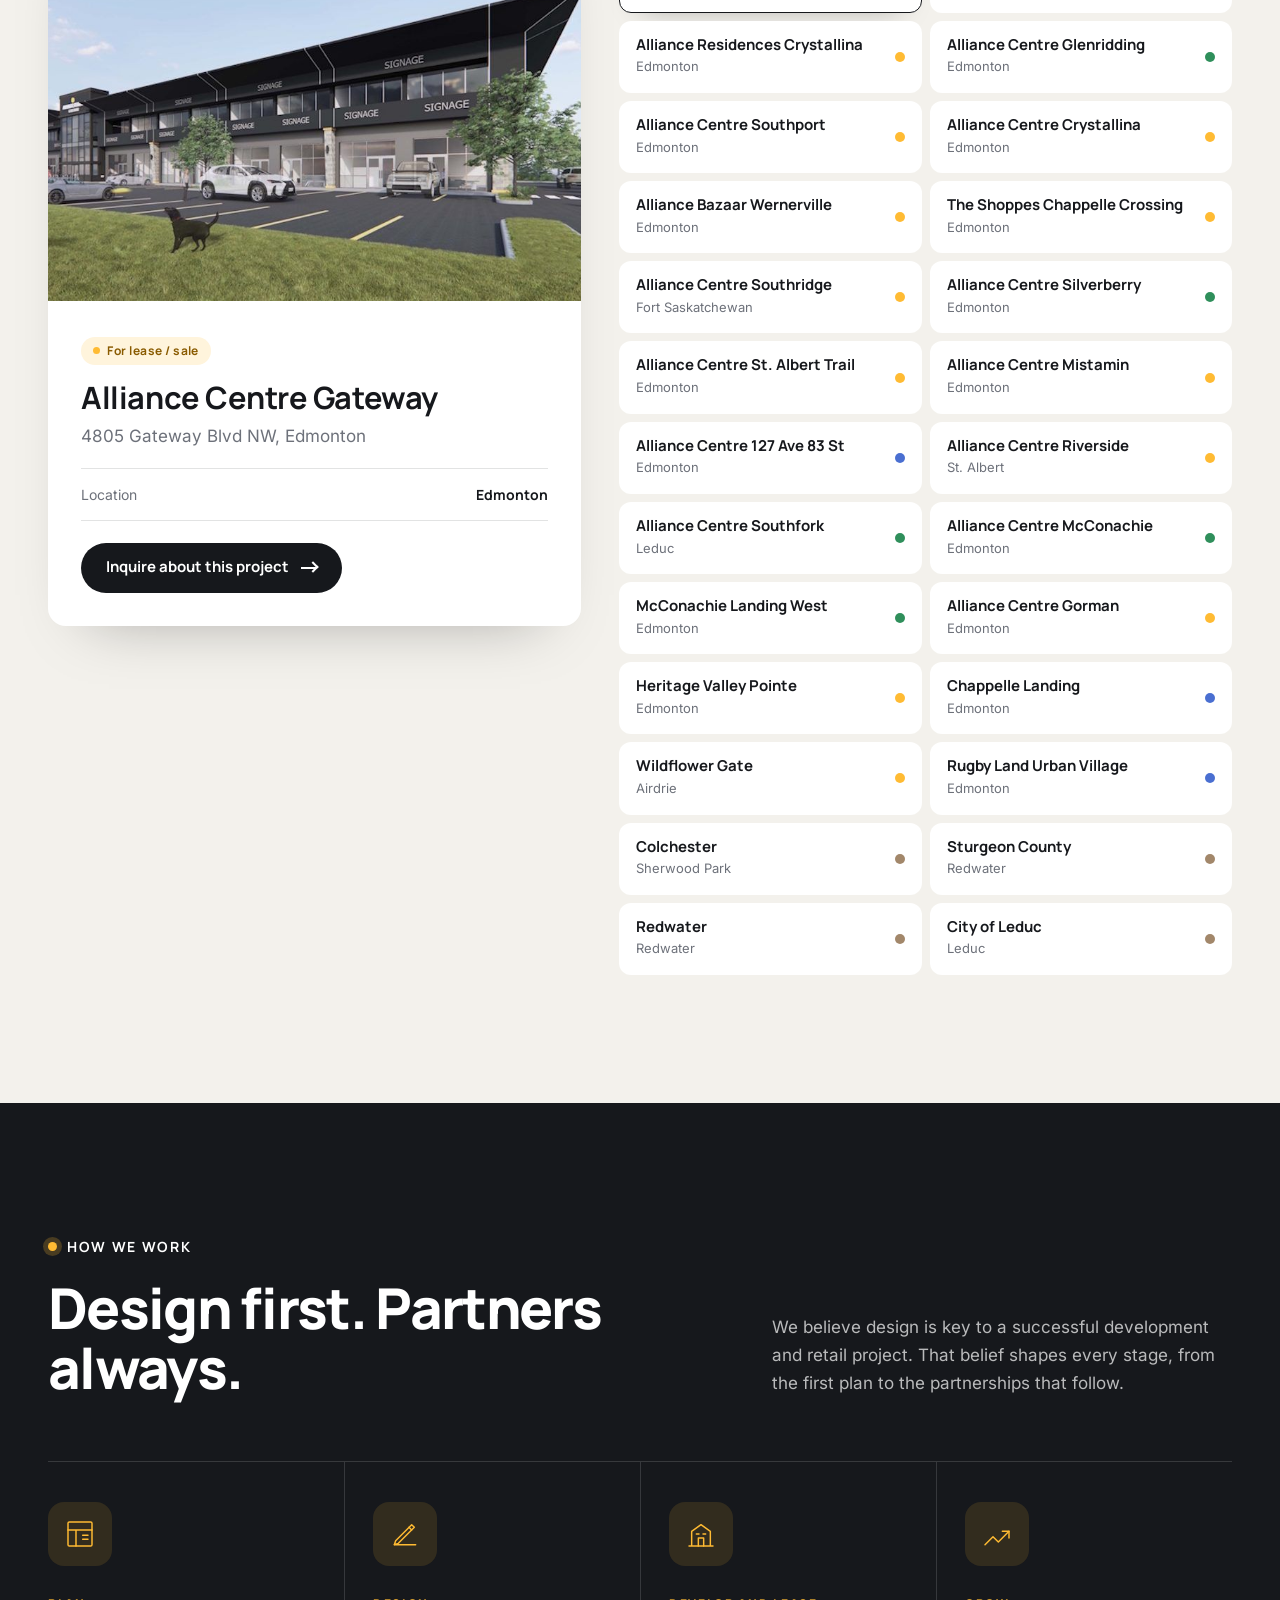
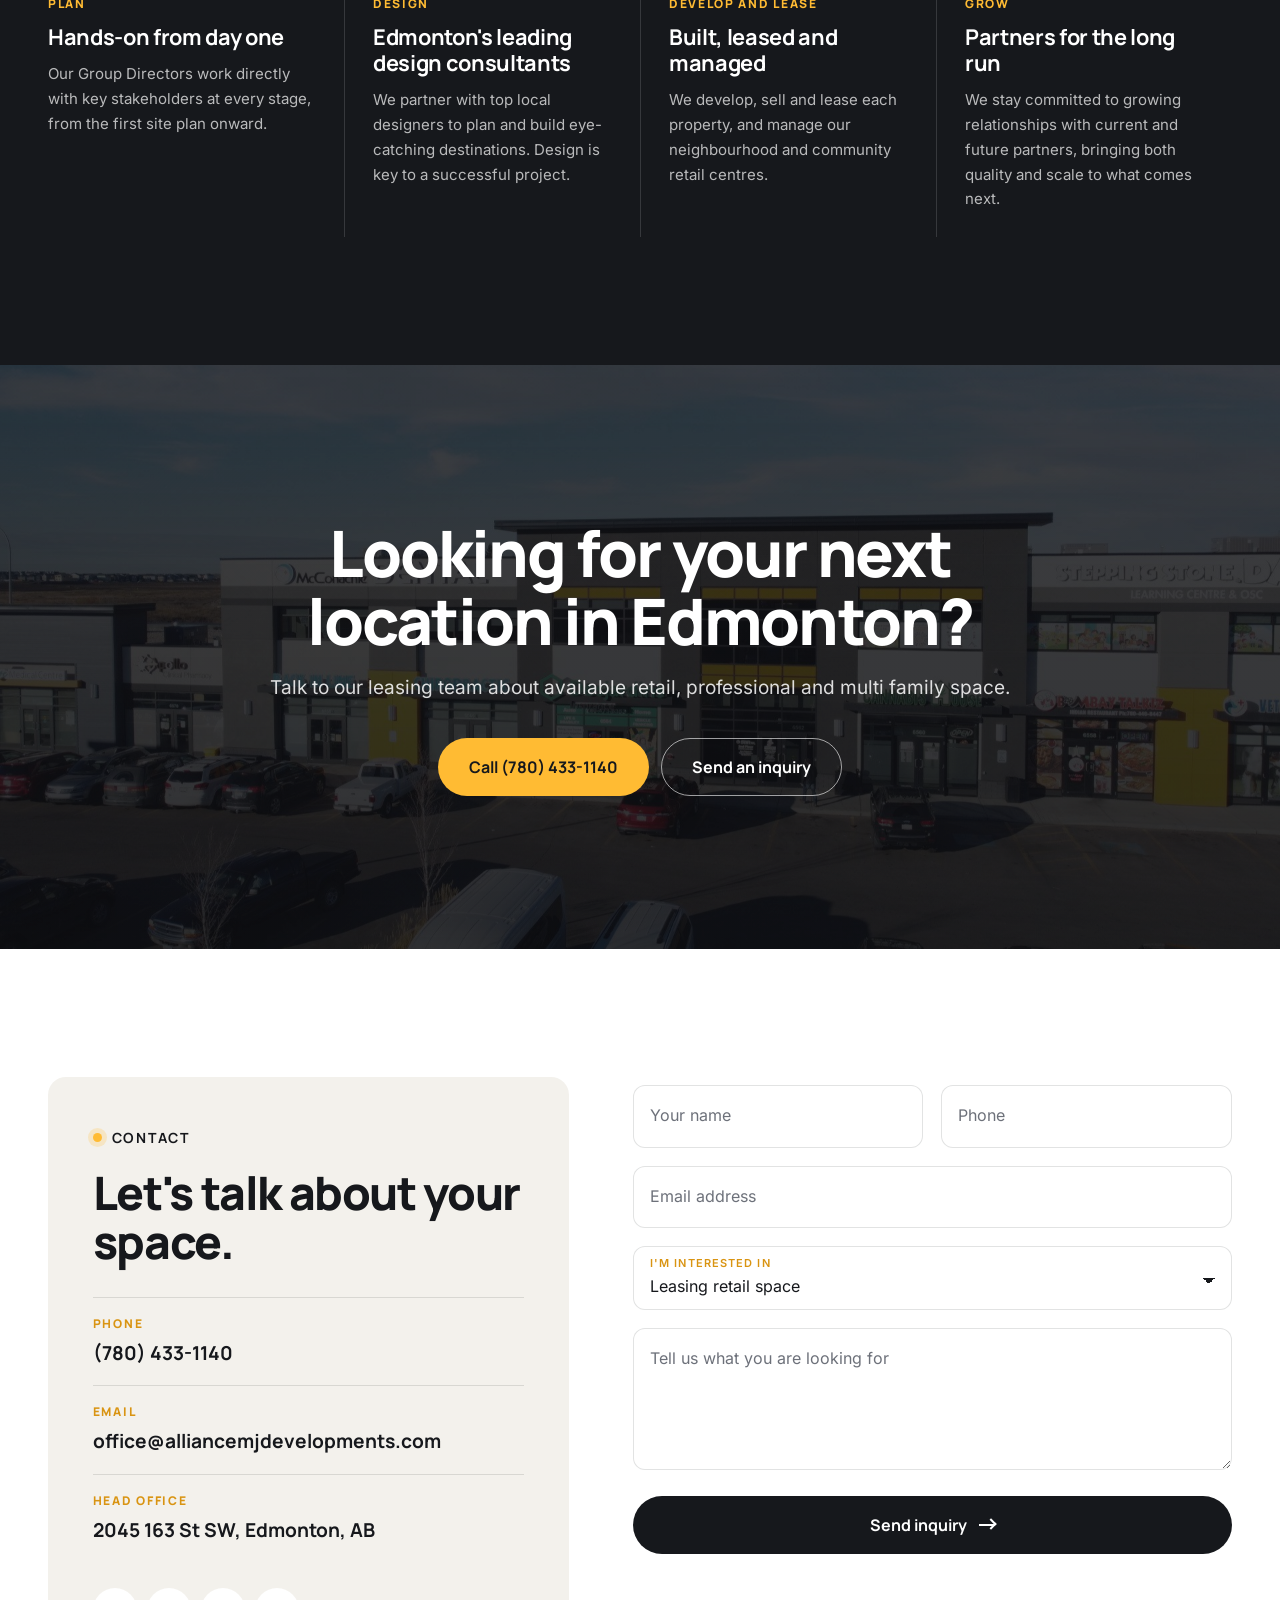
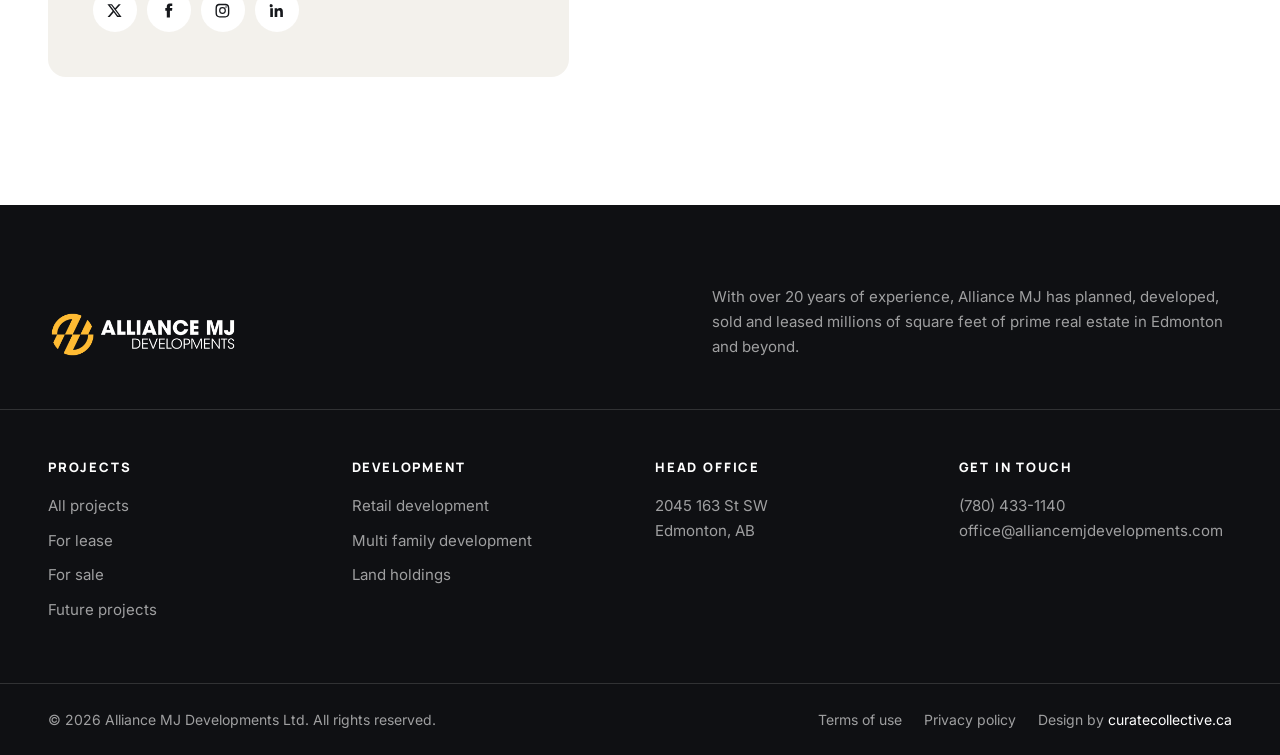
==== commit d8125b27: "V2 hero: full-width background image as in V1, glass Now leasing card Co-Authored-By: Claude Opus 5." ====
--- a/homepage-v2.html
+++ b/homepage-v2.html
@@ -8,7 +8,7 @@
   <meta name="robots" content="noindex">
   <meta property="og:type" content="website">
   <meta property="og:title" content="Alliance MJ Developments | Enhancing Edmonton for Over 20 Years">
-  <meta property="og:image" content="assets/images/projects/the-shoppes-chappelle-crossing/slide-1.jpg">
+  <meta property="og:image" content="assets/images/projects/alliance-bazaar-wernerville/slide-1.jpg">
   <meta name="theme-color" content="#16181c">
   <link rel="icon" type="image/png" sizes="32x32" href="assets/icons/favicon-32.png">
   <link rel="apple-touch-icon" href="assets/icons/apple-touch-icon.png">
@@ -54,9 +54,10 @@
 
     <!-- HERO: split editorial -->
     <section class="hero" aria-labelledby="hero-title">
+      <div class="hero-bg" aria-hidden="true"><img src="assets/images/projects/alliance-bazaar-wernerville/slide-1.jpg" alt="" fetchpriority="high"></div>
       <div class="wrap hero-grid">
         <div class="hero-copy">
-          <p class="kicker anim" style="--d:.05s"><span class="dot"></span>Commercial development, leasing and management</p>
+          <p class="kicker kicker-light anim" style="--d:.05s"><span class="dot"></span>Commercial development, leasing and management</p>
           <h1 id="hero-title" class="hero-title">
             <span class="ln"><span style="--d:.15s">Enhancing</span></span>
             <span class="ln"><span style="--d:.28s">Edmonton</span></span>
@@ -65,7 +66,7 @@
           <p class="hero-lede anim" style="--d:.7s">We plan, develop, sell and lease prime real estate across Edmonton and beyond, from neighbourhood retail centres to multi family homes and land holdings.</p>
           <div class="hero-ctas anim" style="--d:.85s">
             <a class="btn btn-sun btn-lg" href="#projects">Explore projects <span class="arr" aria-hidden="true"></span></a>
-            <a class="btn btn-line btn-lg" href="tel:+17804331140">Call (780) 433-1140</a>
+            <a class="btn btn-ghost btn-lg" href="tel:+17804331140">Call (780) 433-1140</a>
           </div>
           <dl class="hero-stats anim" style="--d:1s">
             <div><dt><span data-count="20">20</span>+</dt><dd>Years in Edmonton</dd></div>
@@ -74,8 +75,6 @@
           </dl>
         </div>
         <div class="hero-visual">
-          <figure class="hv-a wipe"><img src="assets/images/projects/the-shoppes-chappelle-crossing/slide-1.jpg" alt="Rendering of The Shoppes Chappelle Crossing retail centre in southwest Edmonton" fetchpriority="high"></figure>
-          <figure class="hv-b wipe" style="--d:.35s"><img src="assets/images/projects/alliance-centre-glenridding/slide-1.jpg" alt="Alliance Centre Glenridding in Edmonton"></figure>
           <a class="hv-card anim" style="--d:1.1s" href="#projects">
             <span class="hv-card-k">Now leasing</span>
             <ul>
--- a/assets/css/v2.css
+++ b/assets/css/v2.css
@@ -308,7 +308,6 @@
   .nav, .hdr-cta { display: none; }
   .burger { display: block; }
   .hero-grid { grid-template-columns: 1fr; }
-  .hero-visual { height: clamp(380px, 70vw, 560px); }
   .statement-foot { grid-template-columns: 1fr; }
   .leaders { justify-content: flex-start; }
   .dev, .dev-flip { grid-template-columns: 1fr; gap: 24px; }
@@ -336,7 +335,6 @@
   .hero-ctas .btn { width: 100%; }
   .hero-stats { justify-content: space-between; }
   .hero-stats dd { font-size: 13px; }
-  .hero-visual { height: 420px; }
   .hv-a { width: 100%; height: 62%; }
   .hv-b { width: 56%; height: 40%; bottom: 0; }
   .hv-card { right: 0; width: 58%; padding: 16px 16px 14px; }
@@ -366,3 +364,30 @@
   .wipe { clip-path: none; }
   .hero-visual img { transform: none; }
 }
+
+/* ---------- Hero: full-width background image (as V1) ---------- */
+.hero { position: relative; isolation: isolate; background: var(--ink); color: rgba(255,255,255,.85); min-height: calc(100vh - 80px); min-height: calc(100svh - 80px); display: flex; align-items: center; padding: clamp(60px, 8vw, 110px) 0; }
+.hero-bg { position: absolute; inset: 0; z-index: -1; overflow: hidden; }
+.hero-bg img { width: 100%; height: 100%; object-fit: cover; transform: scale(1.1); animation: unzoom 2.2s var(--ease) forwards; }
+.hero-bg::after { content: ""; position: absolute; inset: 0; background: linear-gradient(90deg, rgba(14,15,18,.85) 0%, rgba(14,15,18,.55) 42%, rgba(14,15,18,.08) 78%), linear-gradient(180deg, rgba(14,15,18,.1) 60%, rgba(14,15,18,.5)); }
+.hero-grid { grid-template-columns: 1.25fr .75fr; align-items: end; width: 100%; }
+.hero-title { color: var(--white); }
+.hero-title em { color: var(--white); background-image: linear-gradient(transparent 72%, var(--sun) 72%, var(--sun) 86%, transparent 86%); }
+.hero-lede { color: rgba(255,255,255,.85); }
+.hero-stats { border-top-color: var(--line-l); }
+.hero-stats dt { color: var(--white); }
+.hero-stats dd { color: rgba(255,255,255,.7); }
+.hero-visual { height: auto; display: flex; justify-content: flex-end; }
+.hv-card { position: relative; right: auto; bottom: auto; width: min(340px, 100%); background: rgba(22,24,28,.78); backdrop-filter: blur(14px); -webkit-backdrop-filter: blur(14px); border: 1px solid var(--line-l); }
+@media (max-width: 1024px) {
+  .hero { min-height: 0; }
+  .hero-grid { grid-template-columns: 1fr; }
+  .hero-visual { justify-content: flex-start; }
+}
+@media (max-width: 720px) {
+  .hero { padding: 44px 0 50px; }
+  .hero-bg::after { background: linear-gradient(180deg, rgba(14,15,18,.7), rgba(14,15,18,.85)); }
+  .hv-card { width: 100%; }
+  .hv-card li:nth-child(3) { display: block; }
+}
+@media (prefers-reduced-motion: reduce) { .hero-bg img { transform: none; } }
